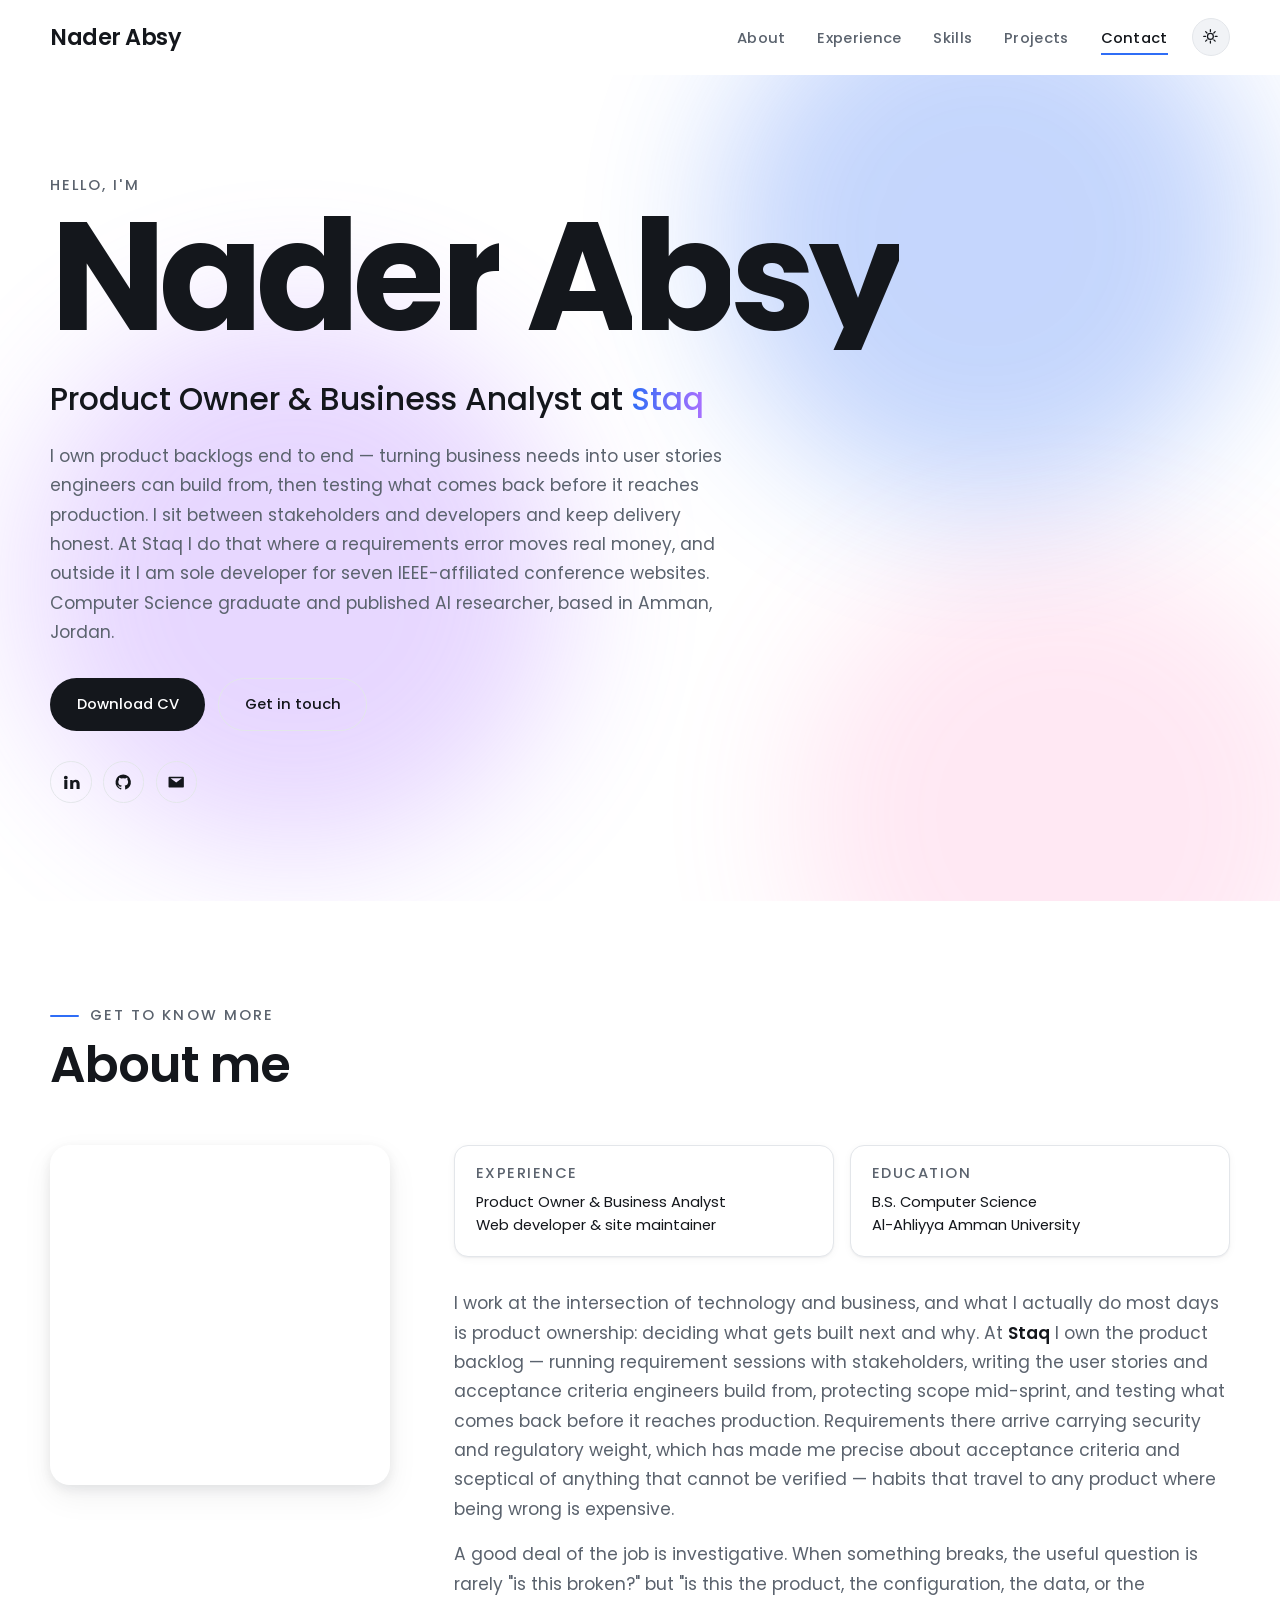
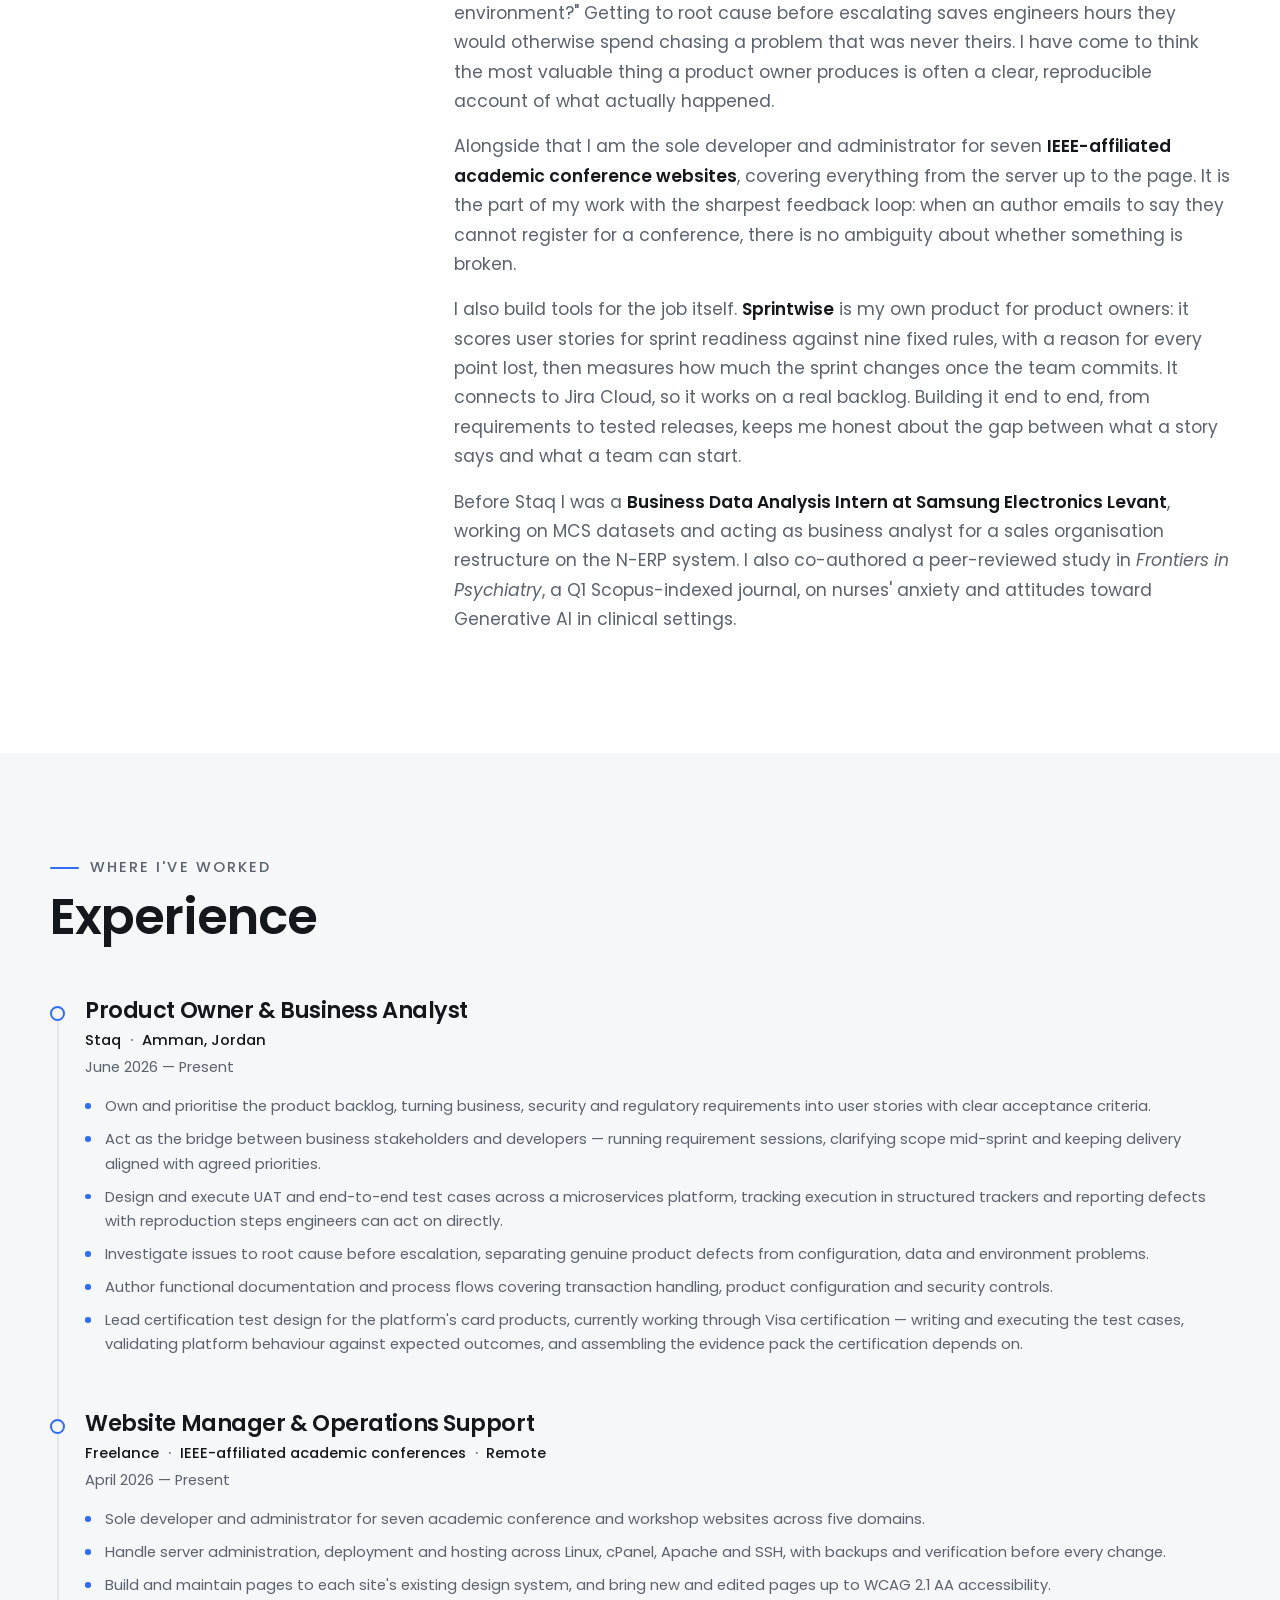
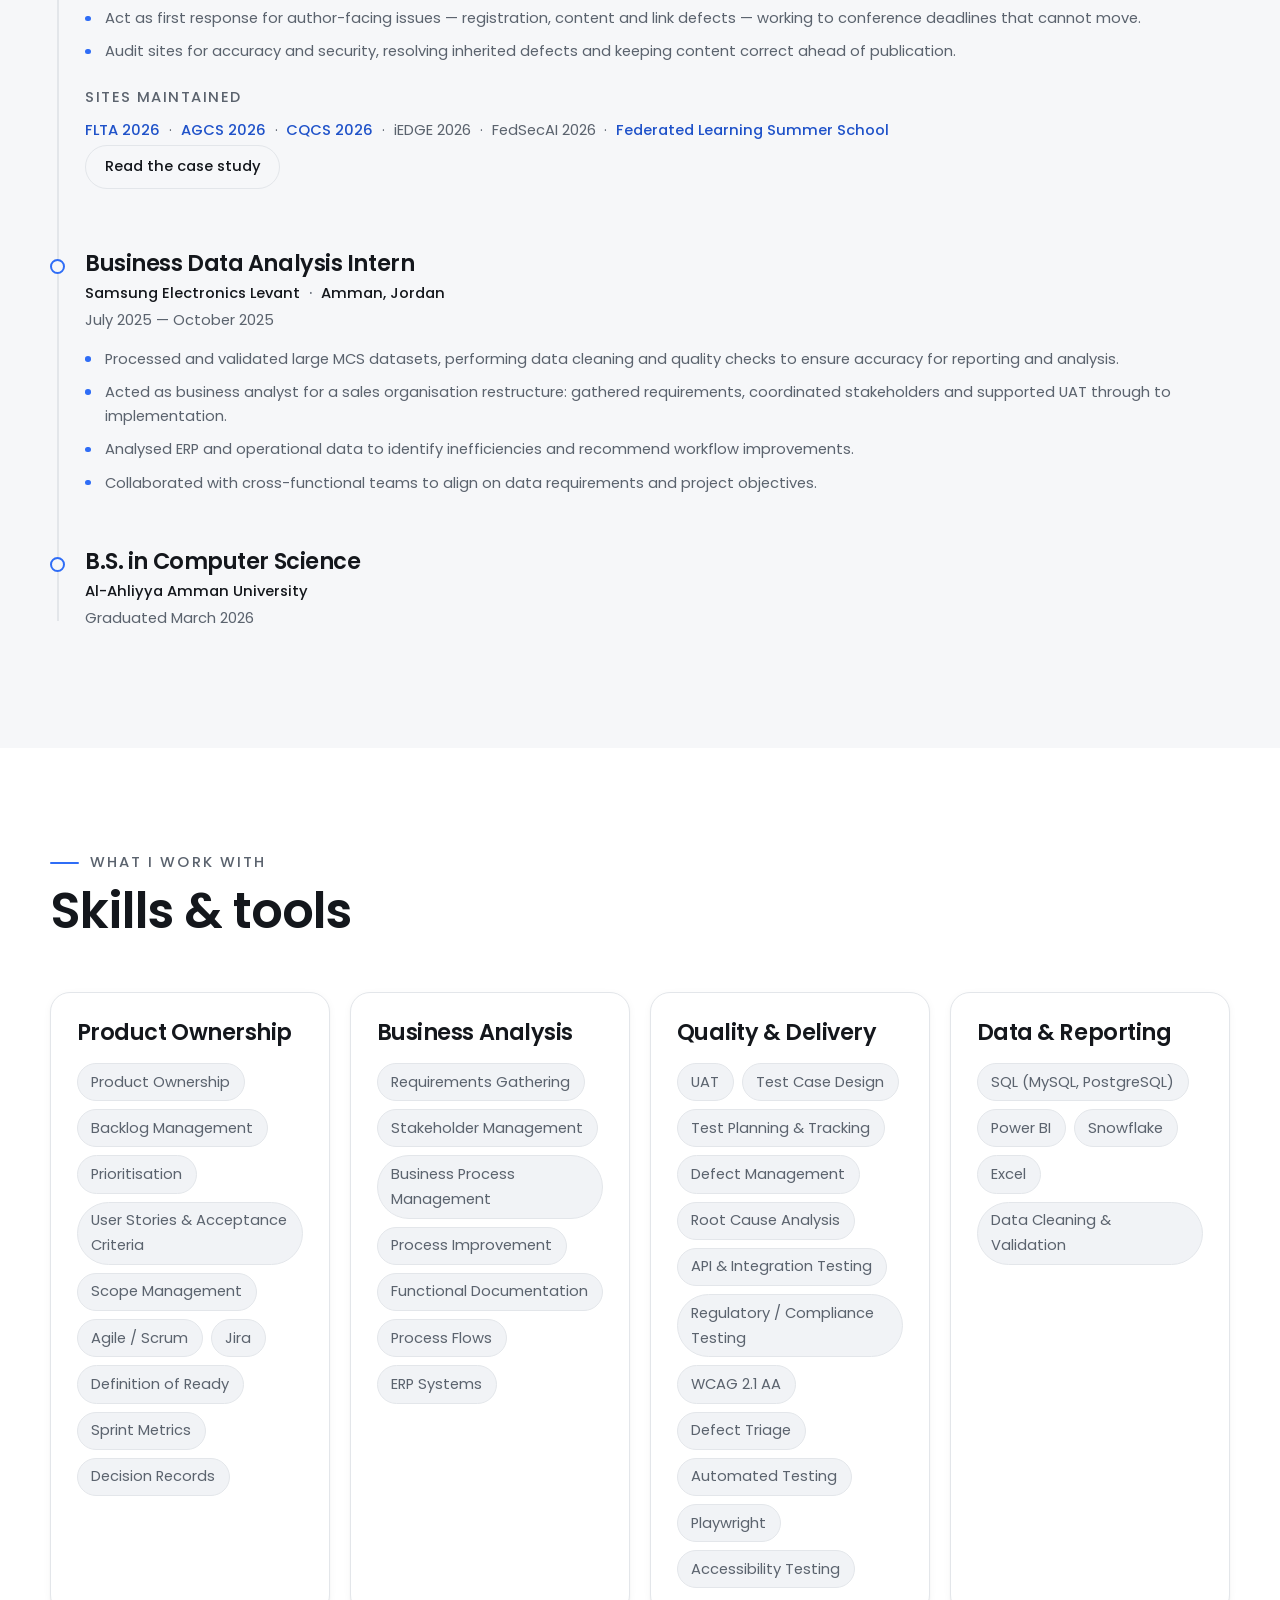
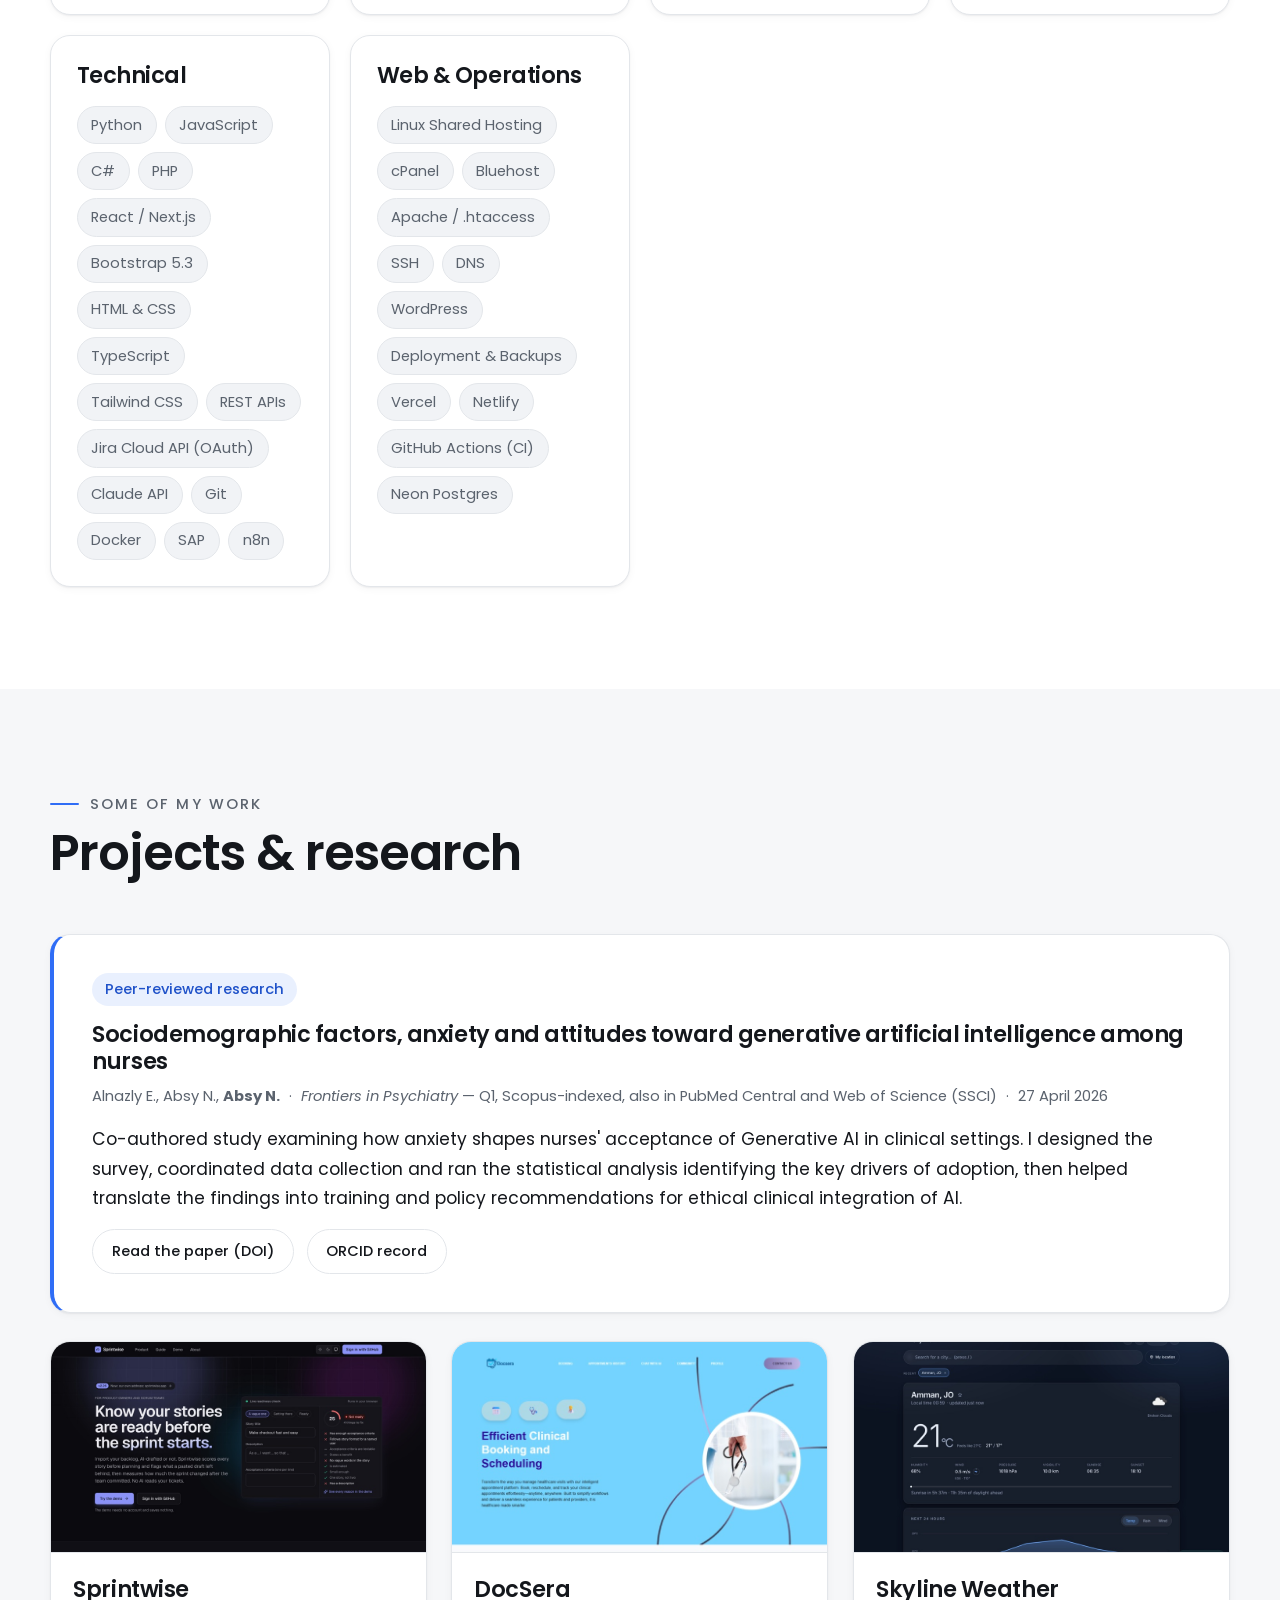
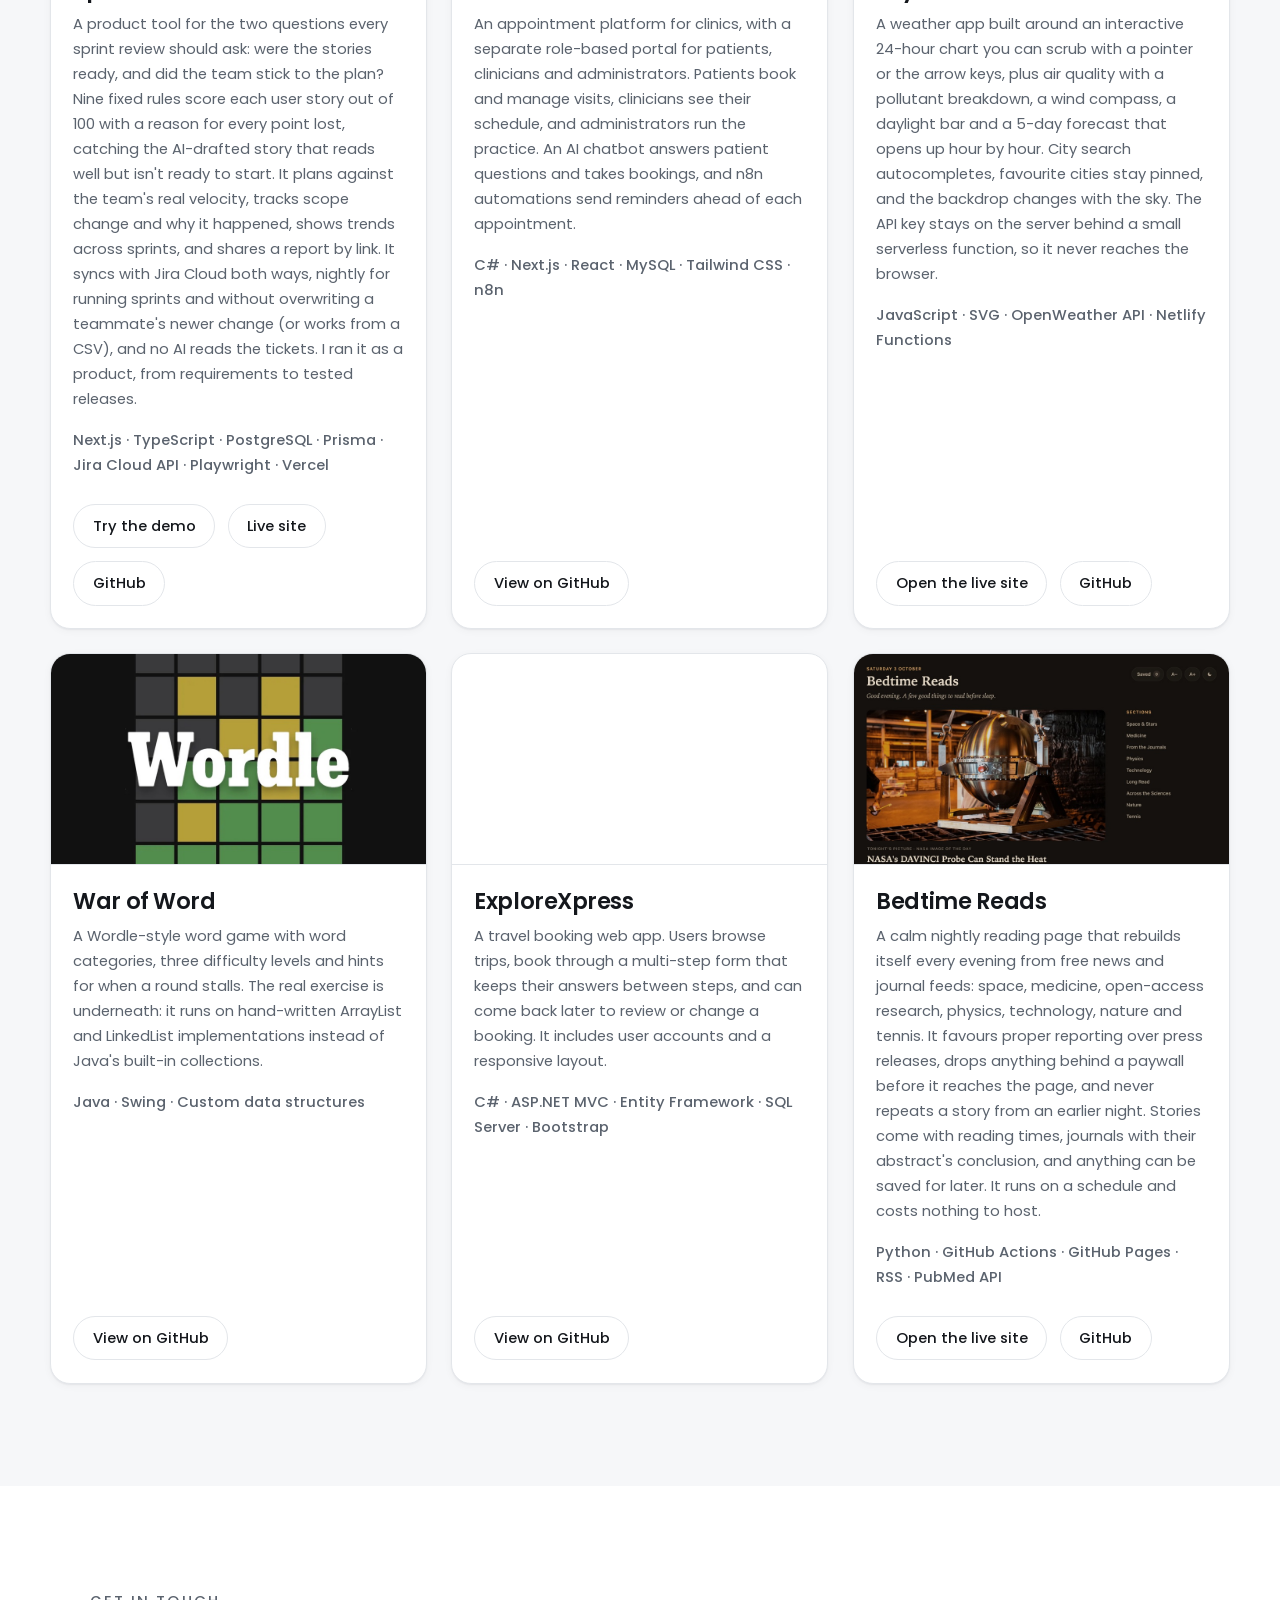
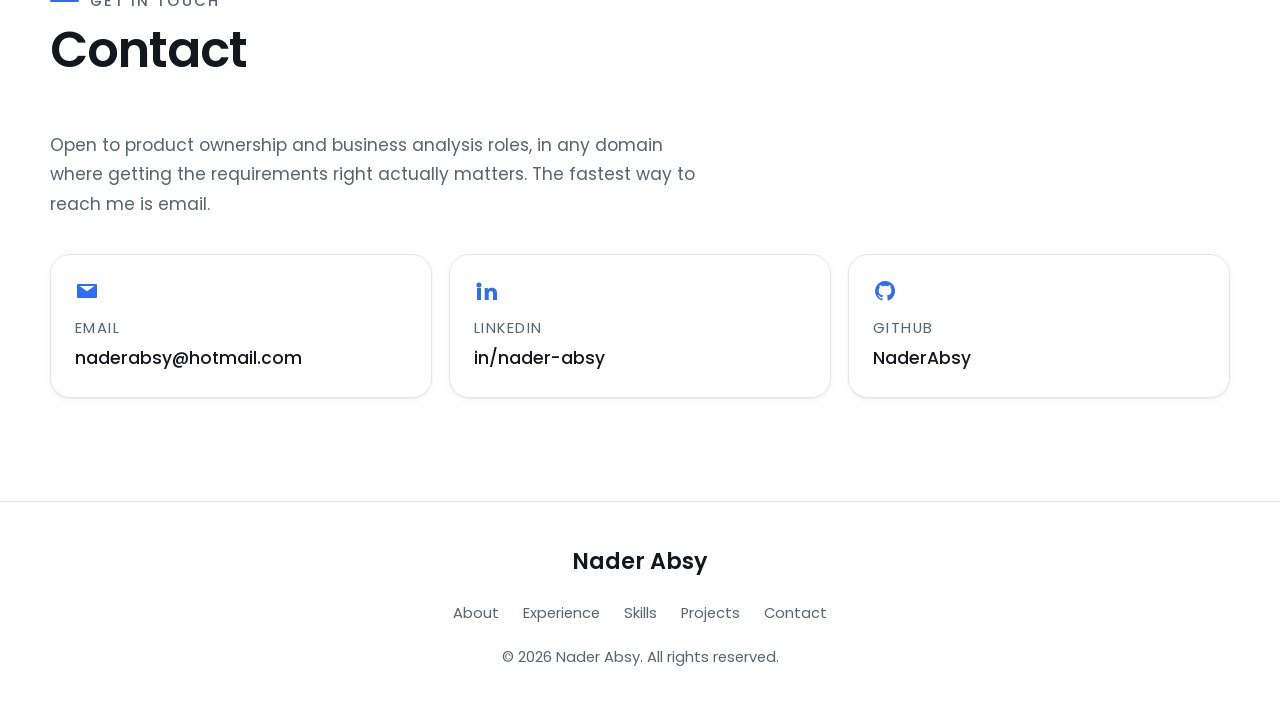
==== index.html @ 96eb49e1 "Freelance title: Website Manager & Operations Support Co-Authored-By: Claude Sonnet 5.5 <noreply@ant" ====
<!DOCTYPE html>
<html lang="en">
<head>
<meta charset="UTF-8">
<meta name="viewport" content="width=device-width, initial-scale=1">
<title>Nader Absy — Product Owner &amp; Business Analyst | Amman, Jordan</title>
<link rel="canonical" href="https://naderabsy.com/">

<meta name="description" content="Nader Absy is a Product Owner and Business Analyst in Amman, Jordan. He owns product backlogs end to end, and is sole developer and administrator for seven IEEE-affiliated academic conference websites. Computer Science graduate of Al-Ahliyya Amman University and published AI researcher.">
<meta name="author" content="Nader Absy">
<meta name="robots" content="index, follow, max-image-preview:large, max-snippet:-1">
<meta name="theme-color" content="#0f1115">

<meta property="og:type" content="profile">
<meta property="og:site_name" content="Nader Absy">
<meta property="og:locale" content="en_US">
<meta property="og:title" content="Nader Absy — Product Owner &amp; Business Analyst">
<meta property="og:description" content="Product Owner and Business Analyst in Amman, Jordan. Backlog ownership, requirements, UAT and delivery — turning business needs into shipped software. Published AI researcher.">
<meta property="og:image" content="https://naderabsy.com/assets/share-card.jpg">
<meta property="og:image:width" content="1200">
<meta property="og:image:height" content="630">
<meta property="og:image:alt" content="Nader Absy — Product Owner and Business Analyst">
<meta property="og:url" content="https://naderabsy.com/">
<meta property="profile:first_name" content="Nader">
<meta property="profile:last_name" content="Absy">

<meta name="twitter:card" content="summary_large_image">
<meta name="twitter:title" content="Nader Absy — Product Owner &amp; Business Analyst">
<meta name="twitter:description" content="Product Owner and Business Analyst in Amman, Jordan. Backlog ownership, requirements, UAT and delivery — turning business needs into shipped software. Published AI researcher.">
<meta name="twitter:image" content="https://naderabsy.com/assets/share-card.jpg">

<meta name="google-site-verification" content="v90b23Wm88yy4igXxg3gFSMAma3m1BCKbWNa9buZ_sE">

<link rel="icon" href="/favicon.ico" sizes="48x48">
<link rel="icon" href="/favicon.svg" type="image/svg+xml">
<link rel="apple-touch-icon" href="/assets/apple-touch-icon.png">

<link rel="preconnect" href="https://fonts.googleapis.com">
<link rel="preconnect" href="https://fonts.gstatic.com" crossorigin>
<link rel="stylesheet" href="https://fonts.googleapis.com/css2?family=Poppins:wght@300;400;500;600;700&display=swap">
<link rel="stylesheet" href="style.css">
<link rel="stylesheet" href="motion.css">

<script>
  (function () {
    try {
      var s = localStorage.getItem('theme');
      var d = window.matchMedia('(prefers-color-scheme: dark)').matches;
      document.documentElement.setAttribute('data-theme', s || (d ? 'dark' : 'light'));
      if (!window.matchMedia('(prefers-reduced-motion: reduce)').matches) {
        document.documentElement.setAttribute('data-motion', '');
      }
    } catch (e) {
      document.documentElement.setAttribute('data-theme', 'light');
    }
  })();
</script>

<script type="application/ld+json">
{
  "@context": "https://schema.org",
  "@graph": [
    {
      "@type": "Person",
      "@id": "https://naderabsy.com/#nader",
      "name": "Nader Absy",
      "givenName": "Nader",
      "familyName": "Absy",
      "identifier": {
        "@type": "PropertyValue",
        "propertyID": "ORCID",
        "value": "https://orcid.org/0009-0002-2648-8991"
      },
      "url": "https://naderabsy.com/",
      "image": "https://naderabsy.com/assets/icon-512.png",
      "email": "mailto:naderabsy@hotmail.com",
      "jobTitle": "Product Owner & Business Analyst",
      "nationality": "Palestinian",
      "address": {
        "@type": "PostalAddress",
        "addressLocality": "Amman",
        "addressCountry": "JO"
      },
      "worksFor": {
        "@type": "Organization",
        "name": "Staq",
        "url": "https://staq.io"
      },
      "alumniOf": {
        "@type": "CollegeOrUniversity",
        "name": "Al-Ahliyya Amman University",
        "url": "https://www.ammanu.edu.jo/"
      },
      "knowsAbout": [
        "Product Ownership",
        "Product Backlog Management",
        "Business Analysis",
        "Requirements Gathering",
        "User Stories and Acceptance Criteria",
        "Stakeholder Management",
        "Agile and Scrum",
        "User Acceptance Testing",
        "Business Process Management",
        "SQL and Data Analysis",
        "ERP Systems",
        "Payments and Card Products",
        "Web Development",
        "Web Accessibility (WCAG 2.1 AA)",
        "Server Administration",
        "IEEE Conference Publishing",
        "Artificial Intelligence Research"
      ],
      "sameAs": [
        "https://www.linkedin.com/in/nader-absy-592888279/",
        "https://github.com/NaderAbsy",
        "https://orcid.org/0009-0002-2648-8991",
        "https://doi.org/10.3389/fpsyt.2026.1779382"
      ]
    },
    {
      "@type": "ScholarlyArticle",
      "@id": "https://doi.org/10.3389/fpsyt.2026.1779382",
      "headline": "Sociodemographic factors, anxiety and attitudes toward generative artificial intelligence among nurses",
      "name": "Sociodemographic factors, anxiety and attitudes toward generative artificial intelligence among nurses",
      "author": [
        { "@type": "Person", "name": "Eman Alnazly" },
        { "@type": "Person", "name": "Nadine Absy" },
        { "@id": "https://naderabsy.com/#nader" }
      ],
      "datePublished": "2026-04-27",
      "isPartOf": { "@type": "Periodical", "name": "Frontiers in Psychiatry" },
      "identifier": "10.3389/fpsyt.2026.1779382",
      "url": "https://doi.org/10.3389/fpsyt.2026.1779382"
    },
    {
      "@type": "ProfilePage",
      "@id": "https://naderabsy.com/#page",
      "url": "https://naderabsy.com/",
      "name": "Nader Absy — Product Owner & Business Analyst",
      "mainEntity": { "@id": "https://naderabsy.com/#nader" },
      "inLanguage": "en"
    }
  ]
}
</script>

<script type="text/javascript">
(function(c,l,a,r,i,t,y){
    c[a]=c[a]||function(){(c[a].q=c[a].q||[]).push(arguments)};
    t=l.createElement(r);t.async=1;t.src="https://www.clarity.ms/tag/"+i;
    y=l.getElementsByTagName(r)[0];y.parentNode.insertBefore(t,y);
})(window, document, "clarity", "script", "scfa4l5lnq");
</script>
</head>

<body>
<a class="skip-link" href="#main">Skip to content</a>

<header class="site-header" id="site-header">
  <div class="wrap header-inner">
    <a class="logo" href="#top">Nader&nbsp;Absy</a>

    <nav class="primary-nav" aria-label="Primary">
      <ul>
        <li><a href="#about">About</a></li>
        <li><a href="#experience">Experience</a></li>
        <li><a href="#skills">Skills</a></li>
        <li><a href="#projects">Projects</a></li>
        <li><a href="#contact">Contact</a></li>
      </ul>
    </nav>

    <div class="header-actions">
      <button id="theme-toggle" class="icon-btn" type="button" aria-label="Switch to dark theme" aria-pressed="false">
        <svg class="ico-sun" viewBox="0 0 24 24" aria-hidden="true" focusable="false"><circle cx="12" cy="12" r="4.2"/><path d="M12 2.5v2.6M12 18.9v2.6M2.5 12h2.6M18.9 12h2.6M5.2 5.2l1.9 1.9M16.9 16.9l1.9 1.9M18.8 5.2l-1.9 1.9M7.1 16.9l-1.9 1.9"/></svg>
        <svg class="ico-moon" viewBox="0 0 24 24" aria-hidden="true" focusable="false"><path d="M20.5 14.2A8.5 8.5 0 1 1 9.8 3.5a7 7 0 0 0 10.7 10.7Z"/></svg>
      </button>

      <button id="nav-toggle" class="nav-toggle" type="button" aria-label="Open menu" aria-expanded="false" aria-controls="mobile-nav">
        <span></span><span></span><span></span>
      </button>
    </div>
  </div>

  <nav id="mobile-nav" class="mobile-nav" aria-label="Mobile" hidden>
    <ul>
      <li><a href="#about">About</a></li>
      <li><a href="#experience">Experience</a></li>
      <li><a href="#skills">Skills</a></li>
      <li><a href="#projects">Projects</a></li>
      <li><a href="#contact">Contact</a></li>
    </ul>
  </nav>
  <div class="scroll-progress" aria-hidden="true"></div>
</header>

<main id="main">

  <section id="top" class="hero">
    <div class="hero-aurora" aria-hidden="true"><span></span><span></span><span></span></div>
    <canvas class="hero-canvas" aria-hidden="true"></canvas>
    <div class="wrap hero-inner">
      <div class="hero-text reveal">
        <p class="eyebrow">Hello, I'm</p>
        <h1>Nader Absy</h1>
        <p class="hero-role">Product Owner &amp; Business Analyst at <span class="accent">Staq</span></p>
        <p class="hero-blurb">
          I own product backlogs end to end — turning business needs into user stories engineers can build
          from, then testing what comes back before it reaches production. I sit between stakeholders and
          developers and keep delivery honest. At Staq I do that where a requirements error moves real
          money, and outside it I am sole developer for seven IEEE-affiliated conference websites.
          Computer Science graduate and published AI researcher, based in Amman, Jordan.
        </p>
        <div class="btn-row">
          <a class="btn btn-primary" href="./assets/resume.pdf" download>Download CV</a>
          <a class="btn btn-ghost" href="#contact">Get in touch</a>
        </div>
        <ul class="socials" aria-label="Social profiles">
          <li>
            <a href="https://www.linkedin.com/in/nader-absy-592888279/" rel="me noopener" target="_blank" aria-label="Nader Absy on LinkedIn">
              <svg viewBox="0 0 24 24" aria-hidden="true" focusable="false"><path d="M4.98 3.5a2.5 2.5 0 1 1 0 5 2.5 2.5 0 0 1 0-5ZM3 9h4v12H3V9Zm7 0h3.8v1.7h.05c.53-.95 1.83-1.95 3.77-1.95C21.6 8.75 23 11 23 14.4V21h-4v-5.9c0-1.4-.03-3.2-2-3.2-2 0-2.3 1.5-2.3 3.1V21h-4V9Z"/></svg>
            </a>
          </li>
          <li>
            <a href="https://github.com/NaderAbsy" rel="me noopener" target="_blank" aria-label="Nader Absy on GitHub">
              <svg viewBox="0 0 24 24" aria-hidden="true" focusable="false"><path d="M12 2a10 10 0 0 0-3.16 19.49c.5.09.68-.22.68-.48v-1.7c-2.78.6-3.37-1.34-3.37-1.34-.45-1.16-1.11-1.47-1.11-1.47-.91-.62.07-.6.07-.6 1 .07 1.53 1.03 1.53 1.03.9 1.53 2.36 1.09 2.94.83.09-.65.35-1.09.63-1.34-2.22-.25-4.55-1.11-4.55-4.94 0-1.09.39-1.98 1.03-2.68-.1-.25-.45-1.27.1-2.65 0 0 .84-.27 2.75 1.02a9.5 9.5 0 0 1 5 0c1.91-1.29 2.75-1.02 2.75-1.02.55 1.38.2 2.4.1 2.65.64.7 1.03 1.59 1.03 2.68 0 3.84-2.34 4.69-4.57 4.94.36.31.68.92.68 1.85v2.74c0 .27.18.58.69.48A10 10 0 0 0 12 2Z"/></svg>
            </a>
          </li>
          <li>
            <a href="mailto:naderabsy@hotmail.com" aria-label="Email Nader Absy">
              <svg viewBox="0 0 24 24" aria-hidden="true" focusable="false"><path d="M3 5h18a1 1 0 0 1 1 1v12a1 1 0 0 1-1 1H3a1 1 0 0 1-1-1V6a1 1 0 0 1 1-1Zm1.6 2L12 12.3 19.4 7H4.6Z"/></svg>
            </a>
          </li>
        </ul>
      </div>
    </div>
  </section>

  <section id="about" class="section">
    <div class="wrap">
      <p class="eyebrow reveal">Get to know more</p>
      <h2 class="section-title reveal">About me</h2>

      <div class="about-grid">
        <div class="about-photo reveal">
          <img src="./assets/about.jpg" width="900" height="900" loading="lazy" decoding="async"
               alt="Nader Absy">
        </div>

        <div class="about-body reveal">
          <div class="fact-cards">
            <div class="fact-card">
              <h3>Experience</h3>
              <p>Product Owner &amp; Business Analyst<br>Web developer &amp; site maintainer</p>
            </div>
            <div class="fact-card">
              <h3>Education</h3>
              <p>B.S. Computer Science<br>Al-Ahliyya Amman University</p>
            </div>
          </div>

          <p>
            I work at the intersection of technology and business, and what I actually do most days is
            product ownership: deciding what gets built next and why. At <strong>Staq</strong> I own the
            product backlog — running requirement sessions with stakeholders, writing the user stories and
            acceptance criteria engineers build from, protecting scope mid-sprint, and testing what comes
            back before it reaches production. Requirements there arrive carrying security and regulatory
            weight, which has made me precise about acceptance criteria and sceptical of anything that
            cannot be verified — habits that travel to any product where being wrong is expensive.
          </p>
          <p>
            A good deal of the job is investigative. When something breaks, the useful question is rarely
            "is this broken?" but "is this the product, the configuration, the data, or the environment?"
            Getting to root cause before escalating saves engineers hours they would otherwise spend
            chasing a problem that was never theirs. I have come to think the most valuable thing a product
            owner produces is often a clear, reproducible account of what actually happened.
          </p>
          <p>
            Alongside that I am the sole developer and administrator for seven
            <strong>IEEE-affiliated academic conference websites</strong>, covering everything from the server
            up to the page. It is the part of my work with the sharpest feedback loop: when an author emails
            to say they cannot register for a conference, there is no ambiguity about whether something is
            broken.
          </p>
          <p>
            I also build tools for the job itself. <strong>Sprintwise</strong> is my own product for product
            owners: it scores user stories for sprint readiness against nine fixed rules, with a reason for
            every point lost, then measures how much the sprint changes once the team commits. It connects to
            Jira Cloud, so it works on a real backlog. Building it end to end, from requirements to tested
            releases, keeps me honest about the gap between what a story says and what a team can start.
          </p>

          <p>
            Before Staq I was a <strong>Business Data Analysis Intern at Samsung Electronics Levant</strong>,
            working on MCS datasets and acting as business analyst for a sales organisation restructure on
            the N-ERP system. I also co-authored a peer-reviewed study in
            <em>Frontiers in Psychiatry</em>, a Q1 Scopus-indexed journal, on nurses' anxiety and attitudes
            toward Generative AI in clinical settings.
          </p>
        </div>
      </div>
    </div>
  </section>

  <section id="experience" class="section section-alt">
    <div class="wrap">
      <p class="eyebrow reveal">Where I've worked</p>
      <h2 class="section-title reveal">Experience</h2>

      <ol class="timeline">
        <li class="timeline-item reveal">
          <div class="timeline-head">
            <h3>Product Owner &amp; Business Analyst</h3>
            <p class="org">Staq <span class="sep">·</span> Amman, Jordan</p>
            <p class="period"><time datetime="2026-06">June 2026</time> — Present</p>
          </div>
          <ul class="bullets">
            <li>Own and prioritise the product backlog, turning business, security and regulatory requirements into user stories with clear acceptance criteria.</li>
            <li>Act as the bridge between business stakeholders and developers — running requirement sessions, clarifying scope mid-sprint and keeping delivery aligned with agreed priorities.</li>
            <li>Design and execute UAT and end-to-end test cases across a microservices platform, tracking execution in structured trackers and reporting defects with reproduction steps engineers can act on directly.</li>
            <li>Investigate issues to root cause before escalation, separating genuine product defects from configuration, data and environment problems.</li>
            <li>Author functional documentation and process flows covering transaction handling, product configuration and security controls.</li>
            <li>Lead certification test design for the platform's card products, currently working through Visa certification — writing and executing the test cases, validating platform behaviour against expected outcomes, and assembling the evidence pack the certification depends on.</li>
          </ul>
        </li>

        <li class="timeline-item reveal">
          <div class="timeline-head">
            <h3>Website Manager &amp; Operations Support</h3>
            <p class="org">Freelance <span class="sep">·</span> IEEE-affiliated academic conferences <span class="sep">·</span> Remote</p>
            <p class="period"><time datetime="2026-04">April 2026</time> — Present</p>
          </div>
          <ul class="bullets">
            <li>Sole developer and administrator for seven academic conference and workshop websites across five domains.</li>
            <li>Handle server administration, deployment and hosting across Linux, cPanel, Apache and SSH, with backups and verification before every change.</li>
            <li>Build and maintain pages to each site's existing design system, and bring new and edited pages up to WCAG 2.1 AA accessibility.</li>
            <li>Act as first response for author-facing issues — registration, content and link defects — working to conference deadlines that cannot move.</li>
            <li>Audit sites for accuracy and security, resolving inherited defects and keeping content correct ahead of publication.</li>
          </ul>
          <p class="portfolio-label">Sites maintained</p>
          <p class="portfolio-inline">
            <a href="https://flta-conference.org" rel="noopener" target="_blank">FLTA 2026</a> <span class="sep">·</span>
            <a href="https://agcs-conference.tech" rel="noopener" target="_blank">AGCS 2026</a> <span class="sep">·</span>
            <a href="https://cqcs-conference.net" rel="noopener" target="_blank">CQCS 2026</a> <span class="sep">·</span>
            iEDGE 2026 <span class="sep">·</span> FedSecAI 2026 <span class="sep">·</span>
            <a href="https://school.flta-conference.org" rel="noopener" target="_blank">Federated Learning Summer School</a>
          </p>
          <p class="btn-row">
            <a class="btn btn-small btn-ghost" href="./work/conference-platforms.html">Read the case study</a>
          </p>
        </li>

        <li class="timeline-item reveal">
          <div class="timeline-head">
            <h3>Business Data Analysis Intern</h3>
            <p class="org">Samsung Electronics Levant <span class="sep">·</span> Amman, Jordan</p>
            <p class="period"><time datetime="2025-07">July 2025</time> — <time datetime="2025-10">October 2025</time></p>
          </div>
          <ul class="bullets">
            <li>Processed and validated large MCS datasets, performing data cleaning and quality checks to ensure accuracy for reporting and analysis.</li>
            <li>Acted as business analyst for a sales organisation restructure: gathered requirements, coordinated stakeholders and supported UAT through to implementation.</li>
            <li>Analysed ERP and operational data to identify inefficiencies and recommend workflow improvements.</li>
            <li>Collaborated with cross-functional teams to align on data requirements and project objectives.</li>
          </ul>
        </li>

        <li class="timeline-item reveal">
          <div class="timeline-head">
            <h3>B.S. in Computer Science</h3>
            <p class="org">Al-Ahliyya Amman University</p>
            <p class="period">Graduated <time datetime="2026-03">March 2026</time></p>
          </div>
        </li>
      </ol>
    </div>
  </section>

  <section id="skills" class="section">
    <div class="wrap">
      <p class="eyebrow reveal">What I work with</p>
      <h2 class="section-title reveal">Skills &amp; tools</h2>

      <div class="skills-grid">
        <div class="skill-card reveal">
          <h3>Product Ownership</h3>
          <ul class="tags">
            <li>Product Ownership</li><li>Backlog Management</li><li>Prioritisation</li>
            <li>User Stories &amp; Acceptance Criteria</li><li>Scope Management</li>
            <li>Agile / Scrum</li><li>Jira</li>
            <li>Definition of Ready</li><li>Sprint Metrics</li><li>Decision Records</li>
          </ul>
        </div>
        <div class="skill-card reveal">
          <h3>Business Analysis</h3>
          <ul class="tags">
            <li>Requirements Gathering</li><li>Stakeholder Management</li>
            <li>Business Process Management</li><li>Process Improvement</li>
            <li>Functional Documentation</li><li>Process Flows</li><li>ERP Systems</li>
          </ul>
        </div>
        <div class="skill-card reveal">
          <h3>Quality &amp; Delivery</h3>
          <ul class="tags">
            <li>UAT</li><li>Test Case Design</li><li>Test Planning &amp; Tracking</li>
            <li>Defect Management</li><li>Root Cause Analysis</li>
            <li>API &amp; Integration Testing</li><li>Regulatory / Compliance Testing</li>
            <li>WCAG 2.1 AA</li><li>Defect Triage</li>
            <li>Automated Testing</li><li>Playwright</li><li>Accessibility Testing</li>
          </ul>
        </div>
        <div class="skill-card reveal">
          <h3>Data &amp; Reporting</h3>
          <ul class="tags">
            <li>SQL (MySQL, PostgreSQL)</li><li>Power BI</li><li>Snowflake</li>
            <li>Excel</li><li>Data Cleaning &amp; Validation</li>
          </ul>
        </div>
        <div class="skill-card reveal">
          <h3>Technical</h3>
          <ul class="tags">
            <li>Python</li><li>JavaScript</li><li>C#</li><li>PHP</li>
            <li>React / Next.js</li><li>Bootstrap 5.3</li><li>HTML &amp; CSS</li>
            <li>TypeScript</li><li>Tailwind CSS</li>
            <li>REST APIs</li><li>Jira Cloud API (OAuth)</li><li>Claude API</li>
            <li>Git</li><li>Docker</li><li>SAP</li><li>n8n</li>
          </ul>
        </div>
        <div class="skill-card reveal">
          <h3>Web &amp; Operations</h3>
          <ul class="tags">
            <li>Linux Shared Hosting</li><li>cPanel</li><li>Bluehost</li>
            <li>Apache / .htaccess</li><li>SSH</li><li>DNS</li>
            <li>WordPress</li><li>Deployment &amp; Backups</li>
            <li>Vercel</li><li>Netlify</li><li>GitHub Actions (CI)</li><li>Neon Postgres</li>
          </ul>
        </div>
      </div>
    </div>
  </section>

  <section id="projects" class="section section-alt">
    <div class="wrap">
      <p class="eyebrow reveal">Some of my work</p>
      <h2 class="section-title reveal">Projects &amp; research</h2>

      <article class="feature-card reveal">
        <div class="feature-body">
          <p class="feature-tag">Peer-reviewed research</p>
          <h3>Sociodemographic factors, anxiety and attitudes toward generative artificial intelligence among nurses</h3>
          <p class="feature-meta">
            Alnazly&nbsp;E., Absy&nbsp;N., <strong>Absy&nbsp;N.</strong> <span class="sep">·</span>
            <em>Frontiers in Psychiatry</em> — Q1, Scopus-indexed, also in PubMed Central and Web of Science (SSCI)
            <span class="sep">·</span> <time datetime="2026-04-27">27 April 2026</time>
          </p>
          <p>
            Co-authored study examining how anxiety shapes nurses' acceptance of Generative AI in clinical
            settings. I designed the survey, coordinated data collection and ran the statistical analysis
            identifying the key drivers of adoption, then helped translate the findings into training and
            policy recommendations for ethical clinical integration of AI.
          </p>
          <div class="btn-row">
            <a class="btn btn-small" href="https://doi.org/10.3389/fpsyt.2026.1779382" rel="noopener" target="_blank">Read the paper (DOI)</a>
            <a class="btn btn-small btn-ghost" href="https://orcid.org/0009-0002-2648-8991" rel="me noopener" target="_blank">ORCID record</a>
          </div>
        </div>
      </article>

      <div class="project-grid">
        <article class="project-card reveal">
          <img src="./assets/sprintwise-2026-10.jpg" width="960" height="540" loading="lazy" decoding="async"
               alt="Sprintwise home page: know your stories are ready before the sprint starts, with a live readiness check scoring a story 25 out of 100">
          <div class="project-body">
            <h3>Sprintwise</h3>
            <p>A product tool for the two questions every sprint review should ask: were the stories ready, and did the team stick to the plan? Nine fixed rules score each user story out of 100 with a reason for every point lost, catching the AI-drafted story that reads well but isn't ready to start. It plans against the team's real velocity, tracks scope change and why it happened, shows trends across sprints, and shares a report by link. It syncs with Jira Cloud both ways, nightly for running sprints and without overwriting a teammate's newer change (or works from a CSV), and no AI reads the tickets. I ran it as a product, from requirements to tested releases.</p>
            <p class="stack">Next.js · TypeScript · PostgreSQL · Prisma · Jira Cloud API · Playwright · Vercel</p>
            <div class="btn-row">
              <a class="btn btn-small" href="https://sprintwise.app/demo" rel="noopener" target="_blank">Try the demo</a>
              <a class="btn btn-small btn-ghost" href="https://sprintwise.app" rel="noopener" target="_blank">Live site</a>
              <a class="btn btn-small btn-ghost" href="https://github.com/NaderAbsy/sprintwise" rel="noopener" target="_blank">GitHub</a>
            </div>
          </div>
        </article>

        <article class="project-card reveal">
          <img src="./assets/docsera.jpg" width="960" height="434" loading="lazy" decoding="async"
               alt="DocSera appointment management platform interface">
          <div class="project-body">
            <h3>DocSera</h3>
            <p>An appointment platform for clinics, with a separate role-based portal for patients, clinicians and administrators. Patients book and manage visits, clinicians see their schedule, and administrators run the practice. An AI chatbot answers patient questions and takes bookings, and n8n automations send reminders ahead of each appointment.</p>
            <p class="stack">C# · Next.js · React · MySQL · Tailwind CSS · n8n</p>
            <div class="btn-row">
              <a class="btn btn-small" href="https://github.com/NaderAbsy/DocSera" rel="noopener" target="_blank">View on GitHub</a>
            </div>
          </div>
        </article>

        <article class="project-card reveal">
          <img src="./assets/skyline-weather.jpg" width="960" height="540" loading="lazy" decoding="async"
               alt="Skyline Weather showing the current weather in Amman, with a wind compass and the daylight bar">
          <div class="project-body">
            <h3>Skyline Weather</h3>
            <p>A weather app built around an interactive 24-hour chart you can scrub with a pointer or the arrow keys, plus air quality with a pollutant breakdown, a wind compass, a daylight bar and a 5-day forecast that opens up hour by hour. City search autocompletes, favourite cities stay pinned, and the backdrop changes with the sky. The API key stays on the server behind a small serverless function, so it never reaches the browser.</p>
            <p class="stack">JavaScript · SVG · OpenWeather API · Netlify Functions</p>
            <div class="btn-row">
              <a class="btn btn-small" href="https://naderabsy-weather.netlify.app" rel="noopener" target="_blank">Open the live site</a>
              <a class="btn btn-small btn-ghost" href="https://github.com/NaderAbsy/Web-Weather-App" rel="noopener" target="_blank">GitHub</a>
            </div>
          </div>
        </article>

        <article class="project-card reveal">
          <img src="./assets/warofword.jpg" width="900" height="506" loading="lazy" decoding="async"
               alt="War of Word game screenshot">
          <div class="project-body">
            <h3>War of Word</h3>
            <p>A Wordle-style word game with word categories, three difficulty levels and hints for when a round stalls. The real exercise is underneath: it runs on hand-written ArrayList and LinkedList implementations instead of Java's built-in collections.</p>
            <p class="stack">Java · Swing · Custom data structures</p>
            <div class="btn-row">
              <a class="btn btn-small" href="https://github.com/NaderAbsy/War-of-Word" rel="noopener" target="_blank">View on GitHub</a>
            </div>
          </div>
        </article>

        <article class="project-card reveal">
          <img src="./assets/explorexpress.jpg" width="900" height="506" loading="lazy" decoding="async"
               alt="ExploreXpress travel application screenshot">
          <div class="project-body">
            <h3>ExploreXpress</h3>
            <p>A travel booking web app. Users browse trips, book through a multi-step form that keeps their answers between steps, and can come back later to review or change a booking. It includes user accounts and a responsive layout.</p>
            <p class="stack">C# · ASP.NET MVC · Entity Framework · SQL Server · Bootstrap</p>
            <div class="btn-row">
              <a class="btn btn-small" href="https://github.com/NaderAbsy/ExploreXpress" rel="noopener" target="_blank">View on GitHub</a>
            </div>
          </div>
        </article>

        <article class="project-card reveal">
          <img src="./assets/bedtime-reads.jpg" width="960" height="540" loading="lazy" decoding="async"
               alt="Bedtime Reads, a dark reading page with tonight's NASA picture and a list of sections">
          <div class="project-body">
            <h3>Bedtime Reads</h3>
            <p>A calm nightly reading page that rebuilds itself every evening from free news and journal feeds: space, medicine, open-access research, physics, technology, nature and tennis. It favours proper reporting over press releases, drops anything behind a paywall before it reaches the page, and never repeats a story from an earlier night. Stories come with reading times, journals with their abstract's conclusion, and anything can be saved for later. It runs on a schedule and costs nothing to host.</p>
            <p class="stack">Python · GitHub Actions · GitHub Pages · RSS · PubMed API</p>
            <div class="btn-row">
              <a class="btn btn-small" href="https://naderabsy.github.io/bedtime-reads/" rel="noopener" target="_blank">Open the live site</a>
              <a class="btn btn-small btn-ghost" href="https://github.com/NaderAbsy/bedtime-reads" rel="noopener" target="_blank">GitHub</a>
            </div>
          </div>
        </article>
      </div>
    </div>
  </section>

  <section id="contact" class="section">
    <div class="wrap">
      <p class="eyebrow reveal">Get in touch</p>
      <h2 class="section-title reveal">Contact</h2>
      <p class="contact-lead reveal">
        Open to product ownership and business analysis roles, in any domain where getting the
        requirements right actually matters. The fastest way to reach me is email.
      </p>

      <div class="contact-cards reveal">
        <a class="contact-card" href="mailto:naderabsy@hotmail.com">
          <svg viewBox="0 0 24 24" aria-hidden="true" focusable="false"><path d="M3 5h18a1 1 0 0 1 1 1v12a1 1 0 0 1-1 1H3a1 1 0 0 1-1-1V6a1 1 0 0 1 1-1Zm1.6 2L12 12.3 19.4 7H4.6Z"/></svg>
          <span class="contact-label">Email</span>
          <span class="contact-value">naderabsy@hotmail.com</span>
        </a>
        <a class="contact-card" href="https://www.linkedin.com/in/nader-absy-592888279/" rel="me noopener" target="_blank">
          <svg viewBox="0 0 24 24" aria-hidden="true" focusable="false"><path d="M4.98 3.5a2.5 2.5 0 1 1 0 5 2.5 2.5 0 0 1 0-5ZM3 9h4v12H3V9Zm7 0h3.8v1.7h.05c.53-.95 1.83-1.95 3.77-1.95C21.6 8.75 23 11 23 14.4V21h-4v-5.9c0-1.4-.03-3.2-2-3.2-2 0-2.3 1.5-2.3 3.1V21h-4V9Z"/></svg>
          <span class="contact-label">LinkedIn</span>
          <span class="contact-value">in/nader-absy</span>
        </a>
        <a class="contact-card" href="https://github.com/NaderAbsy" rel="me noopener" target="_blank">
          <svg viewBox="0 0 24 24" aria-hidden="true" focusable="false"><path d="M12 2a10 10 0 0 0-3.16 19.49c.5.09.68-.22.68-.48v-1.7c-2.78.6-3.37-1.34-3.37-1.34-.45-1.16-1.11-1.47-1.11-1.47-.91-.62.07-.6.07-.6 1 .07 1.53 1.03 1.53 1.03.9 1.53 2.36 1.09 2.94.83.09-.65.35-1.09.63-1.34-2.22-.25-4.55-1.11-4.55-4.94 0-1.09.39-1.98 1.03-2.68-.1-.25-.45-1.27.1-2.65 0 0 .84-.27 2.75 1.02a9.5 9.5 0 0 1 5 0c1.91-1.29 2.75-1.02 2.75-1.02.55 1.38.2 2.4.1 2.65.64.7 1.03 1.59 1.03 2.68 0 3.84-2.34 4.69-4.57 4.94.36.31.68.92.68 1.85v2.74c0 .27.18.58.69.48A10 10 0 0 0 12 2Z"/></svg>
          <span class="contact-label">GitHub</span>
          <span class="contact-value">NaderAbsy</span>
        </a>
      </div>
    </div>
  </section>

</main>

<footer class="site-footer">
  <div class="wrap footer-inner">
    <p class="footer-name">Nader Absy</p>
    <nav aria-label="Footer">
      <ul>
        <li><a href="#about">About</a></li>
        <li><a href="#experience">Experience</a></li>
        <li><a href="#skills">Skills</a></li>
        <li><a href="#projects">Projects</a></li>
        <li><a href="#contact">Contact</a></li>
      </ul>
    </nav>
    <p class="copyright">&copy; <span id="year">2026</span> Nader Absy. All rights reserved.</p>
  </div>
</footer>

<script src="motion.js" defer></script>
<script src="script.js" defer></script>
</body>
</html>
---- style.css ----
/* ============================================================
   Nader Absy — portfolio
   ============================================================ */

:root {
  --bg:            #ffffff;
  --bg-alt:        #f6f7f9;
  --surface:       #ffffff;
  --surface-2:     #f1f3f6;
  --text:          #14171c;
  --text-muted:    #5b636e;
  --border:        #e3e6ea;
  --accent:        #2f6df6;
  --accent-soft:   rgba(47, 109, 246, 0.10);
  --accent-text:   #1f52c9;
  --shadow-sm:     0 1px 2px rgba(16, 20, 28, .06), 0 2px 8px rgba(16, 20, 28, .04);
  --shadow-md:     0 4px 12px rgba(16, 20, 28, .08), 0 12px 32px rgba(16, 20, 28, .06);

  --wrap:          1180px;
  --radius:        14px;
  --radius-lg:     20px;

  --step--1: clamp(.82rem, .78rem + .18vw, .92rem);
  --step-0:  clamp(1rem, .96rem + .2vw, 1.08rem);
  --step-1:  clamp(1.18rem, 1.1rem + .4vw, 1.4rem);
  --step-2:  clamp(1.5rem, 1.32rem + .8vw, 2rem);
  --step-3:  clamp(2rem, 1.6rem + 1.9vw, 3.1rem);
  --step-4:  clamp(2.6rem, 1.9rem + 3.2vw, 4.4rem);
}

[data-theme="dark"] {
  --bg:            #0f1115;
  --bg-alt:        #14171d;
  --surface:       #171a21;
  --surface-2:     #1d212a;
  --text:          #e8eaee;
  --text-muted:    #9aa3b0;
  --border:        #262b35;
  --accent:        #6c9bff;
  --accent-soft:   rgba(108, 155, 255, 0.12);
  --accent-text:   #9dbaff;
  --shadow-sm:     0 1px 2px rgba(0, 0, 0, .4);
  --shadow-md:     0 4px 14px rgba(0, 0, 0, .45), 0 14px 40px rgba(0, 0, 0, .35);
}

*, *::before, *::after { box-sizing: border-box; }

html {
  scroll-behavior: smooth;
  scroll-padding-top: 5.5rem;
  -webkit-text-size-adjust: 100%;
}

body {
  margin: 0;
  font-family: "Poppins", system-ui, -apple-system, "Segoe UI", sans-serif;
  font-size: var(--step-0);
  line-height: 1.7;
  color: var(--text);
  background: var(--bg);
  -webkit-font-smoothing: antialiased;
  transition: background-color .25s ease, color .25s ease;
}

h1, h2, h3 { line-height: 1.2; margin: 0; font-weight: 600; letter-spacing: -0.02em; }
p { margin: 0 0 1rem; }
img { max-width: 100%; height: auto; display: block; }
ul, ol { margin: 0; padding: 0; list-style: none; }

a { color: var(--accent-text); text-decoration: none; }
a:hover { text-decoration: underline; text-underline-offset: .25em; }

:focus-visible {
  outline: 2px solid var(--accent);
  outline-offset: 3px;
  border-radius: 4px;
}

.wrap { width: min(100% - 2.5rem, var(--wrap)); margin-inline: auto; }

.skip-link {
  position: absolute; left: -9999px; top: 0; z-index: 999;
  background: var(--accent); color: #fff; padding: .7rem 1.1rem;
  border-radius: 0 0 var(--radius) 0; font-weight: 500;
}
.skip-link:focus { left: 0; }

.eyebrow {
  font-size: var(--step--1); color: var(--text-muted);
  text-transform: uppercase; letter-spacing: .14em; font-weight: 500; margin-bottom: .4rem;
}
.accent { color: var(--accent-text); }

/* ---------- header ---------- */

.site-header {
  position: sticky; top: 0; z-index: 100;
  background: color-mix(in srgb, var(--bg) 88%, transparent);
  backdrop-filter: blur(12px);
  border-bottom: 1px solid transparent;
  transition: border-color .25s ease, box-shadow .25s ease;
}
.site-header.scrolled { border-bottom-color: var(--border); box-shadow: var(--shadow-sm); }

.header-inner { display: flex; align-items: center; gap: 1.5rem; min-height: 4.6rem; }

.logo {
  font-size: var(--step-1); font-weight: 600; color: var(--text);
  letter-spacing: -.02em; margin-right: auto;
}
.logo:hover { text-decoration: none; color: var(--accent-text); }

.primary-nav ul { display: flex; gap: 2rem; }
.primary-nav a {
  color: var(--text-muted); font-size: var(--step--1); font-weight: 500;
  letter-spacing: .02em; padding: .35rem 0; position: relative;
}
.primary-nav a::after {
  content: ""; position: absolute; left: 0; right: 0; bottom: -2px; height: 2px;
  background: var(--accent); transform: scaleX(0); transform-origin: left;
  transition: transform .22s ease;
}
.primary-nav a:hover { color: var(--text); text-decoration: none; }
.primary-nav a:hover::after,
.primary-nav a[aria-current="true"]::after { transform: scaleX(1); }
.primary-nav a[aria-current="true"] { color: var(--text); }

.header-actions { display: flex; align-items: center; gap: .6rem; }

.icon-btn {
  display: grid; place-items: center; width: 2.4rem; height: 2.4rem;
  background: var(--surface-2); border: 1px solid var(--border);
  border-radius: 50%; cursor: pointer; color: var(--text);
  transition: background-color .2s ease, transform .2s ease;
}
.icon-btn:hover { background: var(--accent-soft); transform: translateY(-1px); }
.icon-btn svg { width: 1.05rem; height: 1.05rem; fill: none; stroke: currentColor; stroke-width: 1.8; stroke-linecap: round; }
.ico-moon { display: none; }
[data-theme="dark"] .ico-sun  { display: none; }
[data-theme="dark"] .ico-moon { display: block; fill: currentColor; stroke: none; }

.nav-toggle {
  display: none; flex-direction: column; justify-content: space-between;
  width: 1.6rem; height: 1.05rem; background: none; border: 0; cursor: pointer; padding: 0;
}
.nav-toggle span {
  display: block; height: 2px; width: 100%; background: var(--text); border-radius: 2px;
  transition: transform .28s ease, opacity .2s ease;
}
.nav-toggle[aria-expanded="true"] span:nth-child(1) { transform: translateY(.52rem) rotate(45deg); }
.nav-toggle[aria-expanded="true"] span:nth-child(2) { opacity: 0; }
.nav-toggle[aria-expanded="true"] span:nth-child(3) { transform: translateY(-.52rem) rotate(-45deg); }

.mobile-nav { border-top: 1px solid var(--border); background: var(--bg); }
.mobile-nav ul { display: flex; flex-direction: column; padding: .5rem 0 1rem; }
.mobile-nav a {
  display: block; padding: .85rem 1.25rem; color: var(--text);
  font-weight: 500; width: min(100% - 2.5rem, var(--wrap)); margin-inline: auto;
}
.mobile-nav a:hover { background: var(--surface-2); text-decoration: none; border-radius: 8px; }

/* ---------- hero ---------- */

/* The name is the hero: it fills most of the first screen on its own. */
.hero {
  min-height: calc(100svh - 4.6rem); display: flex; align-items: center;
  padding: clamp(3rem, 7vw, 6rem) 0;
}
.hero h1 {
  font-size: clamp(3.6rem, 1.2rem + 10.5vw, 10rem); font-weight: 700;
  line-height: .95; letter-spacing: -.045em; margin: .2rem 0 1.4rem;
}
.hero-role { font-size: var(--step-2); font-weight: 500; color: var(--text); margin-bottom: 1rem; }
.hero-blurb { color: var(--text-muted); max-width: 62ch; margin-bottom: 1.9rem; }

.btn-row { display: flex; flex-wrap: wrap; gap: .8rem; }

.btn {
  display: inline-flex; align-items: center; justify-content: center; gap: .5rem;
  padding: .8rem 1.6rem; border-radius: 999px; font-size: var(--step--1);
  font-weight: 500; cursor: pointer; border: 1.5px solid transparent;
  transition: transform .18s ease, background-color .2s ease, border-color .2s ease, box-shadow .2s ease;
}
.btn:hover { text-decoration: none; transform: translateY(-2px); }
.btn-primary { background: var(--text); color: var(--bg); }
.btn-primary:hover { box-shadow: var(--shadow-md); }
.btn-ghost { border-color: var(--border); color: var(--text); background: transparent; }
.btn-ghost:hover { border-color: var(--accent); color: var(--accent-text); background: var(--accent-soft); }
.btn-small { padding: .55rem 1.15rem; border: 1.5px solid var(--border); color: var(--text); }
.btn-small:hover { border-color: var(--accent); color: var(--accent-text); background: var(--accent-soft); }

.socials { display: flex; gap: .7rem; margin-top: 1.9rem; }
.socials a {
  display: grid; place-items: center; width: 2.6rem; height: 2.6rem;
  border: 1px solid var(--border); border-radius: 50%; color: var(--text);
  transition: transform .2s ease, border-color .2s ease, background-color .2s ease;
}
.socials a:hover { transform: translateY(-3px); border-color: var(--accent); background: var(--accent-soft); color: var(--accent-text); }
.socials svg { width: 1.15rem; height: 1.15rem; fill: currentColor; }

/* ---------- sections ---------- */

.section { padding: clamp(3.5rem, 8vw, 6.5rem) 0; }
.section-alt { background: var(--bg-alt); }
.section-title { font-size: var(--step-3); margin-bottom: clamp(2rem, 4vw, 3.2rem); }

/* ---------- about ---------- */

.about-grid {
  display: grid; grid-template-columns: minmax(0, 340px) minmax(0, 1fr);
  gap: clamp(2rem, 5vw, 4rem); align-items: start;
}
.about-photo img {
  width: 100%; aspect-ratio: 1; object-fit: cover;
  border-radius: var(--radius-lg); box-shadow: var(--shadow-md);
}
.about-body p { color: var(--text-muted); }
.about-body strong { color: var(--text); font-weight: 600; }

.fact-cards { display: grid; grid-template-columns: repeat(auto-fit, minmax(190px, 1fr)); gap: 1rem; margin-bottom: 2rem; }
.fact-card {
  background: var(--surface); border: 1px solid var(--border);
  border-radius: var(--radius); padding: 1.2rem 1.3rem; box-shadow: var(--shadow-sm);
}
.fact-card h3 { font-size: var(--step--1); text-transform: uppercase; letter-spacing: .1em; color: var(--text-muted); margin-bottom: .5rem; font-weight: 500; }
.fact-card p { margin: 0; font-size: var(--step--1); color: var(--text); line-height: 1.55; }

/* ---------- timeline ---------- */

.timeline { position: relative; padding-left: 2.2rem; }
.timeline::before {
  content: ""; position: absolute; left: .42rem; top: .6rem; bottom: .6rem;
  width: 2px; background: var(--border);
}
.timeline-item { position: relative; padding-bottom: 2.8rem; }
.timeline-item:last-child { padding-bottom: 0; }
.timeline-item::before {
  content: ""; position: absolute; left: -2.2rem; top: .55rem;
  width: .95rem; height: .95rem; border-radius: 50%;
  background: var(--bg-alt); border: 2.5px solid var(--accent);
}
.timeline-head { margin-bottom: .9rem; }
.timeline-head h3 { font-size: var(--step-1); margin-bottom: .25rem; }
.org { color: var(--text); font-weight: 500; margin: 0 0 .1rem; font-size: var(--step--1); }
.sep { color: var(--text-muted); margin: 0 .3rem; }
.period { color: var(--text-muted); font-size: var(--step--1); margin: 0; }
.bullets li {
  position: relative; padding-left: 1.25rem; margin-bottom: .55rem;
  color: var(--text-muted); font-size: var(--step--1); line-height: 1.65;
}
.bullets li::before {
  content: ""; position: absolute; left: 0; top: .62em;
  width: .35rem; height: .35rem; border-radius: 50%; background: var(--accent);
}

/* ---------- skills ---------- */

.skills-grid { display: grid; grid-template-columns: repeat(auto-fit, minmax(280px, 1fr)); gap: 1.25rem; }
.skill-card {
  background: var(--surface); border: 1px solid var(--border);
  border-radius: var(--radius-lg); padding: 1.6rem; box-shadow: var(--shadow-sm);
  transition: transform .22s ease, box-shadow .22s ease;
}
.skill-card:hover { transform: translateY(-3px); box-shadow: var(--shadow-md); }
.skill-card h3 { font-size: var(--step-1); margin-bottom: 1.1rem; }
.tags { display: flex; flex-wrap: wrap; gap: .5rem; }
.tags li {
  font-size: var(--step--1); padding: .35rem .85rem; border-radius: 999px;
  background: var(--surface-2); border: 1px solid var(--border); color: var(--text-muted);
}

/* ---------- projects ---------- */

.feature-card {
  background: var(--surface); border: 1px solid var(--border);
  border-left: 4px solid var(--accent);
  border-radius: var(--radius-lg); padding: clamp(1.5rem, 3vw, 2.4rem);
  box-shadow: var(--shadow-sm); margin-bottom: 1.75rem;
}
.feature-tag {
  display: inline-block; font-size: var(--step--1); font-weight: 500;
  color: var(--accent-text); background: var(--accent-soft);
  padding: .25rem .8rem; border-radius: 999px; margin-bottom: .9rem;
}
.feature-card h3 { font-size: var(--step-1); margin-bottom: .6rem; }
.feature-meta { font-size: var(--step--1); color: var(--text-muted); margin-bottom: 1rem; }
.feature-body > p:last-child { color: var(--text-muted); margin-bottom: 0; }

.project-grid { display: grid; grid-template-columns: repeat(auto-fit, minmax(300px, 1fr)); gap: 1.5rem; }
.project-card {
  background: var(--surface); border: 1px solid var(--border);
  border-radius: var(--radius-lg); overflow: hidden; box-shadow: var(--shadow-sm);
  display: flex; flex-direction: column;
  transition: transform .22s ease, box-shadow .22s ease;
}
.project-card:hover { transform: translateY(-4px); box-shadow: var(--shadow-md); }
.project-card img { width: 100%; aspect-ratio: 16 / 9; object-fit: cover; border-bottom: 1px solid var(--border); }
.project-body { padding: 1.4rem; display: flex; flex-direction: column; flex: 1; }
.project-body h3 { font-size: var(--step-1); margin-bottom: .6rem; }
.project-body p { color: var(--text-muted); font-size: var(--step--1); }
.stack { font-size: var(--step--1); color: var(--accent-text); font-weight: 500; }
.project-body .btn-row { margin-top: auto; padding-top: .6rem; }

/* ---------- contact ---------- */

.contact-lead { color: var(--text-muted); max-width: 60ch; margin-bottom: 2.2rem; }
.contact-cards { display: grid; grid-template-columns: repeat(auto-fit, minmax(240px, 1fr)); gap: 1.1rem; }
.contact-card {
  display: grid; gap: .2rem; justify-items: start;
  background: var(--surface); border: 1px solid var(--border);
  border-radius: var(--radius-lg); padding: 1.5rem; color: var(--text);
  box-shadow: var(--shadow-sm);
  transition: transform .22s ease, border-color .22s ease, box-shadow .22s ease;
}
.contact-card:hover { transform: translateY(-3px); border-color: var(--accent); box-shadow: var(--shadow-md); text-decoration: none; }
.contact-card svg { width: 1.5rem; height: 1.5rem; fill: var(--accent); margin-bottom: .6rem; }
.contact-label { font-size: var(--step--1); color: var(--text-muted); text-transform: uppercase; letter-spacing: .1em; }
.contact-value { font-weight: 500; word-break: break-word; }

/* ---------- footer ---------- */

.site-footer { border-top: 1px solid var(--border); padding: 2.5rem 0; background: var(--bg); }
.footer-inner { display: grid; gap: 1.1rem; justify-items: center; text-align: center; }
.footer-name { font-weight: 600; font-size: var(--step-1); margin: 0; }
.site-footer nav ul { display: flex; flex-wrap: wrap; gap: 1.5rem; justify-content: center; }
.site-footer nav a { color: var(--text-muted); font-size: var(--step--1); }
.site-footer nav a:hover { color: var(--text); }
.copyright { color: var(--text-muted); font-size: var(--step--1); margin: 0; }

/* ---------- scroll reveal ---------- */

.reveal { opacity: 0; transform: translateY(18px); transition: opacity .6s ease, transform .6s ease; }
.reveal.visible { opacity: 1; transform: none; }

/* ---------- responsive ---------- */

@media (max-width: 900px) {
  .primary-nav { display: none; }
  .nav-toggle { display: flex; }
  .hero { min-height: 0; }
  .about-grid { grid-template-columns: 1fr; }
  .about-photo { width: min(68vw, 300px); margin-inline: auto; }
}

@media (max-width: 560px) {
  .timeline { padding-left: 1.6rem; }
  .timeline-item::before { left: -1.6rem; width: .8rem; height: .8rem; }
  .btn { width: 100%; }
  .project-body .btn-row .btn { width: auto; }
}

@media (prefers-reduced-motion: reduce) {
  html { scroll-behavior: auto; }
  *, *::before, *::after {
    animation-duration: .01ms !important;
    transition-duration: .01ms !important;
  }
  .reveal { opacity: 1; transform: none; }
}

@media print {
  .site-header, .socials, .btn-row, .site-footer nav { display: none; }
  body { color: #000; background: #fff; }
  .reveal { opacity: 1; transform: none; }
  .hero { min-height: 0; padding-bottom: 1rem; }
}

/* ---------- role portfolio line ---------- */

.portfolio-label {
  font-size: var(--step--1);
  text-transform: uppercase;
  letter-spacing: .1em;
  color: var(--text-muted);
  font-weight: 500;
  margin: 1.3rem 0 .45rem;
}
.portfolio-inline {
  font-size: var(--step--1);
  color: var(--text-muted);
  line-height: 1.9;
  margin: 0;
}
.portfolio-inline a { font-weight: 500; }
---- motion.css ----
/* ============================================================
   Motion layer. Every rule is gated on [data-motion], which the
   head script sets only when the visitor hasn't asked for reduced
   motion — so without JS, or with reduced motion, the page is the
   plain static site.
   ============================================================ */

/* ---------- scroll progress ---------- */

.scroll-progress {
  position: absolute; left: 0; right: 0; bottom: -1px; height: 2px;
  background: linear-gradient(90deg, var(--accent), #a970ff, #ff6fb5);
  transform: scaleX(0); transform-origin: left; pointer-events: none;
}
html:not([data-motion]) .scroll-progress { display: none; }

/* ---------- hero backdrop ---------- */

[data-motion] .hero { position: relative; overflow: hidden; isolation: isolate; }
.hero-canvas, .hero-aurora { display: none; }
[data-motion] .hero-canvas {
  display: block; position: absolute; inset: 0; width: 100%; height: 100%;
  z-index: -1; pointer-events: none;
}
[data-motion] .hero-aurora {
  display: block; position: absolute; inset: -20% -10%; z-index: -2; pointer-events: none;
  transform: translate3d(0, var(--hero-shift, 0px), 0);
}
.hero-aurora span {
  position: absolute; width: 42vmax; height: 42vmax; border-radius: 50%;
  filter: blur(70px); opacity: .28; will-change: transform;
}
.hero-aurora span:nth-child(1) { background: var(--accent); top: 5%; left: 55%; animation: drift-a 22s ease-in-out infinite alternate; }
.hero-aurora span:nth-child(2) { background: #a970ff; top: 35%; left: 10%; animation: drift-b 28s ease-in-out infinite alternate; }
.hero-aurora span:nth-child(3) { background: #ff6fb5; top: 55%; left: 60%; opacity: .16; animation: drift-c 25s ease-in-out infinite alternate; }
[data-theme="dark"] .hero-aurora span { opacity: .22; }
[data-theme="dark"] .hero-aurora span:nth-child(3) { opacity: .12; }

@keyframes drift-a { to { transform: translate(-18vmax, 12vmax) scale(1.2); } }
@keyframes drift-b { to { transform: translate(20vmax, -10vmax) scale(.85); } }
@keyframes drift-c { to { transform: translate(-12vmax, -16vmax) scale(1.15); } }

/* ---------- split headings ---------- */

.split .w  { display: inline-block; overflow: hidden; padding-bottom: .12em; margin-bottom: -.12em; vertical-align: top; }
.split .ch { display: inline-block; white-space: pre; }
[data-motion] .split.reveal { opacity: 1; transform: none; filter: none; }
[data-motion] .split .ch {
  transform: translateY(115%) rotate(10deg); opacity: 0;
  transition: transform .8s cubic-bezier(.2, .9, .25, 1.15), opacity .5s ease;
  transition-delay: calc(var(--c) * 28ms);
}
[data-motion] .visible .split .ch,
[data-motion] .split.visible .ch { transform: none; opacity: 1; }

/* hero name gets a slower, bigger entrance and a live gradient */
[data-motion] .hero h1 .ch {
  transition-duration: 1s, .6s;
  transition-delay: calc(150ms + var(--c) * 45ms);
  background: linear-gradient(100deg, var(--text) 30%, var(--accent) 50%, var(--text) 70%);
  background-size: 400% 100%; background-position: 100% 0;
  -webkit-background-clip: text; background-clip: text; color: transparent;
  animation: sheen 6s ease-in-out infinite;
  animation-delay: calc(1.6s + var(--c) * 60ms);
}
@keyframes sheen { 0%, 60% { background-position: 100% 0; } 100% { background-position: 0 0; } }

/* Once the entrance has played, letters respond to the pointer: they lift
   and swell as it passes, like a wave running through the name. */
[data-motion] .hero h1.settled .w { overflow: visible; }
[data-motion] .hero h1.settled .ch {
  transform: translateY(var(--lift, 0px)) scale(var(--grow, 1)) rotate(var(--tilt, 0deg));
  transition: transform .35s cubic-bezier(.2, .9, .3, 1.4); transition-delay: 0s;
  transform-origin: 50% 90%;
}

[data-motion] .hero .accent {
  background: linear-gradient(90deg, var(--accent), #a970ff, #ff6fb5, var(--accent));
  background-size: 300% 100%;
  -webkit-background-clip: text; background-clip: text; color: transparent;
  animation: flow 5s linear infinite;
}
@keyframes flow { to { background-position: 300% 0; } }

/* hero buttons and socials cascade in after the name */
[data-motion] .hero-text .btn-row > *,
[data-motion] .hero-text .socials > li {
  opacity: 0; transform: translateY(14px);
  transition: opacity .6s ease, transform .6s cubic-bezier(.2, .8, .2, 1);
}
[data-motion] .hero-text.visible .btn-row > *,
[data-motion] .hero-text.visible .socials > li { opacity: 1; transform: none; }
[data-motion] .hero-text.visible .btn-row > :nth-child(1) { transition-delay: .9s; }
[data-motion] .hero-text.visible .btn-row > :nth-child(2) { transition-delay: 1s; }
[data-motion] .hero-text.visible .socials > :nth-child(1) { transition-delay: 1.1s; }
[data-motion] .hero-text.visible .socials > :nth-child(2) { transition-delay: 1.17s; }
[data-motion] .hero-text.visible .socials > :nth-child(3) { transition-delay: 1.24s; }

/* ---------- reveal: add a focus-pull ---------- */

[data-motion] .reveal { filter: blur(8px); transition: opacity .8s ease, transform .8s cubic-bezier(.2, .8, .2, 1), filter .8s ease; }
[data-motion] .reveal.visible { filter: none; }

/* eyebrow draws a short rule in front of itself */
[data-motion] .eyebrow.reveal { display: flex; align-items: center; gap: 0; }
[data-motion] .eyebrow.reveal::before {
  content: ""; height: 2px; width: 0; background: var(--accent); border-radius: 2px;
  transition: width .7s cubic-bezier(.2, .8, .2, 1) .15s, margin .7s cubic-bezier(.2, .8, .2, 1) .15s;
}
[data-motion] .eyebrow.reveal.visible::before { width: 1.8rem; margin-right: .7rem; }

/* ---------- staggered children ---------- */

[data-motion] .tags li,
[data-motion] .bullets li {
  opacity: 0; transition: opacity .5s ease, transform .55s cubic-bezier(.2, .9, .3, 1.3), background-color .2s, border-color .2s, color .2s;
  transition-delay: calc(250ms + var(--i, 0) * 45ms);
}
[data-motion] .tags li { transform: translateY(10px) scale(.85); }
[data-motion] .bullets li { transform: translateX(-14px); }
[data-motion] .visible .tags li,
[data-motion] .visible .bullets li { opacity: 1; transform: none; }

[data-motion] .tags li:hover {
  border-color: var(--accent); color: var(--accent-text); background: var(--accent-soft);
  transform: translateY(-2px); transition-delay: 0s;
}

/* ---------- timeline draws as you scroll ---------- */

.timeline-progress { display: none; }
[data-motion] .timeline-progress {
  display: block; position: absolute; left: .42rem; top: .6rem; width: 2px;
  height: calc(100% - 1.2rem); transform-origin: top; transform: scaleY(var(--tl, 0));
  background: linear-gradient(var(--accent), #a970ff);
  box-shadow: 0 0 12px var(--accent);
}
[data-motion] .timeline-item::before { transition: background-color .4s ease, box-shadow .4s ease, transform .4s cubic-bezier(.2, .9, .3, 1.6); }
[data-motion] .timeline-item.lit::before {
  background: var(--accent); transform: scale(1.25);
  box-shadow: 0 0 0 6px var(--accent-soft), 0 0 18px var(--accent);
}
@media (max-width: 560px) { [data-motion] .timeline-progress { left: .3rem; } }

/* ---------- cards: 3D tilt + cursor spotlight ---------- */

[data-motion] .tilt { position: relative; transform-style: preserve-3d; will-change: transform; }
[data-motion] .tilt::after {
  content: ""; position: absolute; inset: 0; border-radius: inherit; pointer-events: none;
  background: radial-gradient(420px circle at var(--mx, 50%) var(--my, 50%), var(--accent-soft), transparent 45%);
  opacity: 0; transition: opacity .3s ease;
}
[data-motion] .tilt.tilting::after { opacity: 1; }
[data-motion] .tilt.tilting { transition: transform .12s ease-out, box-shadow .22s ease, opacity .8s ease, filter .8s ease, border-color .22s ease; }
[data-motion] .tilt:not(.tilting) { transition: transform .6s cubic-bezier(.2, .8, .2, 1), box-shadow .22s ease, opacity .8s ease, filter .8s ease, border-color .22s ease; }
[data-theme="dark"] .tilt::after {
  background: radial-gradient(420px circle at var(--mx, 50%) var(--my, 50%), rgba(108, 155, 255, .16), transparent 45%);
}

/* gradient border that lights up under the cursor */
[data-motion] .tilt::before {
  content: ""; position: absolute; inset: -1px; border-radius: inherit; padding: 1px; pointer-events: none;
  background: radial-gradient(260px circle at var(--mx, 50%) var(--my, 50%), var(--accent), transparent 60%);
  -webkit-mask: linear-gradient(#000 0 0) content-box, linear-gradient(#000 0 0);
  -webkit-mask-composite: xor; mask-composite: exclude;
  opacity: 0; transition: opacity .3s ease; z-index: 1;
}
[data-motion] .tilt.tilting::before { opacity: 1; }

/* project images zoom inside their frame */
[data-motion] .project-card img { transition: transform .8s cubic-bezier(.2, .8, .2, 1); }
[data-motion] .project-card:hover img { transform: scale(1.06); }

/* ---------- buttons ---------- */

[data-motion] .btn { position: relative; overflow: hidden; }
[data-motion] .btn-primary::before {
  content: ""; position: absolute; top: 0; bottom: 0; left: -60%; width: 40%;
  background: linear-gradient(100deg, transparent, rgba(255, 255, 255, .45), transparent);
  transform: skewX(-20deg); transition: left .7s ease;
}
[data-motion] .btn-primary:hover::before { left: 130%; }
[data-motion] .magnetic { transition: transform .35s cubic-bezier(.2, .8, .2, 1), background-color .2s, border-color .2s, box-shadow .2s, color .2s; }

/* ---------- about photo parallax ---------- */

[data-motion] .about-photo { overflow: hidden; border-radius: var(--radius-lg); box-shadow: var(--shadow-md); }
[data-motion] .about-photo img {
  box-shadow: none; border-radius: 0;
  transform: scale(1.14) translate3d(0, var(--par, 0px), 0);
}

/* ---------- cursor follower (fine pointers only) ---------- */

.cursor-ring, .cursor-dot {
  position: fixed; top: 0; left: 0; z-index: 9999; pointer-events: none; border-radius: 50%;
  opacity: 0; transition: opacity .3s ease, width .3s ease, height .3s ease, margin .3s ease, background-color .3s ease, border-color .3s ease;
}
.cursor-ring {
  width: 36px; height: 36px; margin: -18px 0 0 -18px;
  border: 1.5px solid var(--accent);
}
.cursor-dot { width: 6px; height: 6px; margin: -3px 0 0 -3px; background: var(--accent); }
.cursor-on .cursor-ring, .cursor-on .cursor-dot { opacity: 1; }
.cursor-hover .cursor-ring {
  width: 64px; height: 64px; margin: -32px 0 0 -32px;
  background: var(--accent-soft); border-color: transparent;
}
.cursor-down .cursor-ring { width: 26px; height: 26px; margin: -13px 0 0 -13px; }

/* ---------- theme switch: circular wipe ---------- */

::view-transition-old(root),
::view-transition-new(root) { animation: none; mix-blend-mode: normal; }

@media print {
  .scroll-progress, .hero-canvas, .hero-aurora, .cursor-ring, .cursor-dot { display: none !important; }
}
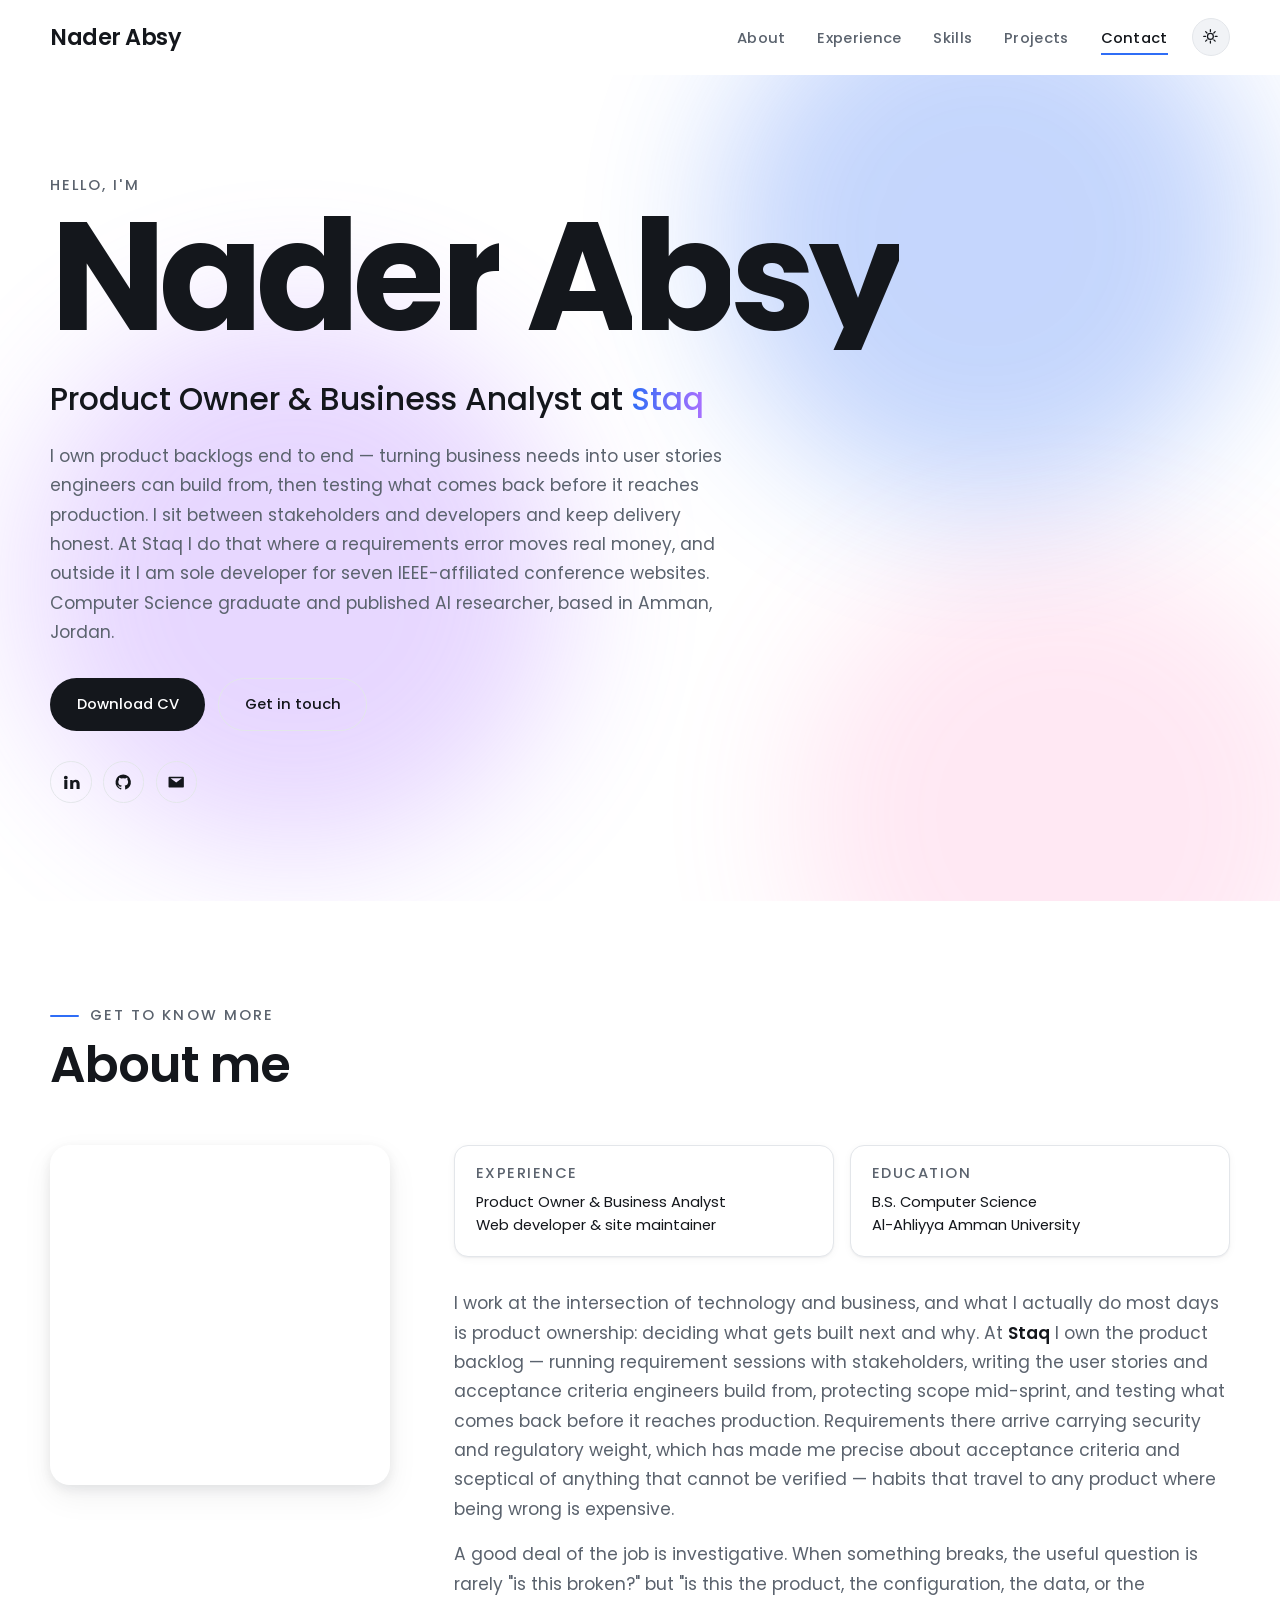
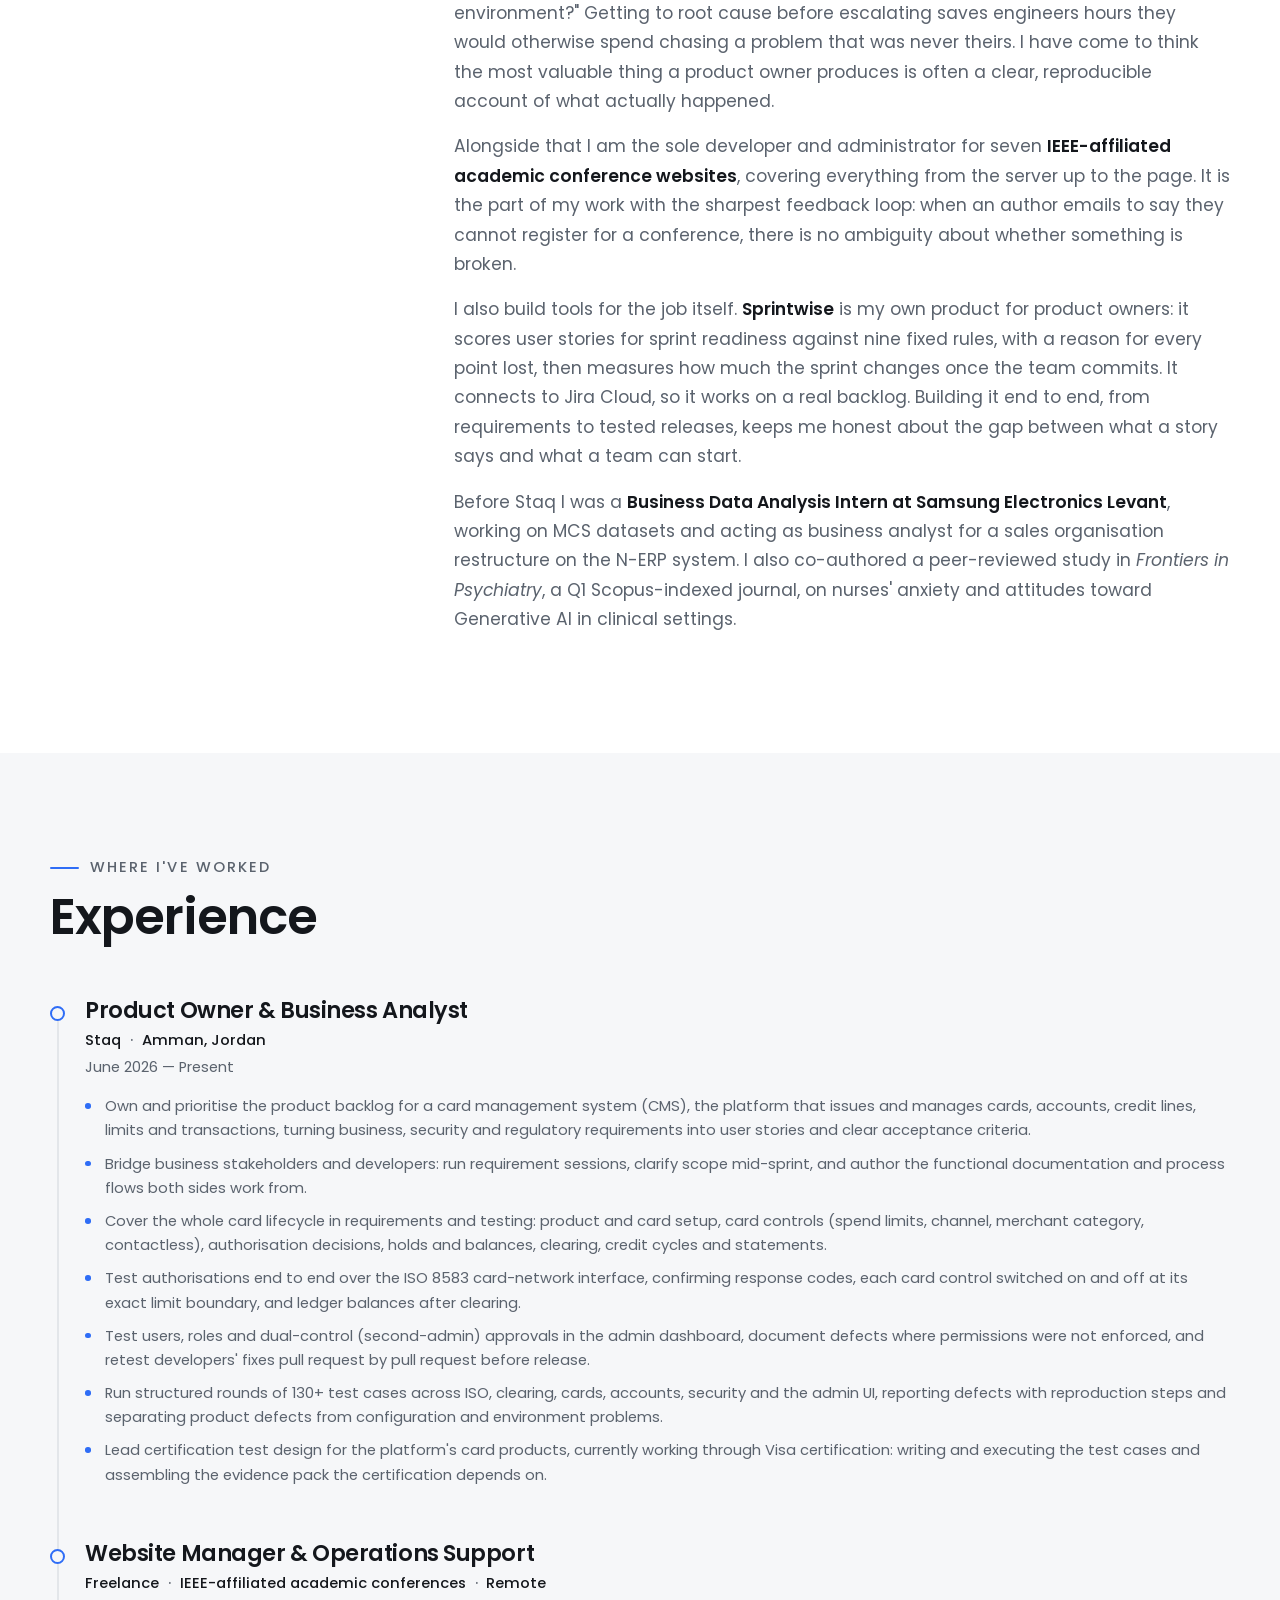
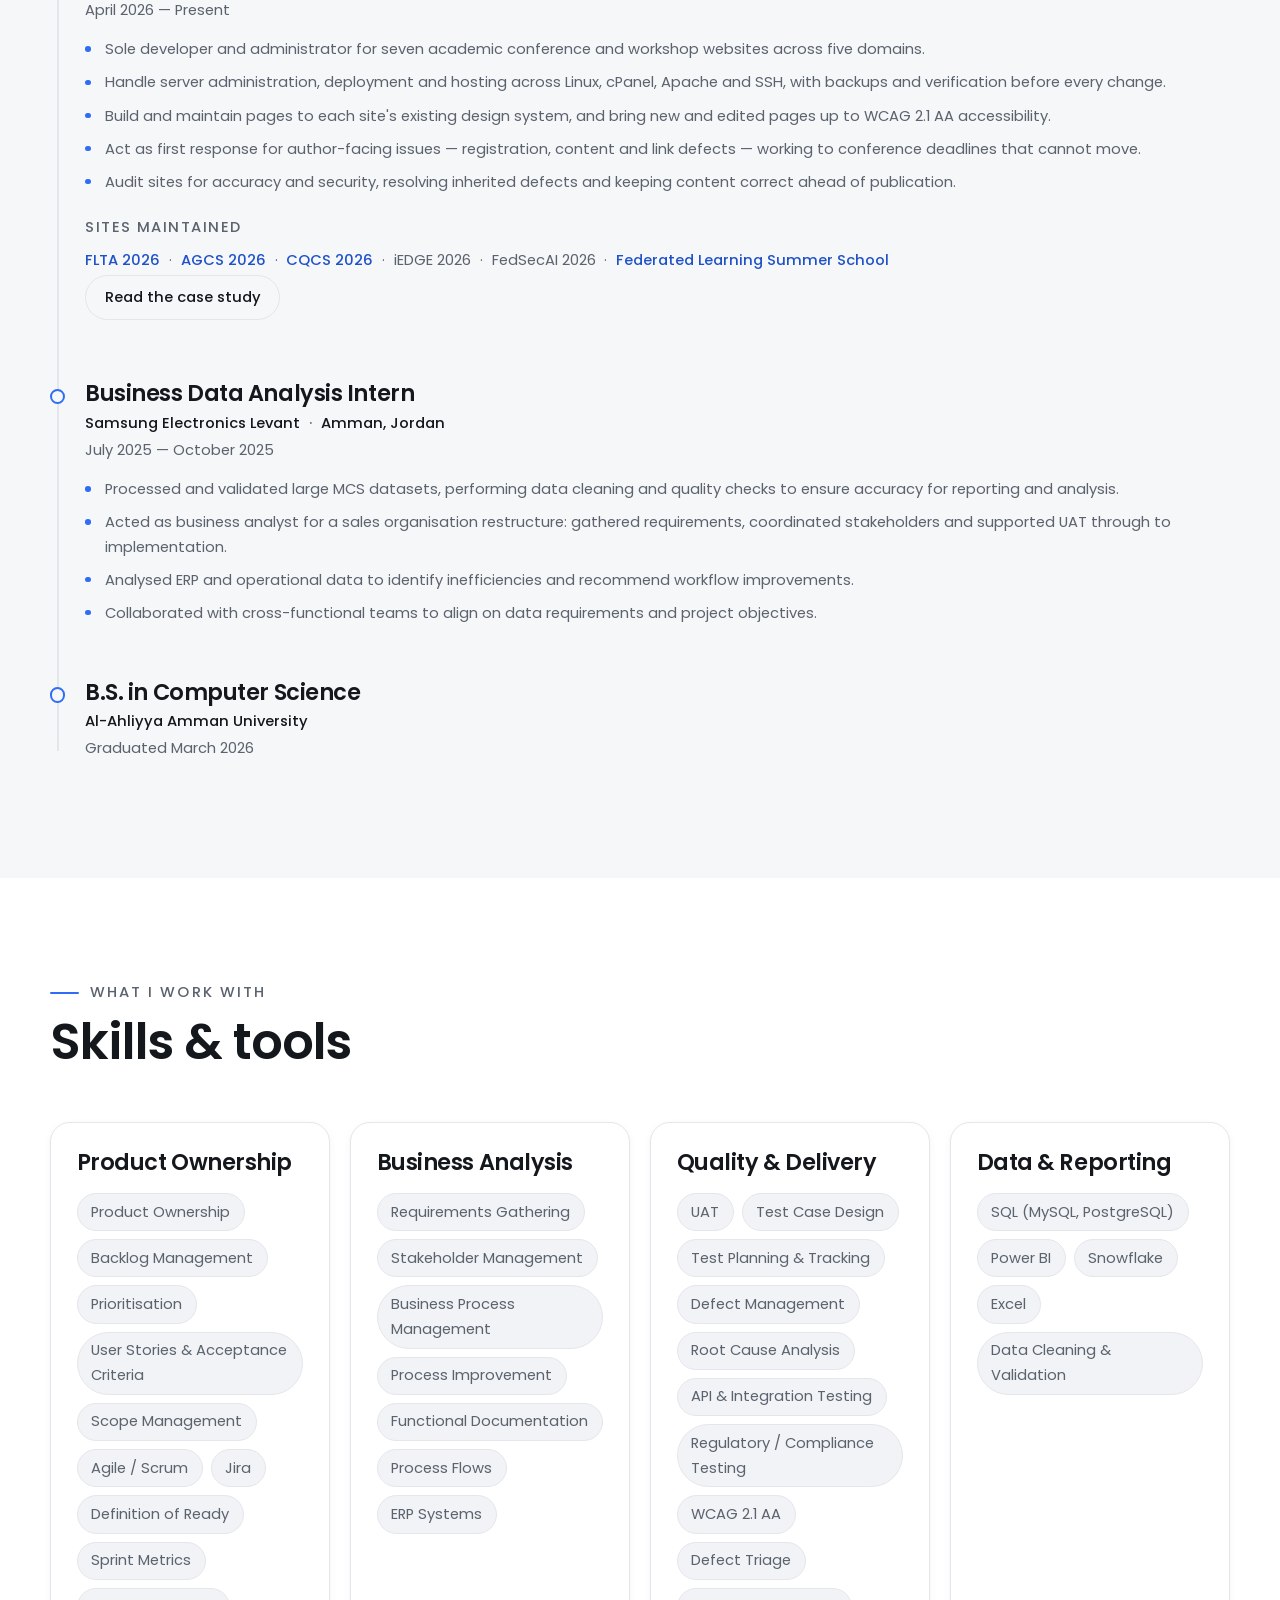
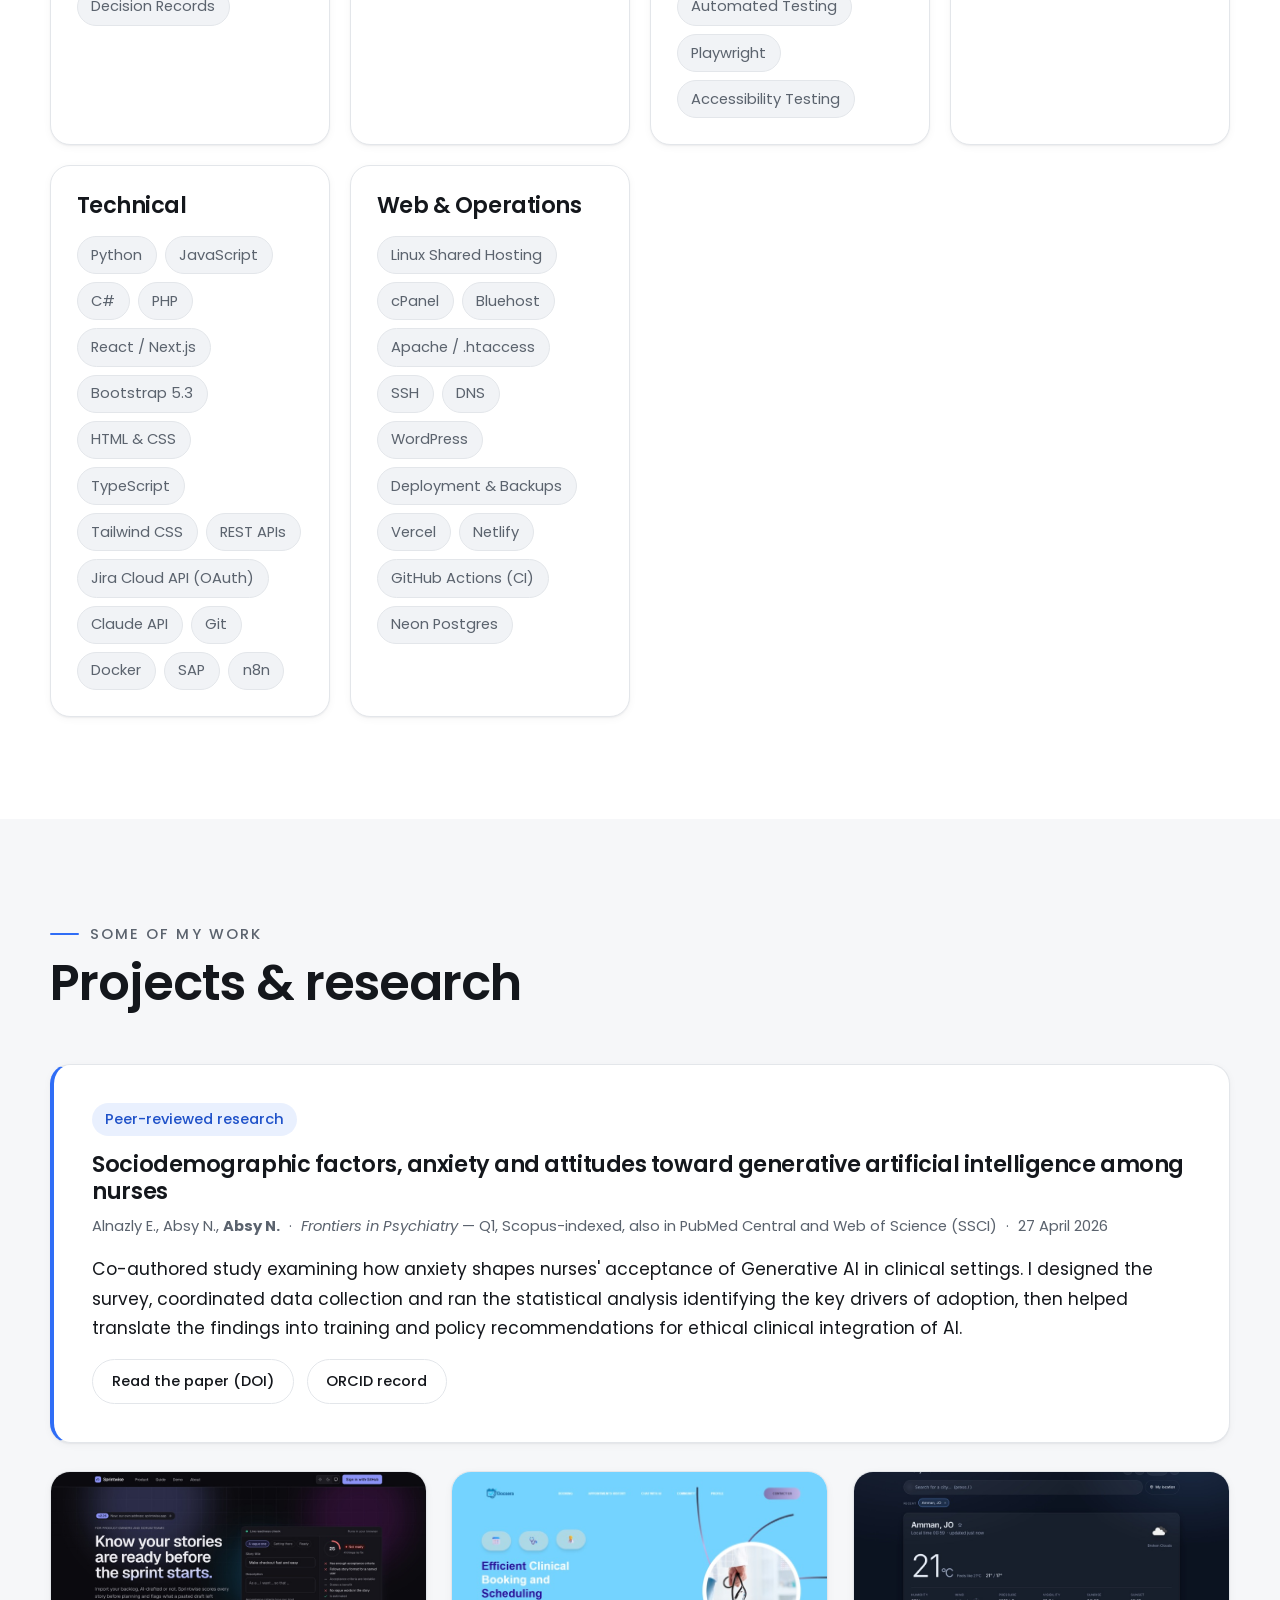
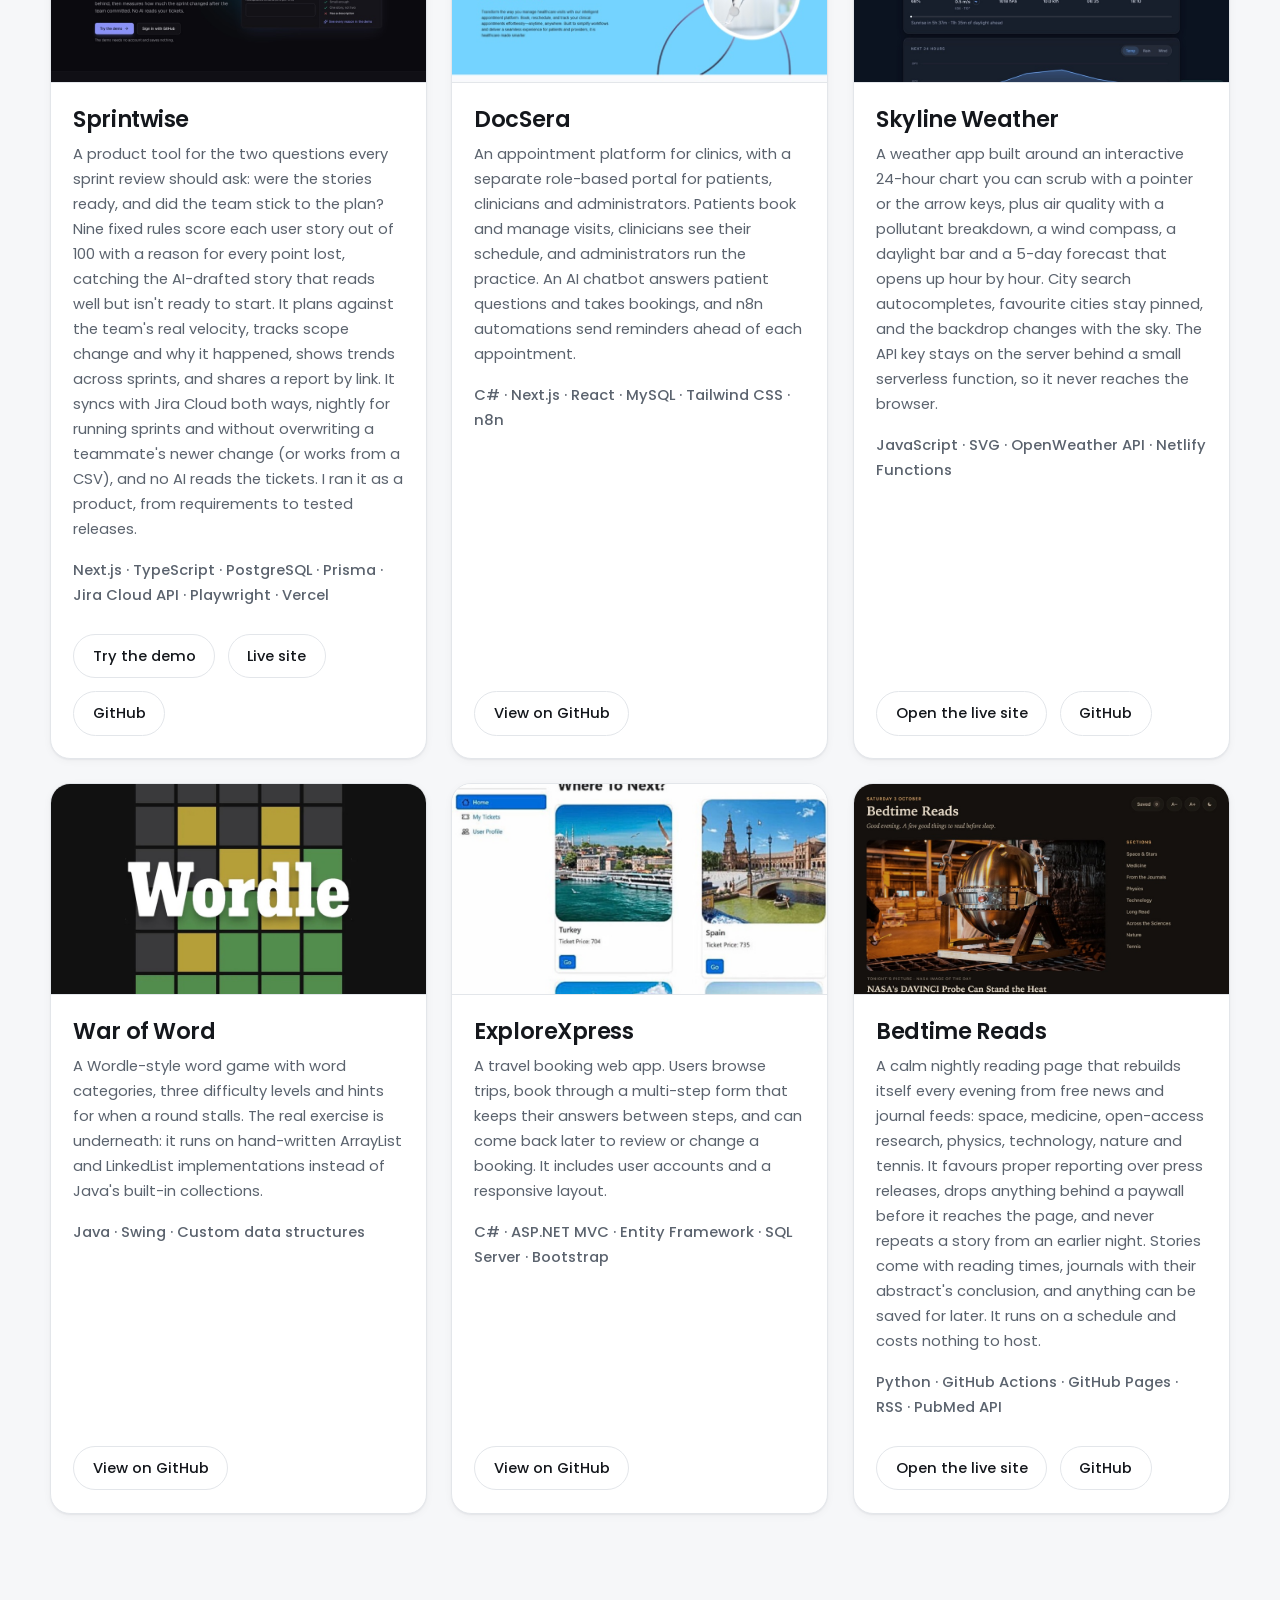
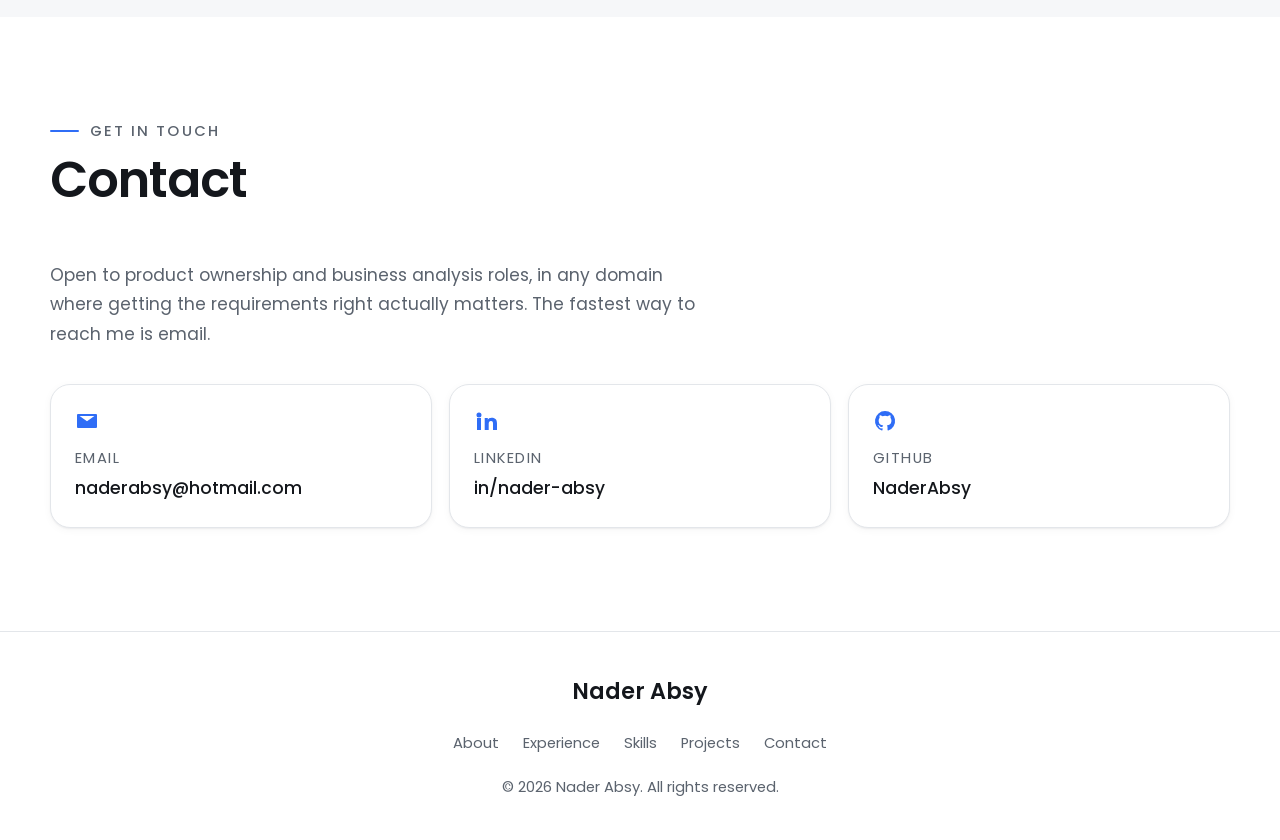
==== commit 4bd6a694: "Rewrite Staq experience around the card management system Co-Authored-By: Claude Sonnet 5.5 <noreply" ====
--- a/index.html
+++ b/index.html
@@ -315,12 +315,13 @@
             <p class="period"><time datetime="2026-06">June 2026</time> — Present</p>
           </div>
           <ul class="bullets">
-            <li>Own and prioritise the product backlog, turning business, security and regulatory requirements into user stories with clear acceptance criteria.</li>
-            <li>Act as the bridge between business stakeholders and developers — running requirement sessions, clarifying scope mid-sprint and keeping delivery aligned with agreed priorities.</li>
-            <li>Design and execute UAT and end-to-end test cases across a microservices platform, tracking execution in structured trackers and reporting defects with reproduction steps engineers can act on directly.</li>
-            <li>Investigate issues to root cause before escalation, separating genuine product defects from configuration, data and environment problems.</li>
-            <li>Author functional documentation and process flows covering transaction handling, product configuration and security controls.</li>
-            <li>Lead certification test design for the platform's card products, currently working through Visa certification — writing and executing the test cases, validating platform behaviour against expected outcomes, and assembling the evidence pack the certification depends on.</li>
+            <li>Own and prioritise the product backlog for a card management system (CMS), the platform that issues and manages cards, accounts, credit lines, limits and transactions, turning business, security and regulatory requirements into user stories and clear acceptance criteria.</li>
+            <li>Bridge business stakeholders and developers: run requirement sessions, clarify scope mid-sprint, and author the functional documentation and process flows both sides work from.</li>
+            <li>Cover the whole card lifecycle in requirements and testing: product and card setup, card controls (spend limits, channel, merchant category, contactless), authorisation decisions, holds and balances, clearing, credit cycles and statements.</li>
+            <li>Test authorisations end to end over the ISO 8583 card-network interface, confirming response codes, each card control switched on and off at its exact limit boundary, and ledger balances after clearing.</li>
+            <li>Test users, roles and dual-control (second-admin) approvals in the admin dashboard, document defects where permissions were not enforced, and retest developers' fixes pull request by pull request before release.</li>
+            <li>Run structured rounds of 130+ test cases across ISO, clearing, cards, accounts, security and the admin UI, reporting defects with reproduction steps and separating product defects from configuration and environment problems.</li>
+            <li>Lead certification test design for the platform's card products, currently working through Visa certification: writing and executing the test cases and assembling the evidence pack the certification depends on.</li>
           </ul>
         </li>
 
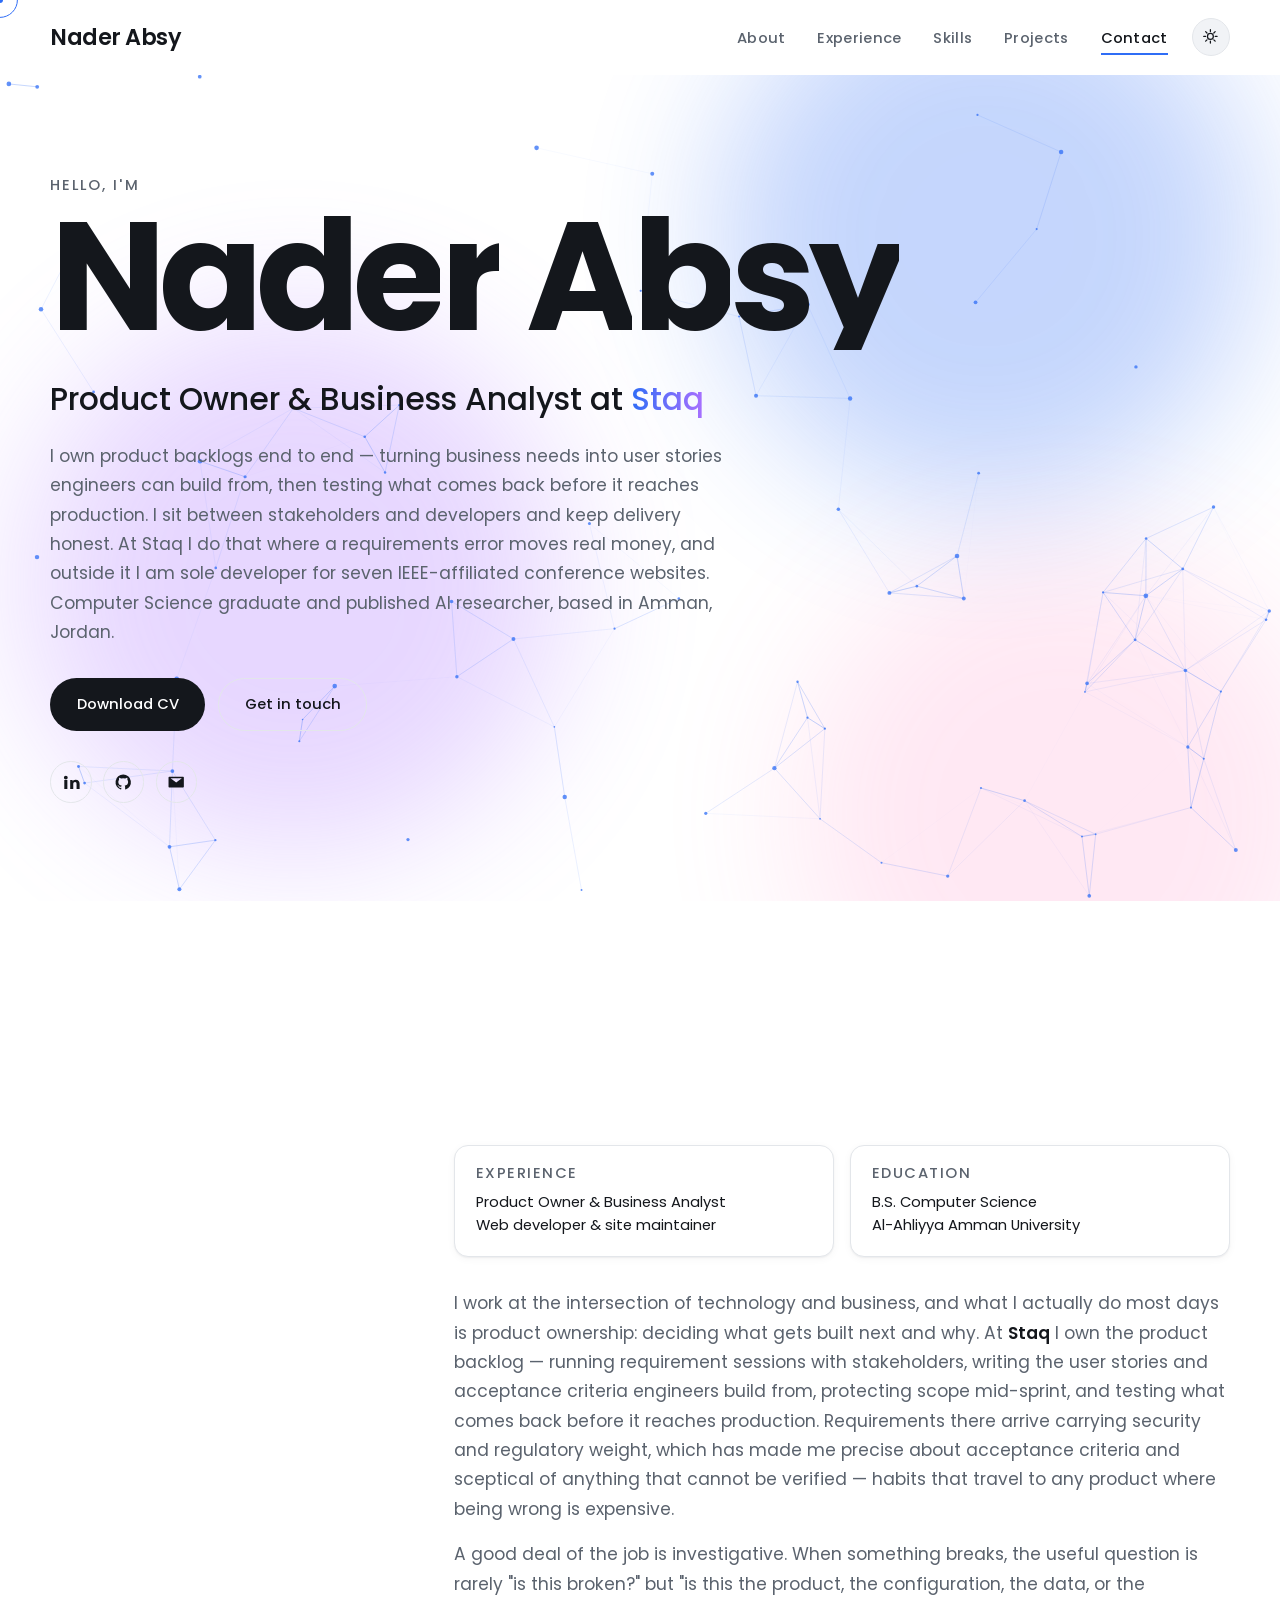
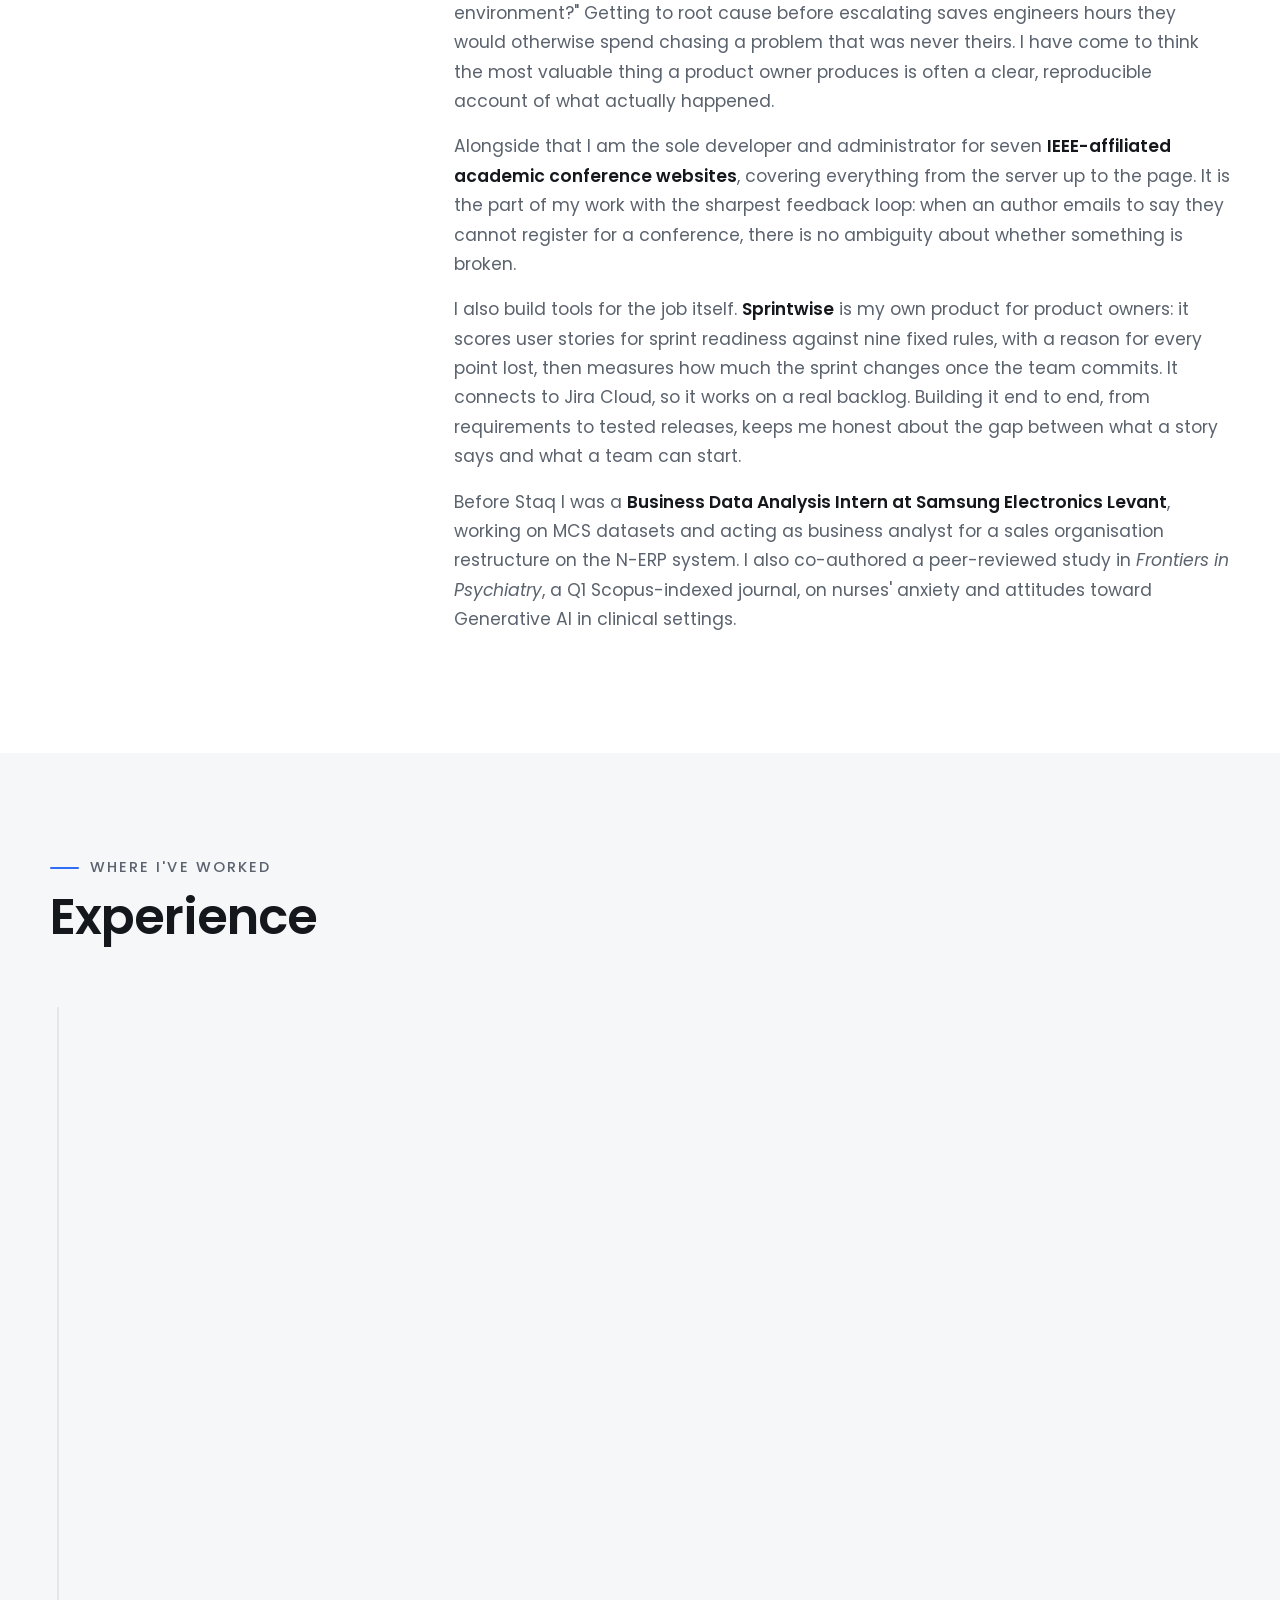
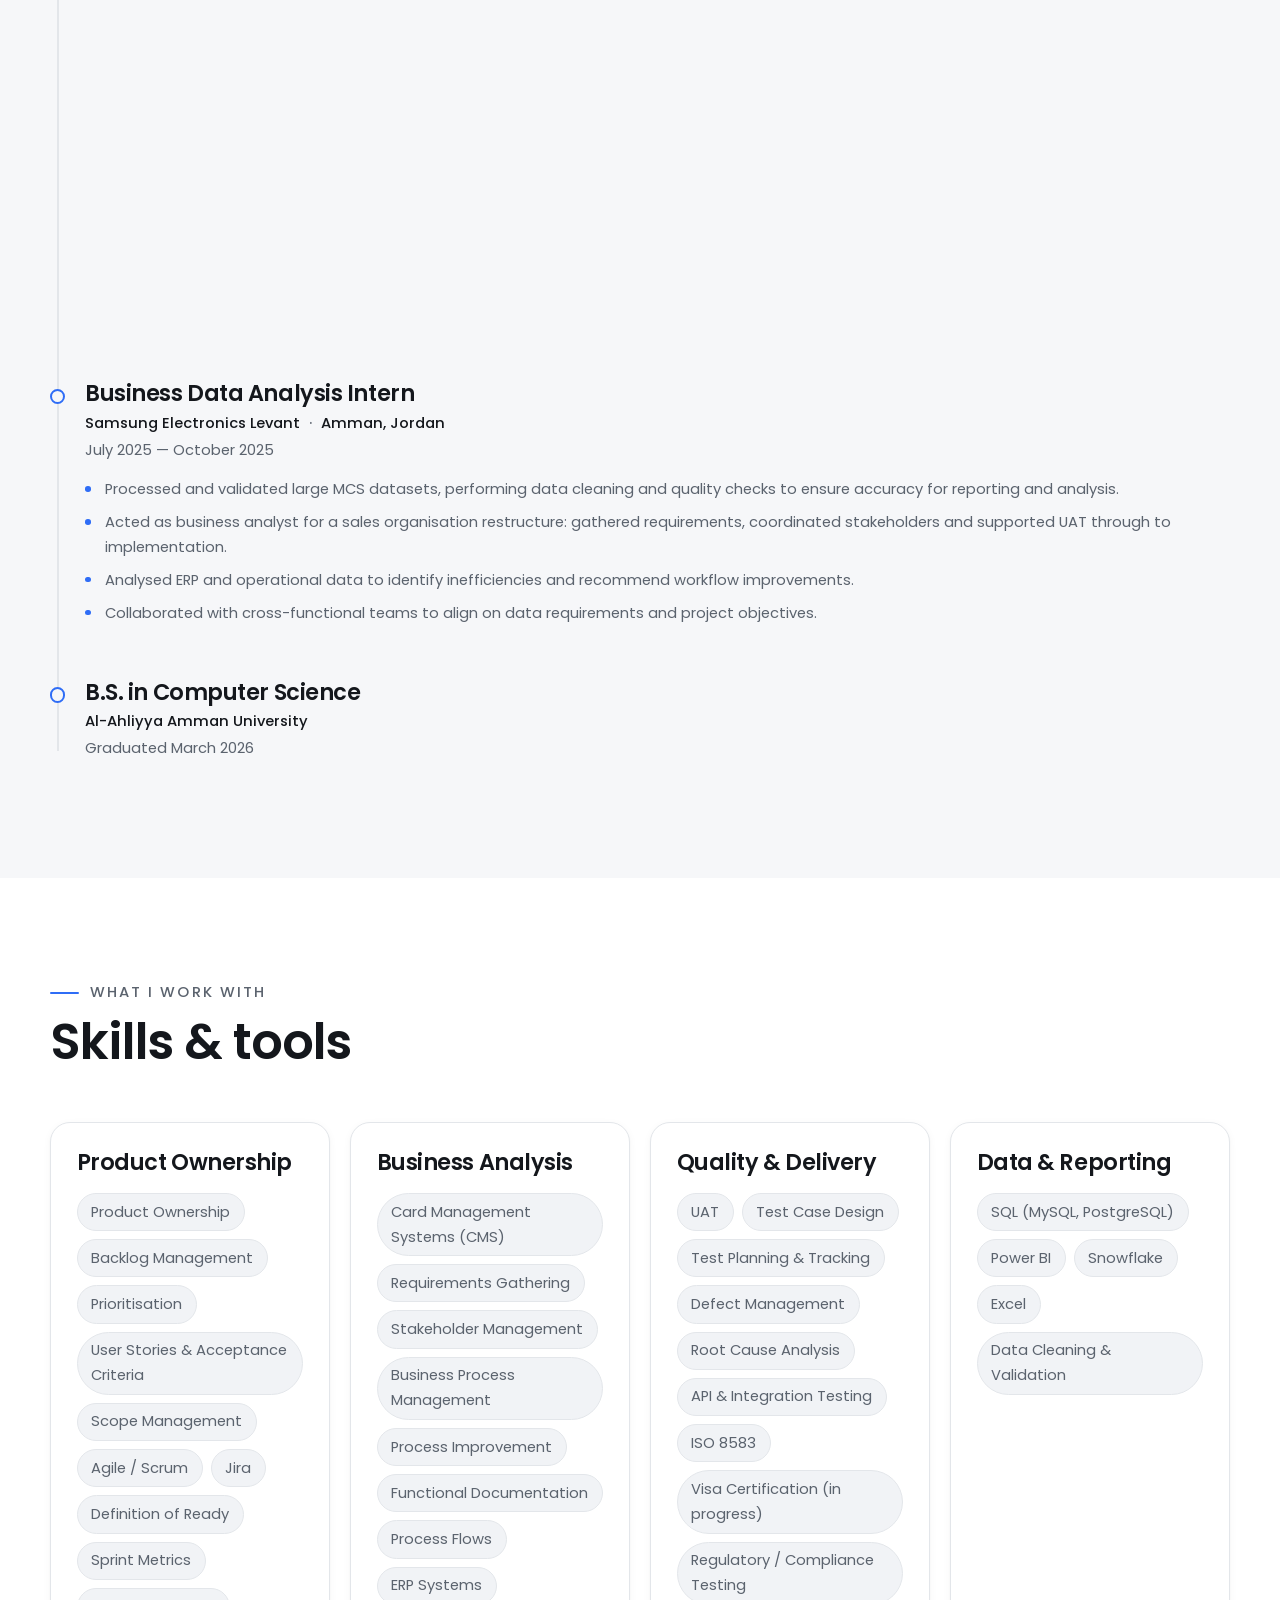
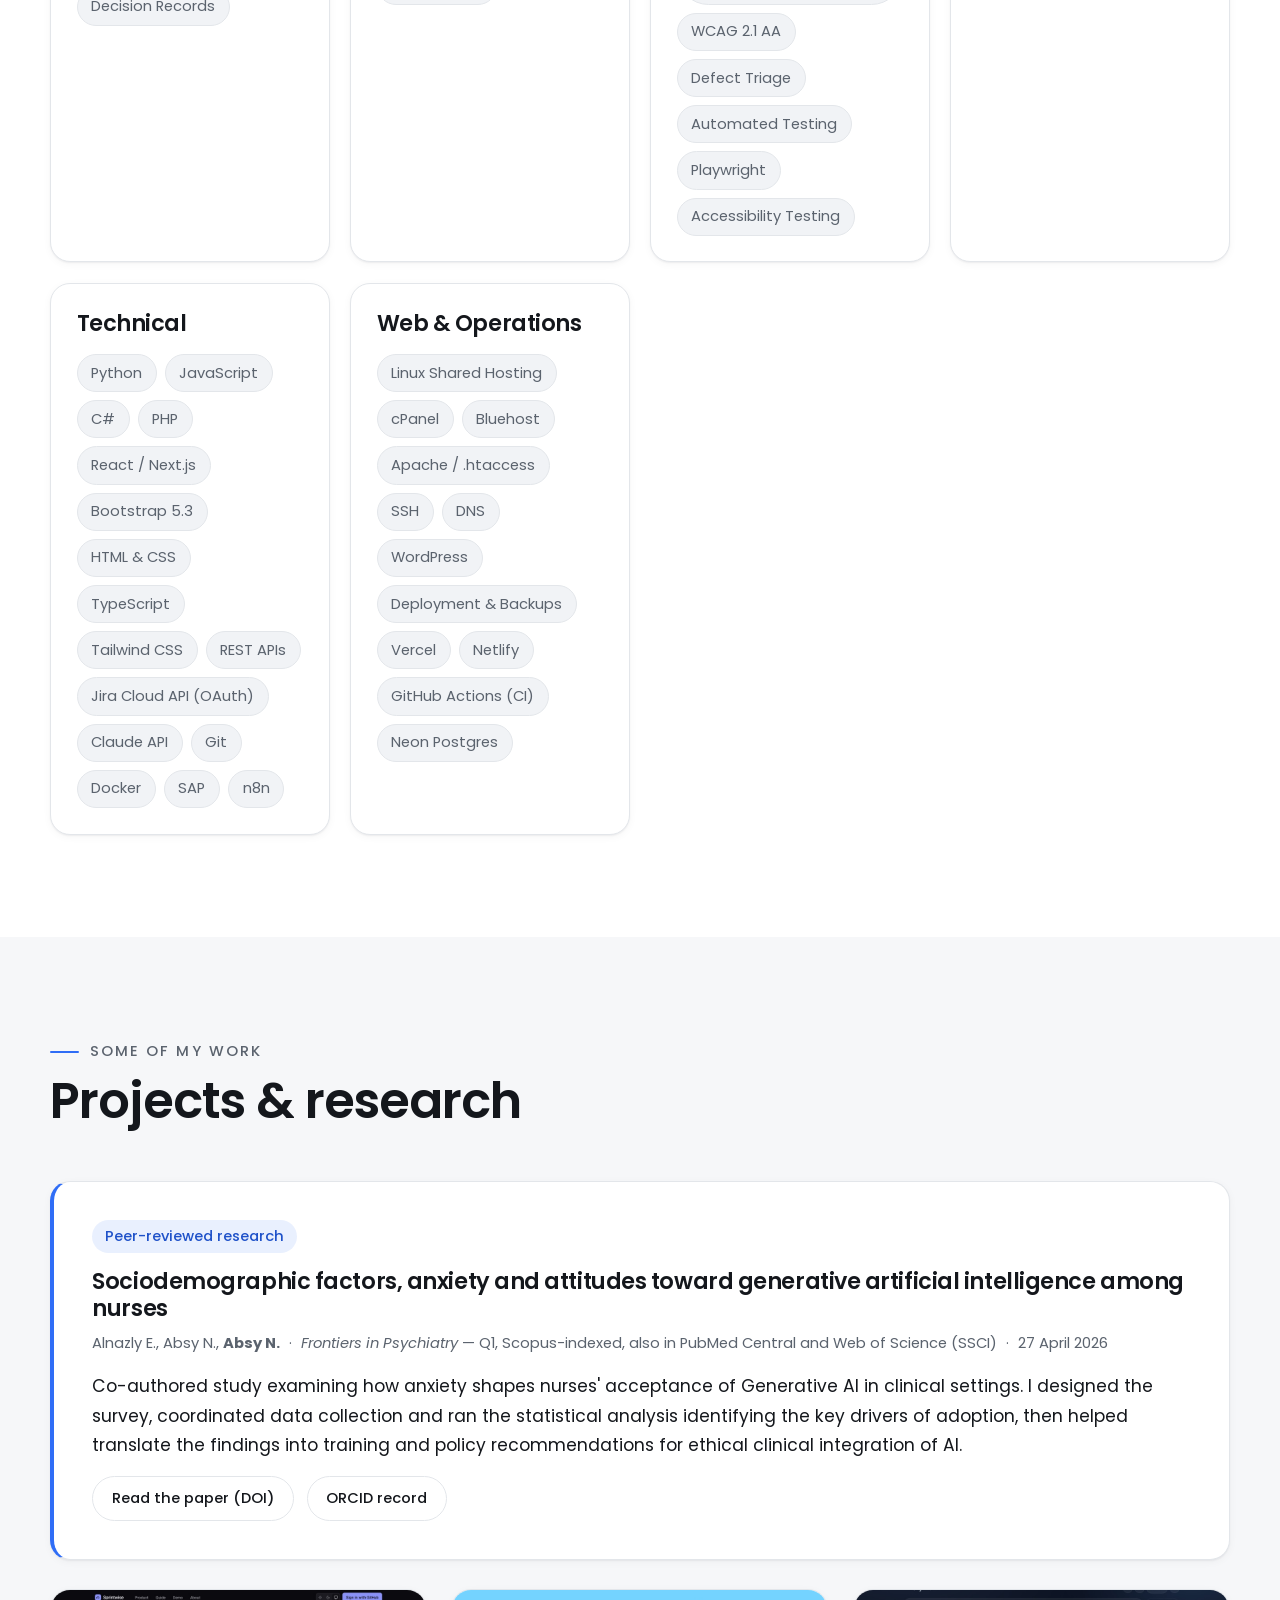
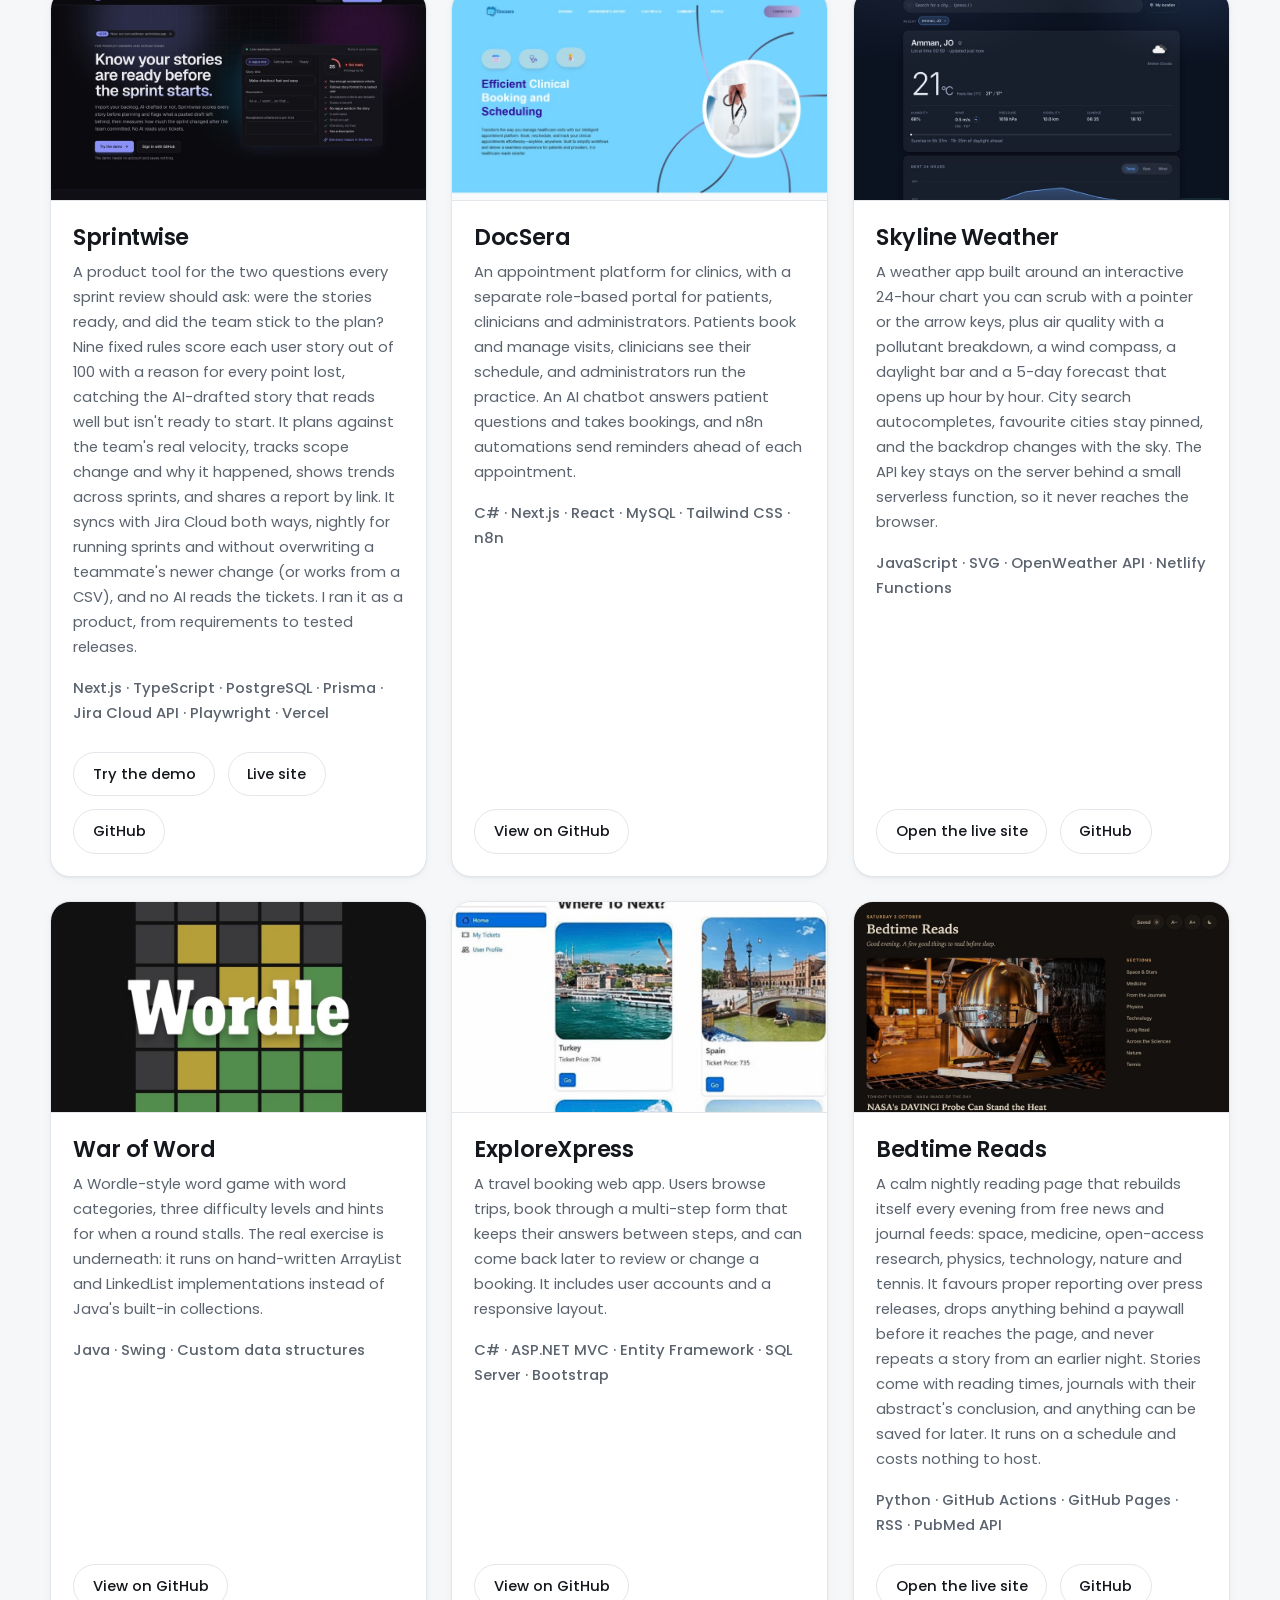
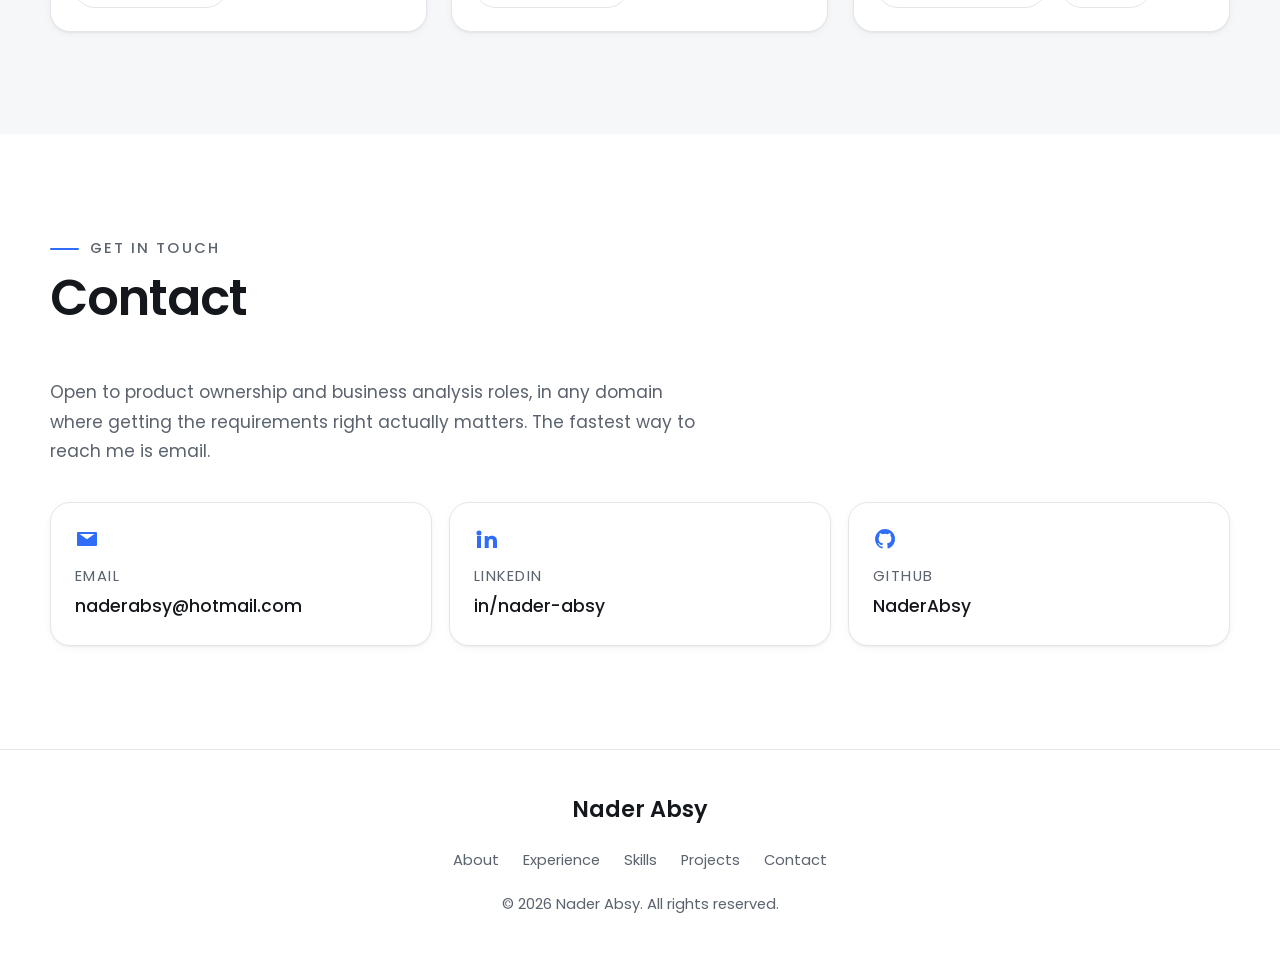
==== commit f0235e29: "Visa certification detail and CMS/ISO 8583 skills on the site and CV Co-Authored-By: Claude Sonnet 5" ====
--- a/index.html
+++ b/index.html
@@ -321,7 +321,7 @@
             <li>Test authorisations end to end over the ISO 8583 card-network interface, confirming response codes, each card control switched on and off at its exact limit boundary, and ledger balances after clearing.</li>
             <li>Test users, roles and dual-control (second-admin) approvals in the admin dashboard, document defects where permissions were not enforced, and retest developers' fixes pull request by pull request before release.</li>
             <li>Run structured rounds of 130+ test cases across ISO, clearing, cards, accounts, security and the admin UI, reporting defects with reproduction steps and separating product defects from configuration and environment problems.</li>
-            <li>Lead certification test design for the platform's card products, currently working through Visa certification: writing and executing the test cases and assembling the evidence pack the certification depends on.</li>
+            <li>Lead certification test design for the platform's card products, currently working through Visa certification: writing and executing the test cases against Visa's test scripts, validating authorisation, clearing and card-control behaviour, and assembling the evidence pack the certification depends on.</li>
           </ul>
         </li>
 
@@ -394,7 +394,7 @@
         <div class="skill-card reveal">
           <h3>Business Analysis</h3>
           <ul class="tags">
-            <li>Requirements Gathering</li><li>Stakeholder Management</li>
+            <li>Card Management Systems (CMS)</li><li>Requirements Gathering</li><li>Stakeholder Management</li>
             <li>Business Process Management</li><li>Process Improvement</li>
             <li>Functional Documentation</li><li>Process Flows</li><li>ERP Systems</li>
           </ul>
@@ -404,7 +404,7 @@
           <ul class="tags">
             <li>UAT</li><li>Test Case Design</li><li>Test Planning &amp; Tracking</li>
             <li>Defect Management</li><li>Root Cause Analysis</li>
-            <li>API &amp; Integration Testing</li><li>Regulatory / Compliance Testing</li>
+            <li>API &amp; Integration Testing</li><li>ISO 8583</li><li>Visa Certification (in progress)</li><li>Regulatory / Compliance Testing</li>
             <li>WCAG 2.1 AA</li><li>Defect Triage</li>
             <li>Automated Testing</li><li>Playwright</li><li>Accessibility Testing</li>
           </ul>
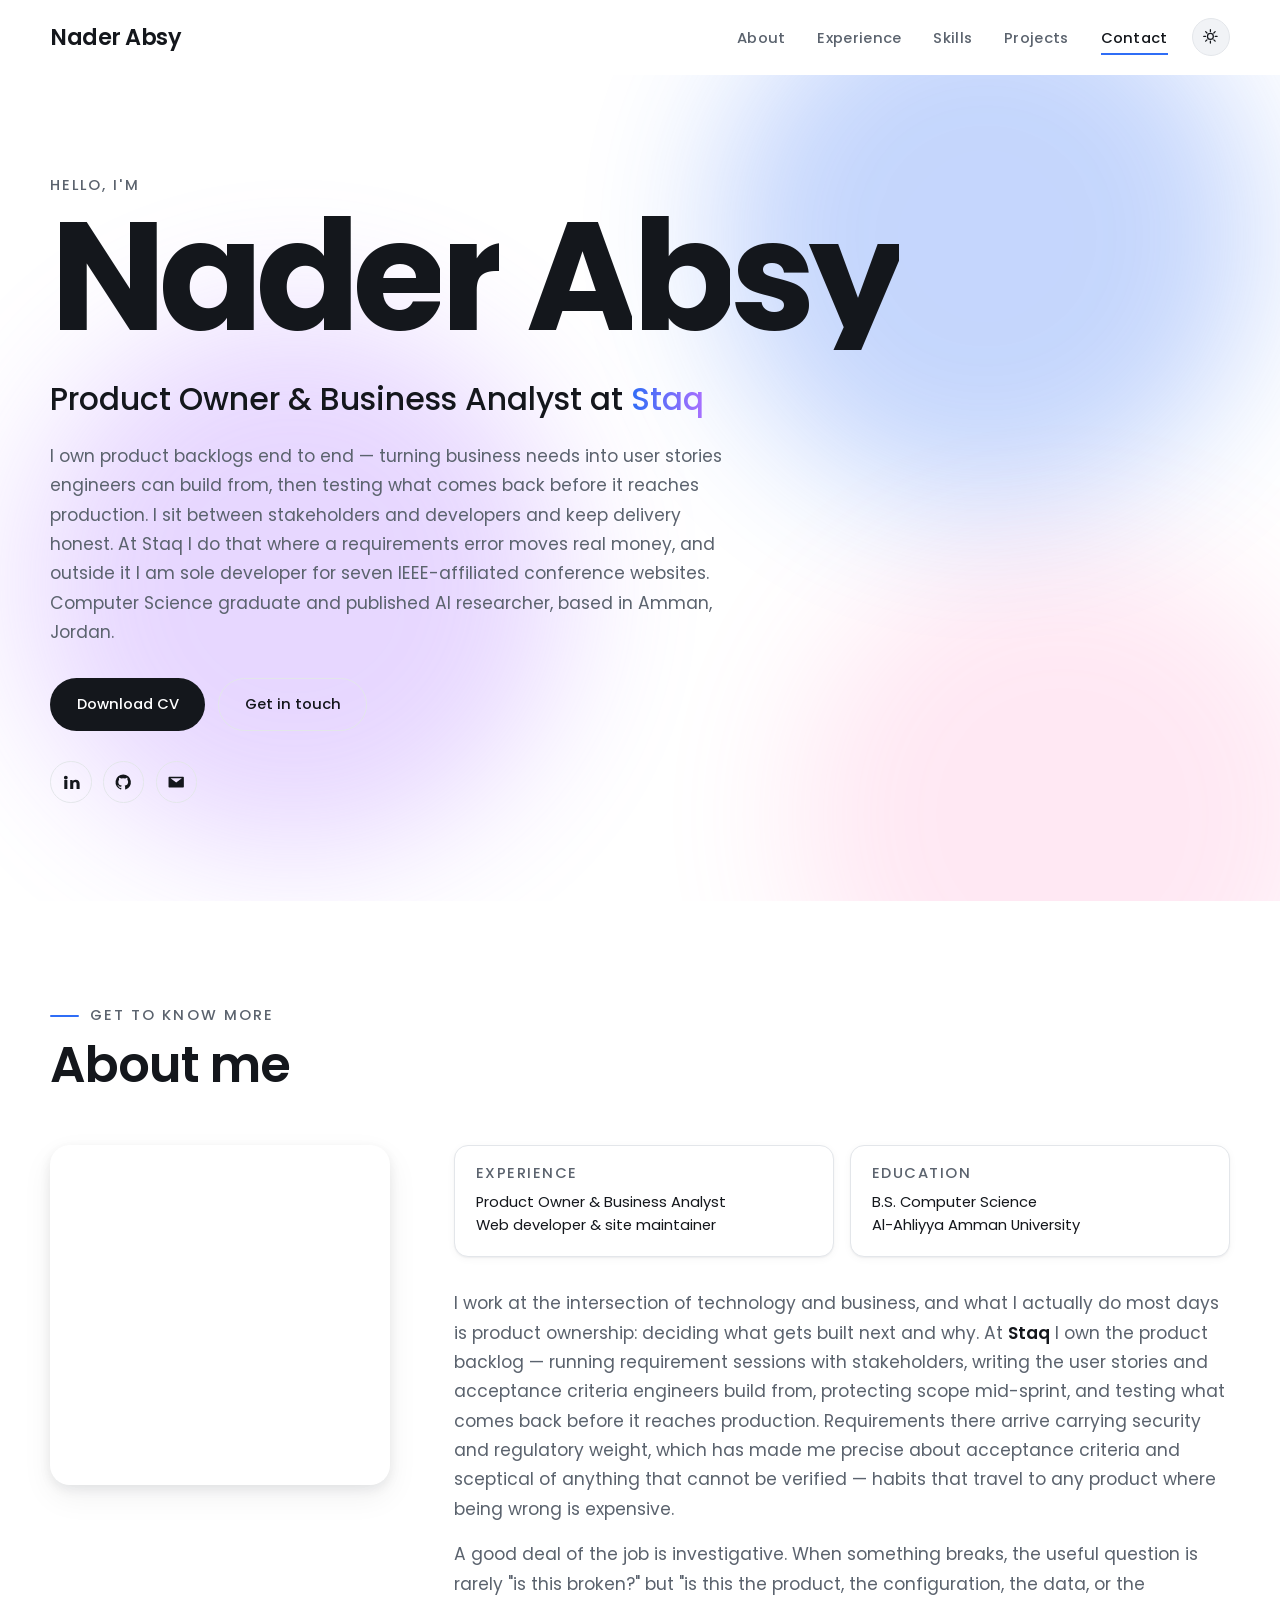
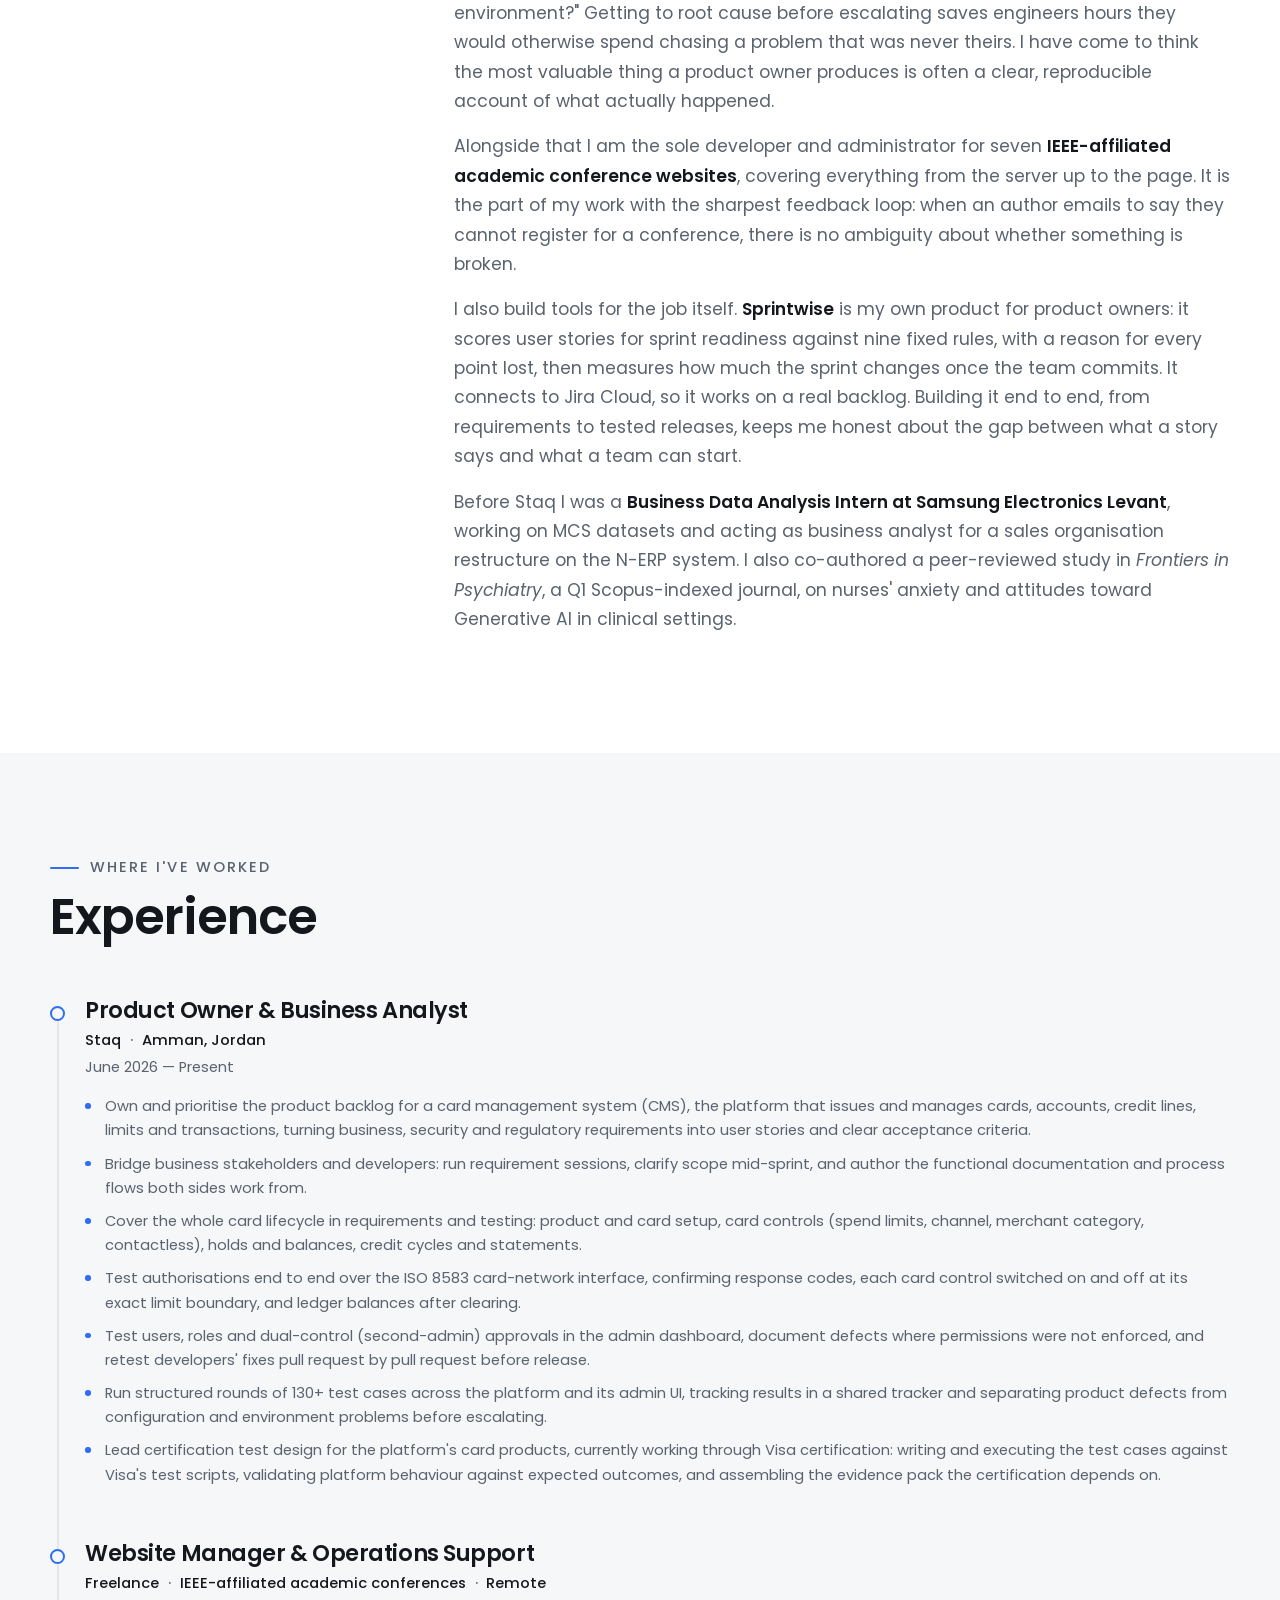
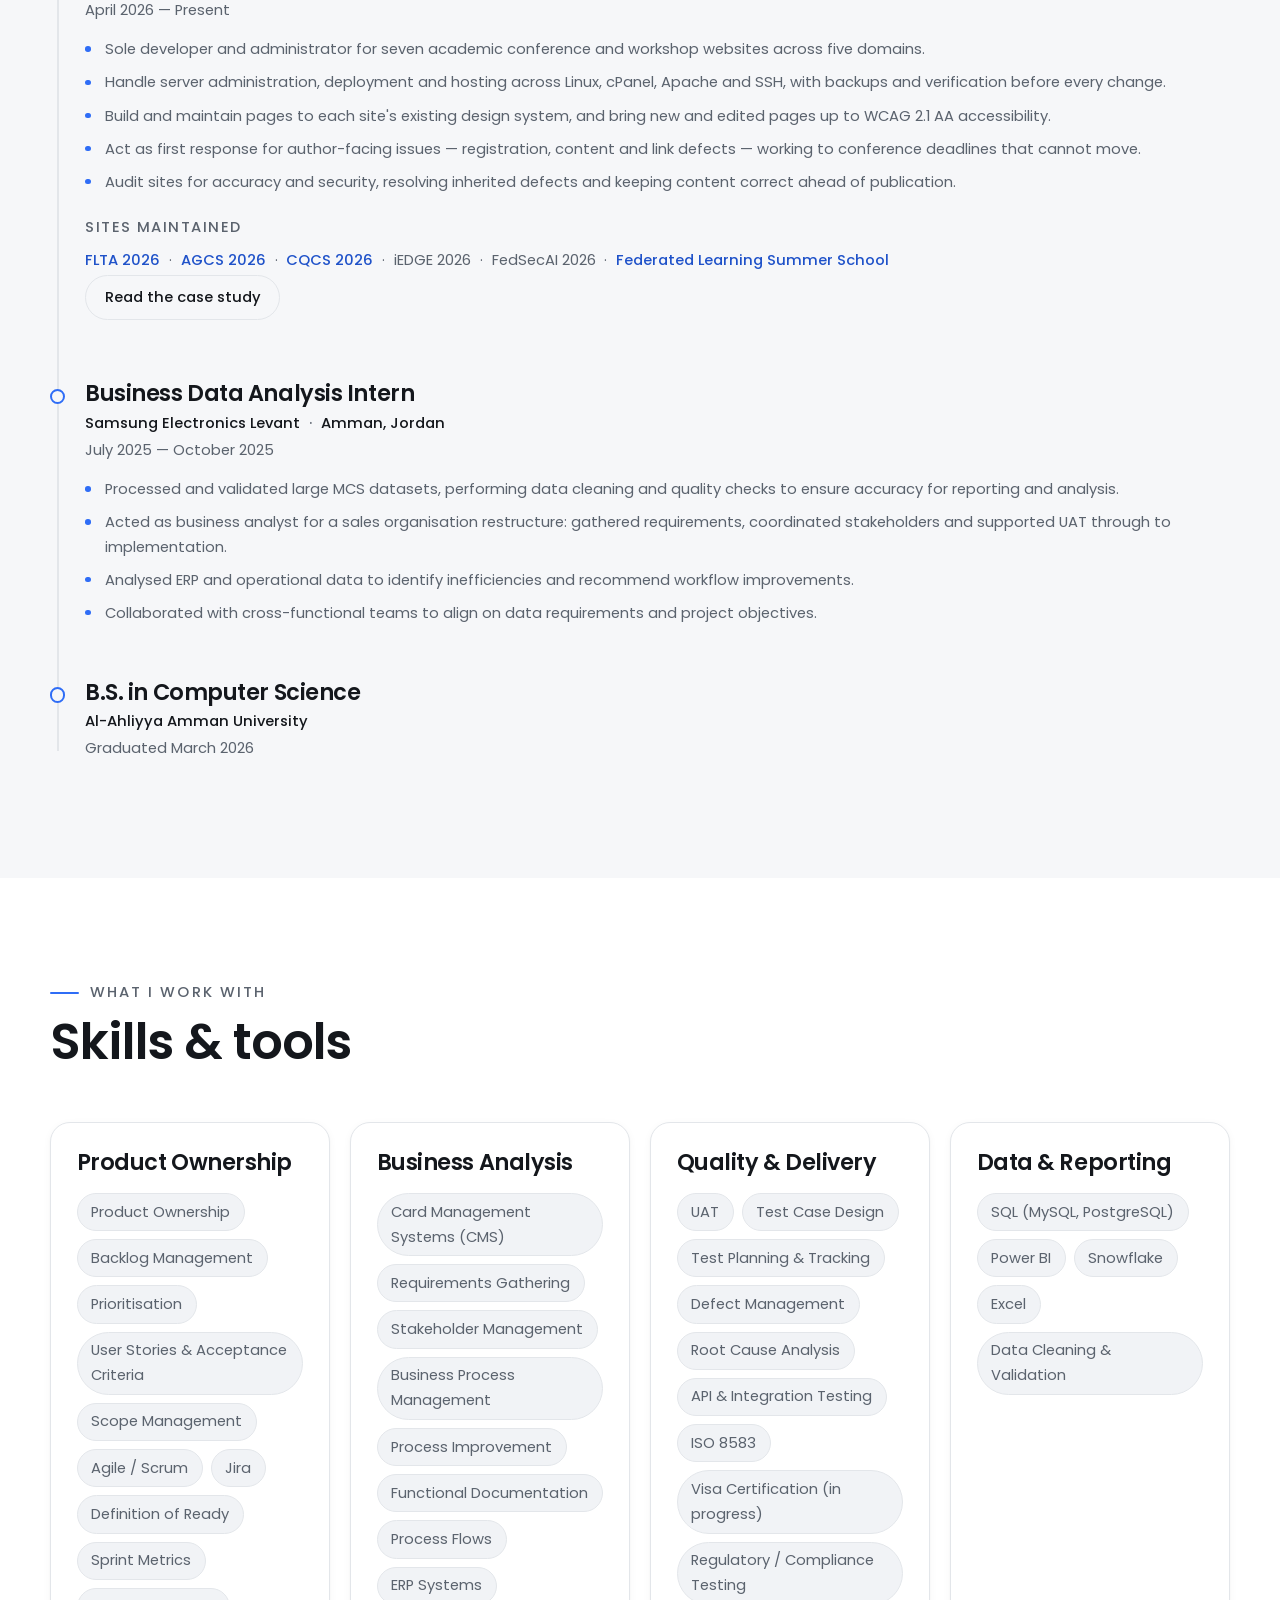
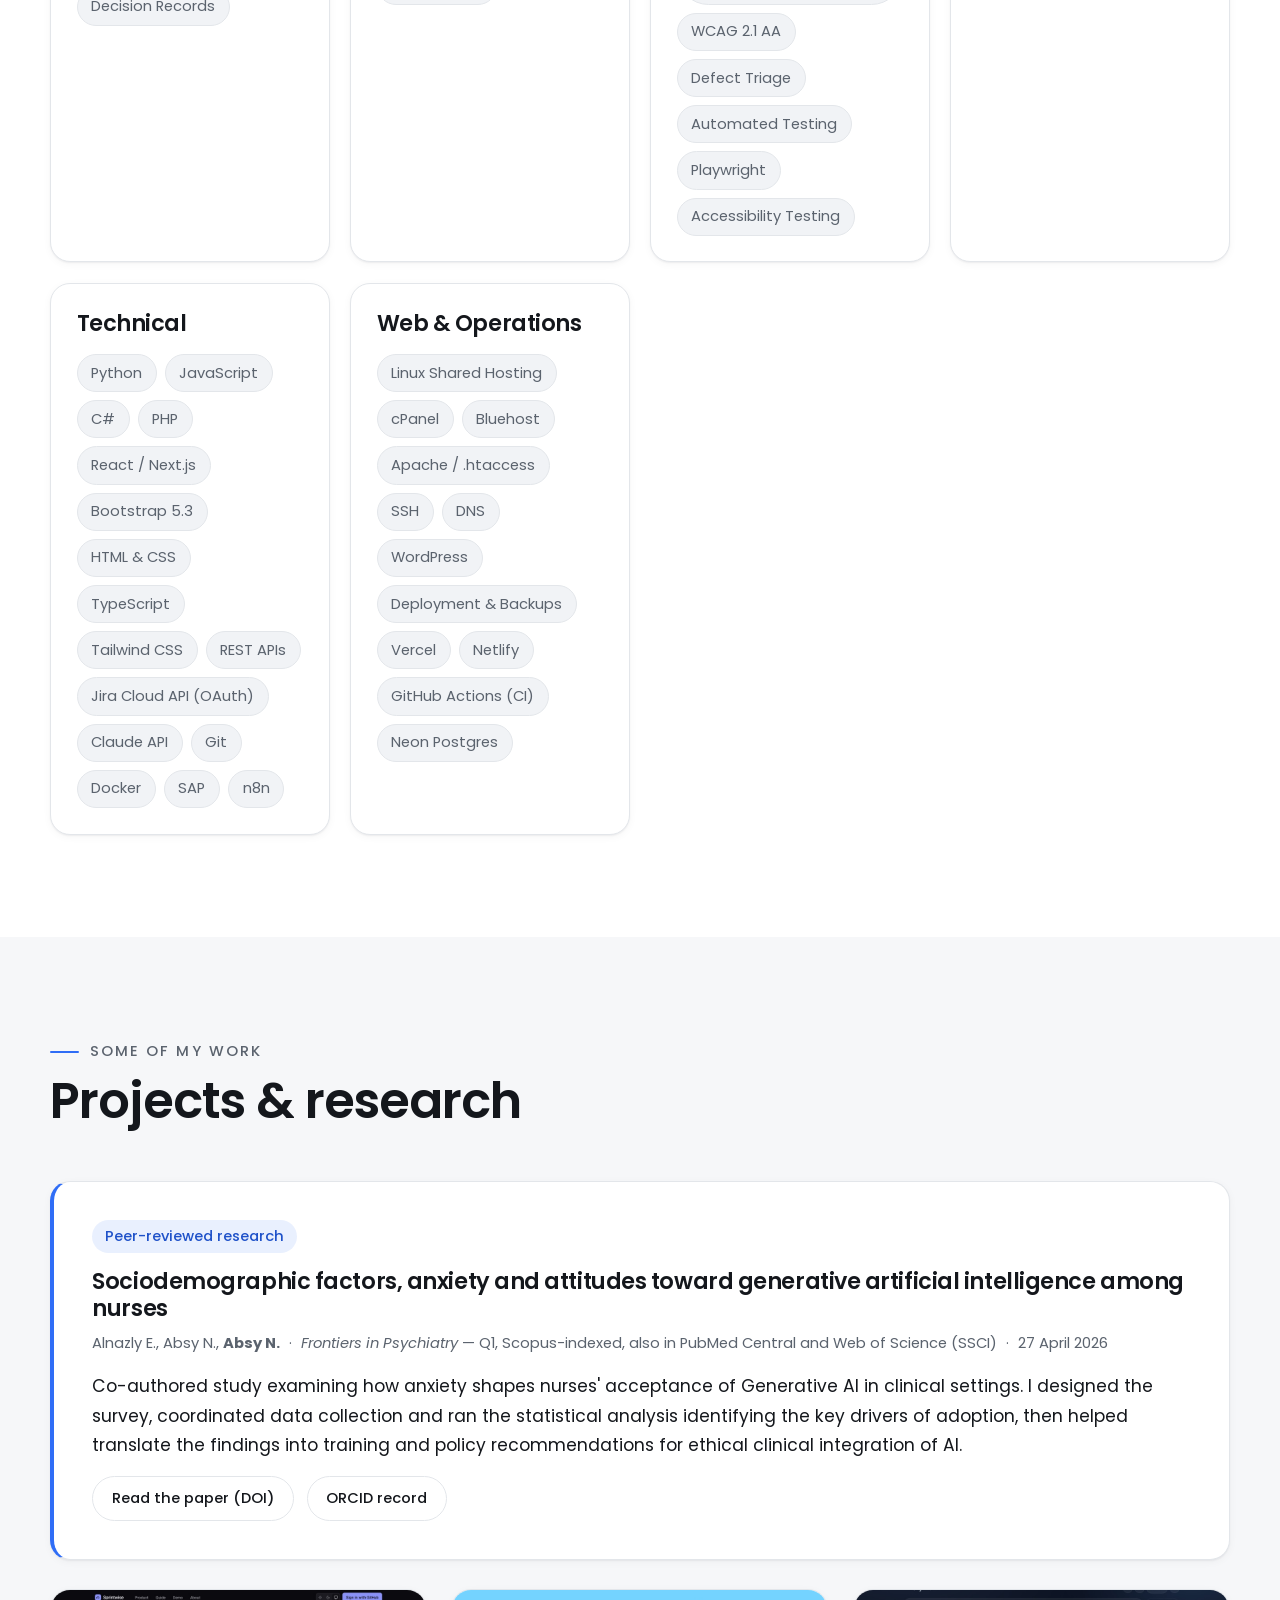
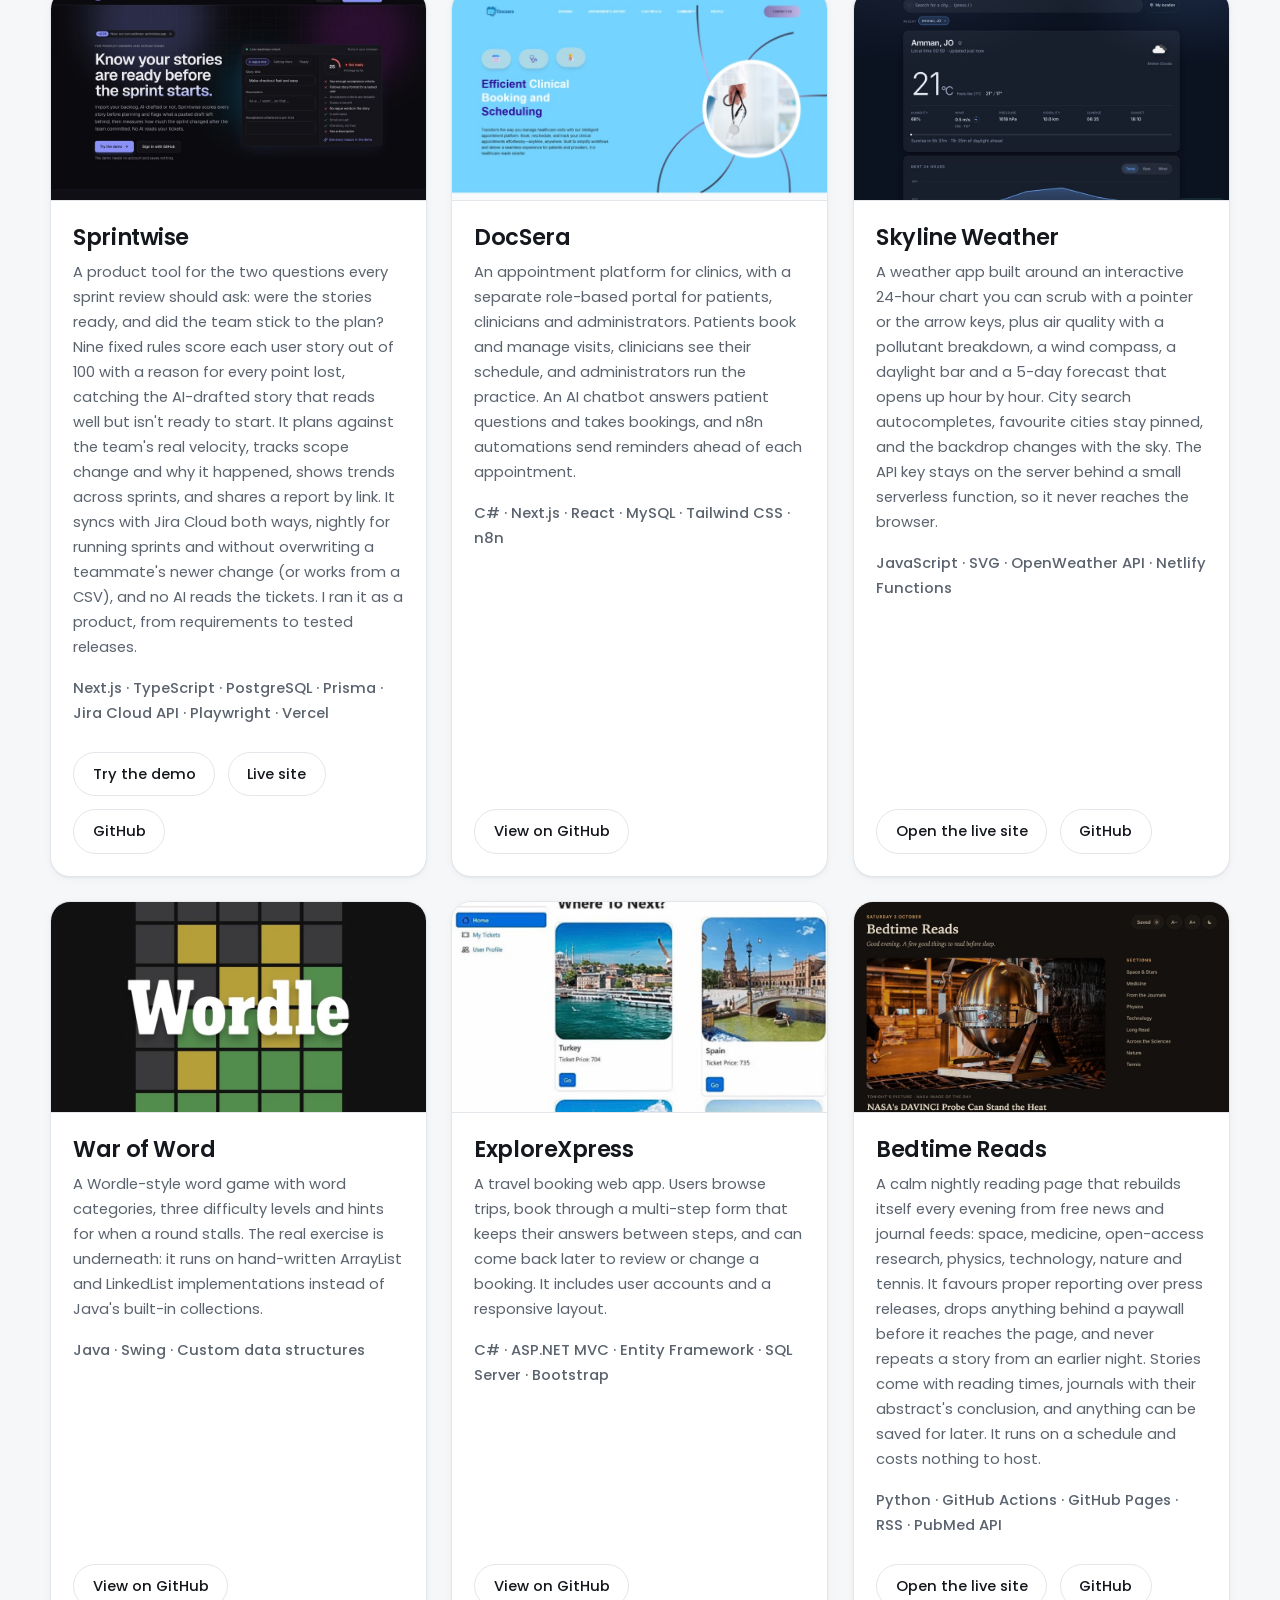
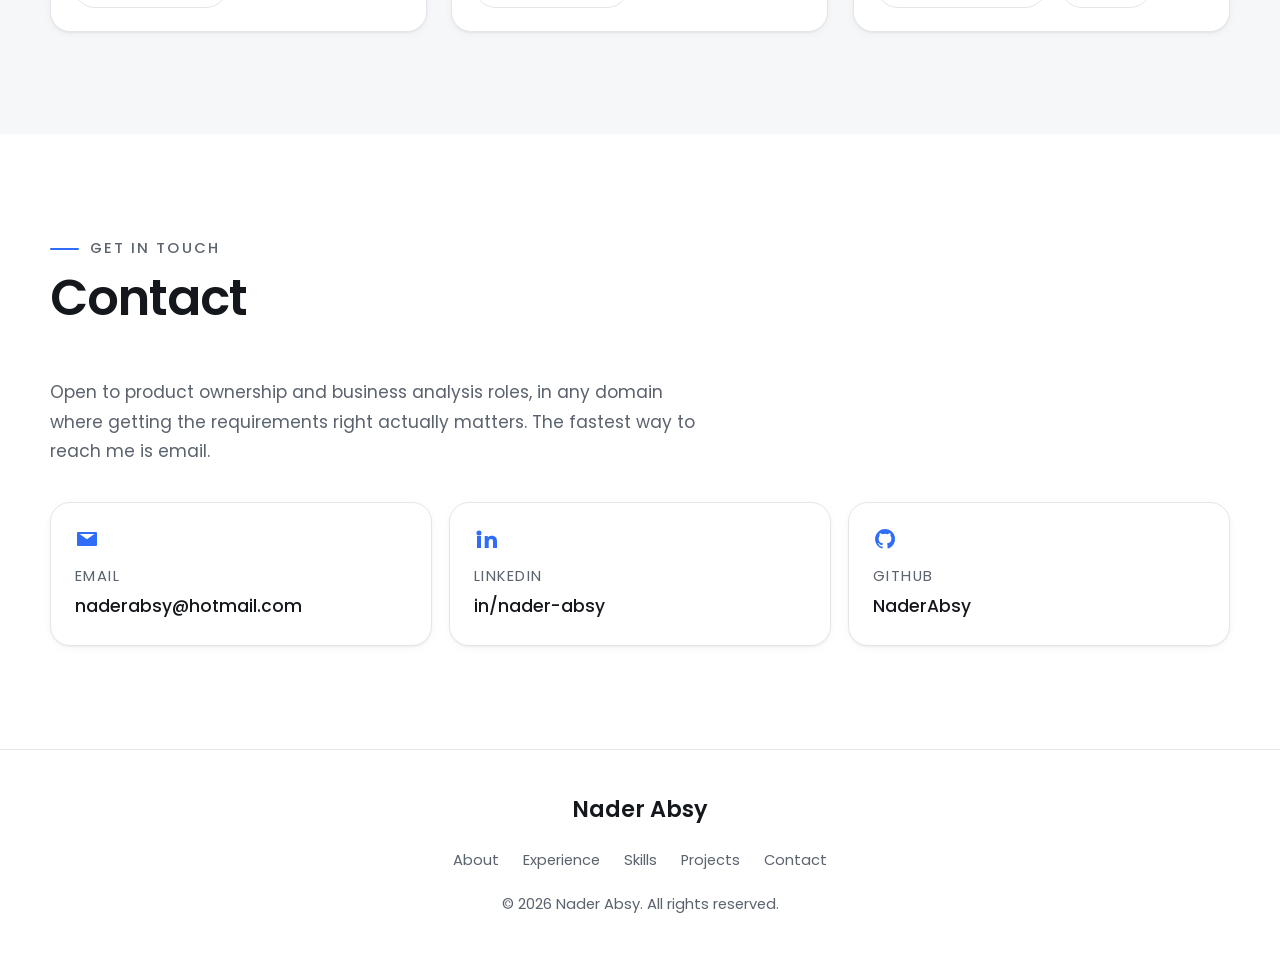
==== commit eb67deb0: "Trim repetition in the Staq bullets Co-Authored-By: Claude Sonnet 5.5 <noreply@anthropic.com>" ====
--- a/index.html
+++ b/index.html
@@ -317,11 +317,11 @@
           <ul class="bullets">
             <li>Own and prioritise the product backlog for a card management system (CMS), the platform that issues and manages cards, accounts, credit lines, limits and transactions, turning business, security and regulatory requirements into user stories and clear acceptance criteria.</li>
             <li>Bridge business stakeholders and developers: run requirement sessions, clarify scope mid-sprint, and author the functional documentation and process flows both sides work from.</li>
-            <li>Cover the whole card lifecycle in requirements and testing: product and card setup, card controls (spend limits, channel, merchant category, contactless), authorisation decisions, holds and balances, clearing, credit cycles and statements.</li>
+            <li>Cover the whole card lifecycle in requirements and testing: product and card setup, card controls (spend limits, channel, merchant category, contactless), holds and balances, credit cycles and statements.</li>
             <li>Test authorisations end to end over the ISO 8583 card-network interface, confirming response codes, each card control switched on and off at its exact limit boundary, and ledger balances after clearing.</li>
             <li>Test users, roles and dual-control (second-admin) approvals in the admin dashboard, document defects where permissions were not enforced, and retest developers' fixes pull request by pull request before release.</li>
-            <li>Run structured rounds of 130+ test cases across ISO, clearing, cards, accounts, security and the admin UI, reporting defects with reproduction steps and separating product defects from configuration and environment problems.</li>
-            <li>Lead certification test design for the platform's card products, currently working through Visa certification: writing and executing the test cases against Visa's test scripts, validating authorisation, clearing and card-control behaviour, and assembling the evidence pack the certification depends on.</li>
+            <li>Run structured rounds of 130+ test cases across the platform and its admin UI, tracking results in a shared tracker and separating product defects from configuration and environment problems before escalating.</li>
+            <li>Lead certification test design for the platform's card products, currently working through Visa certification: writing and executing the test cases against Visa's test scripts, validating platform behaviour against expected outcomes, and assembling the evidence pack the certification depends on.</li>
           </ul>
         </li>
 
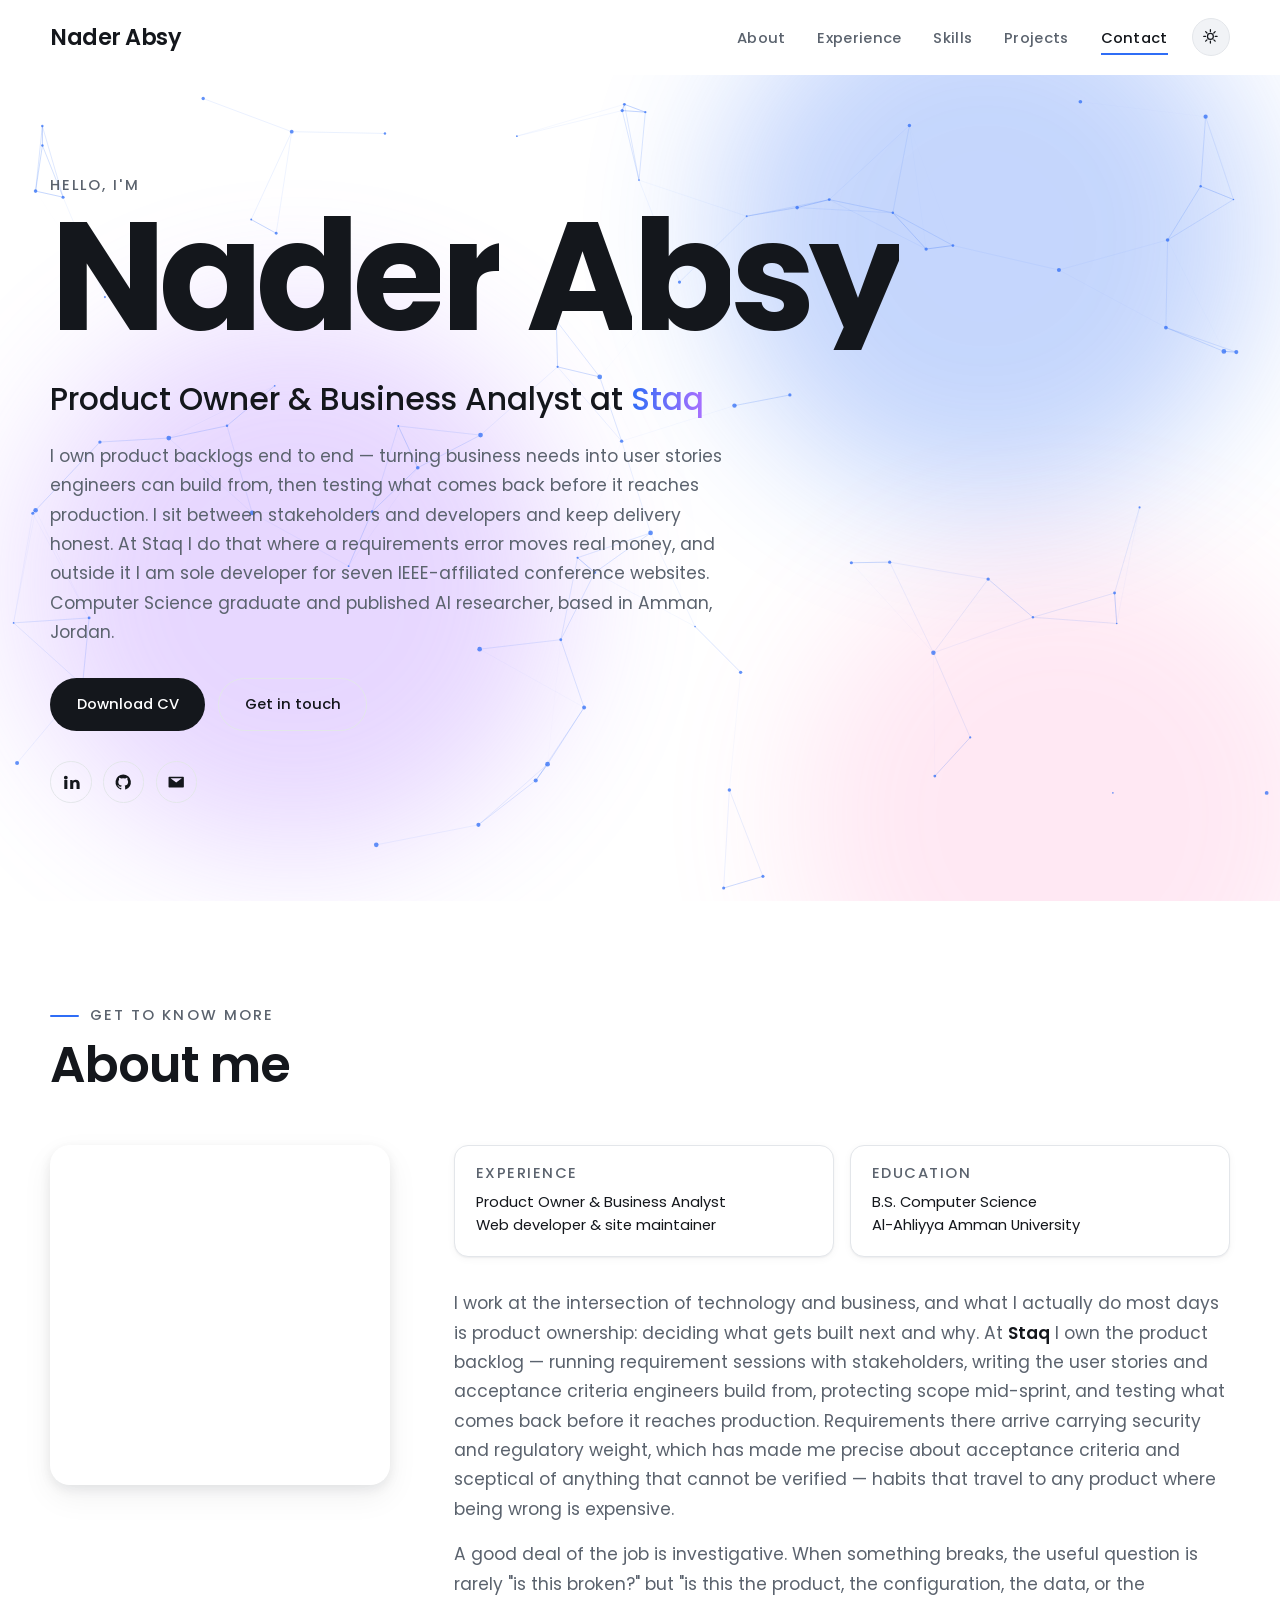
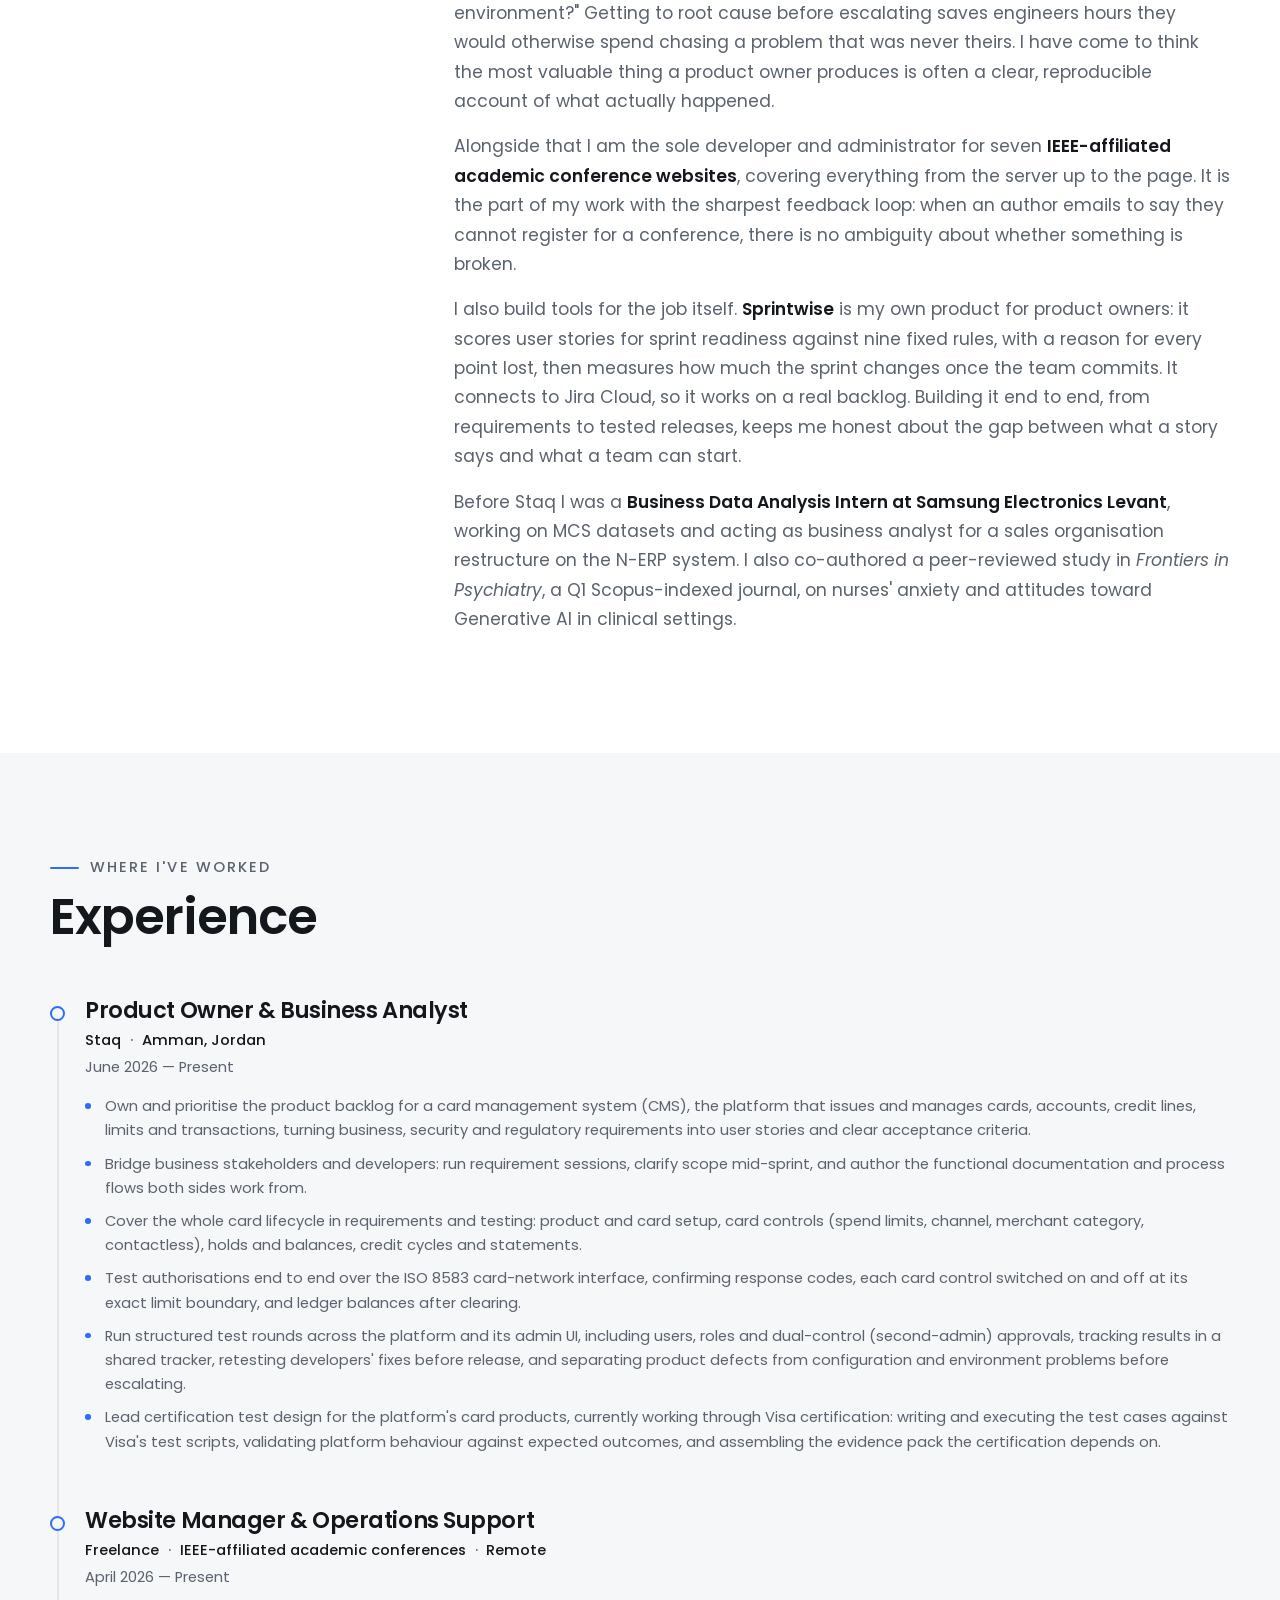
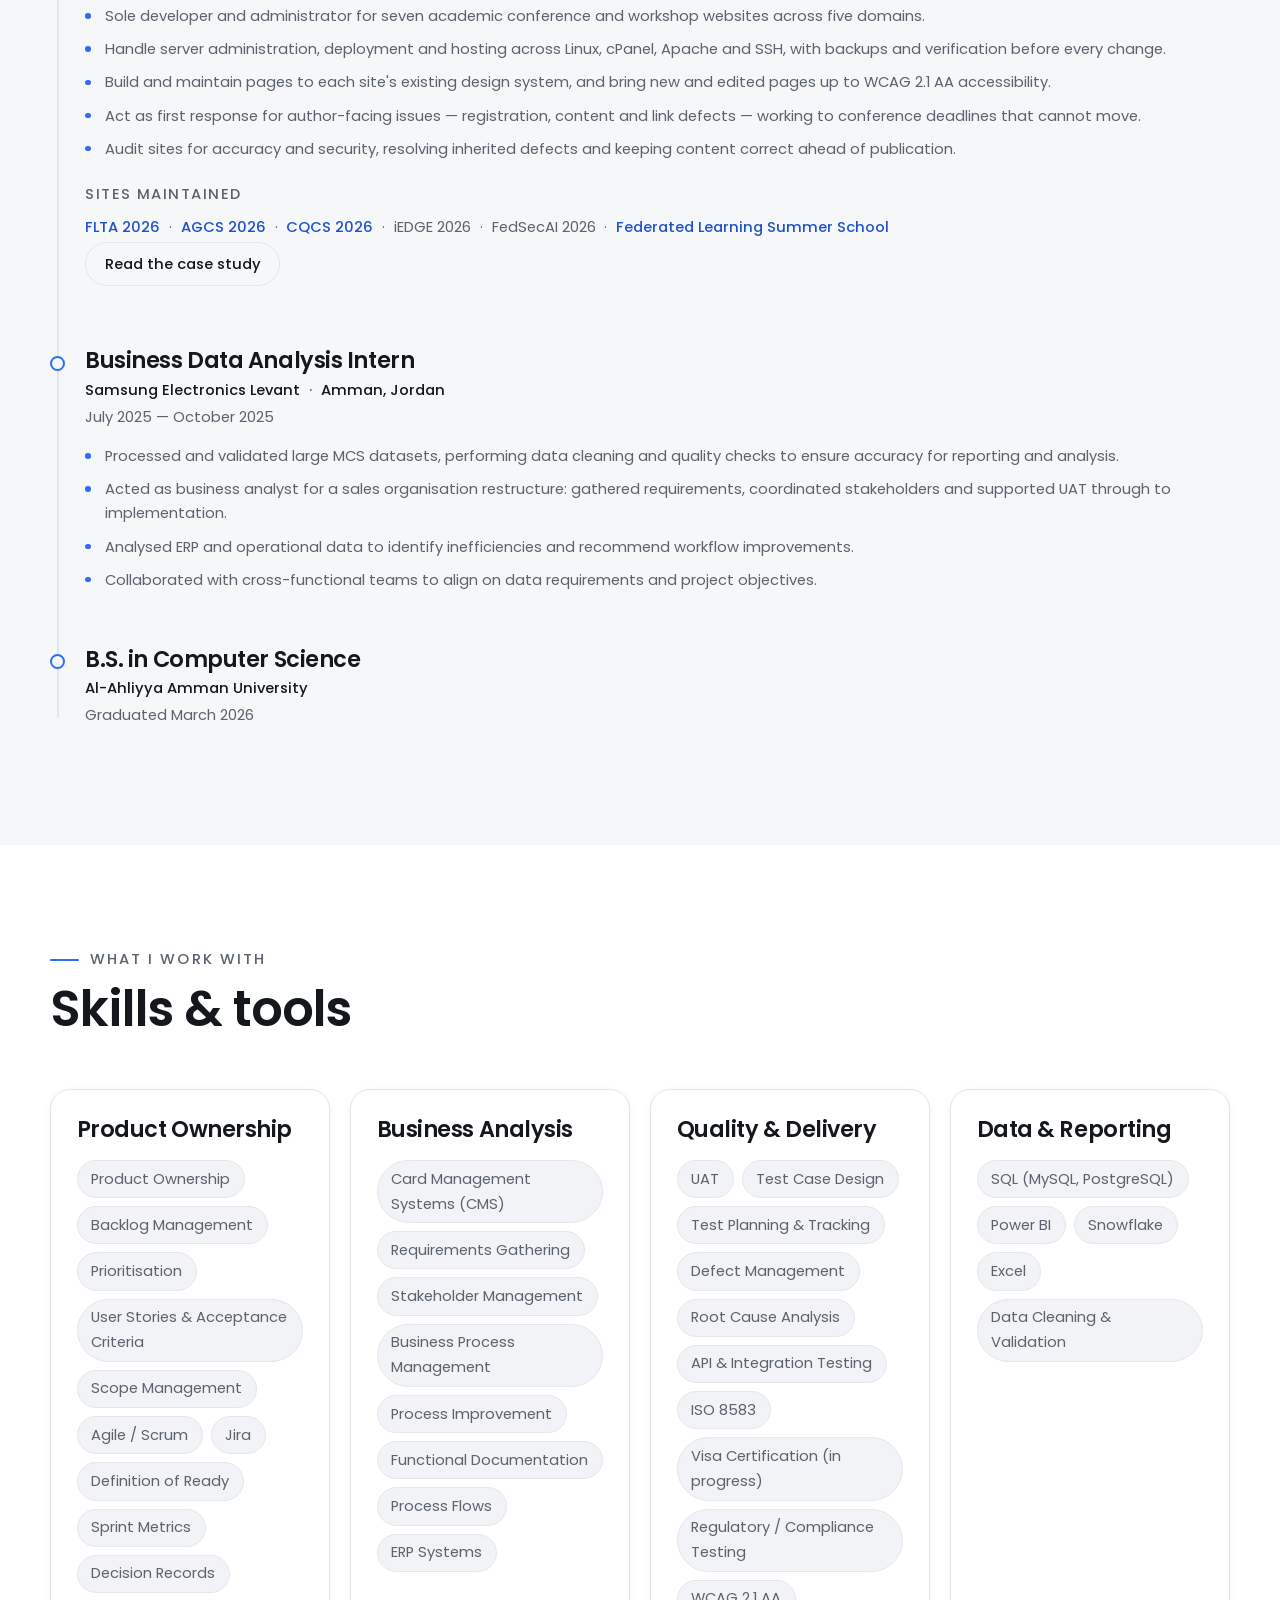
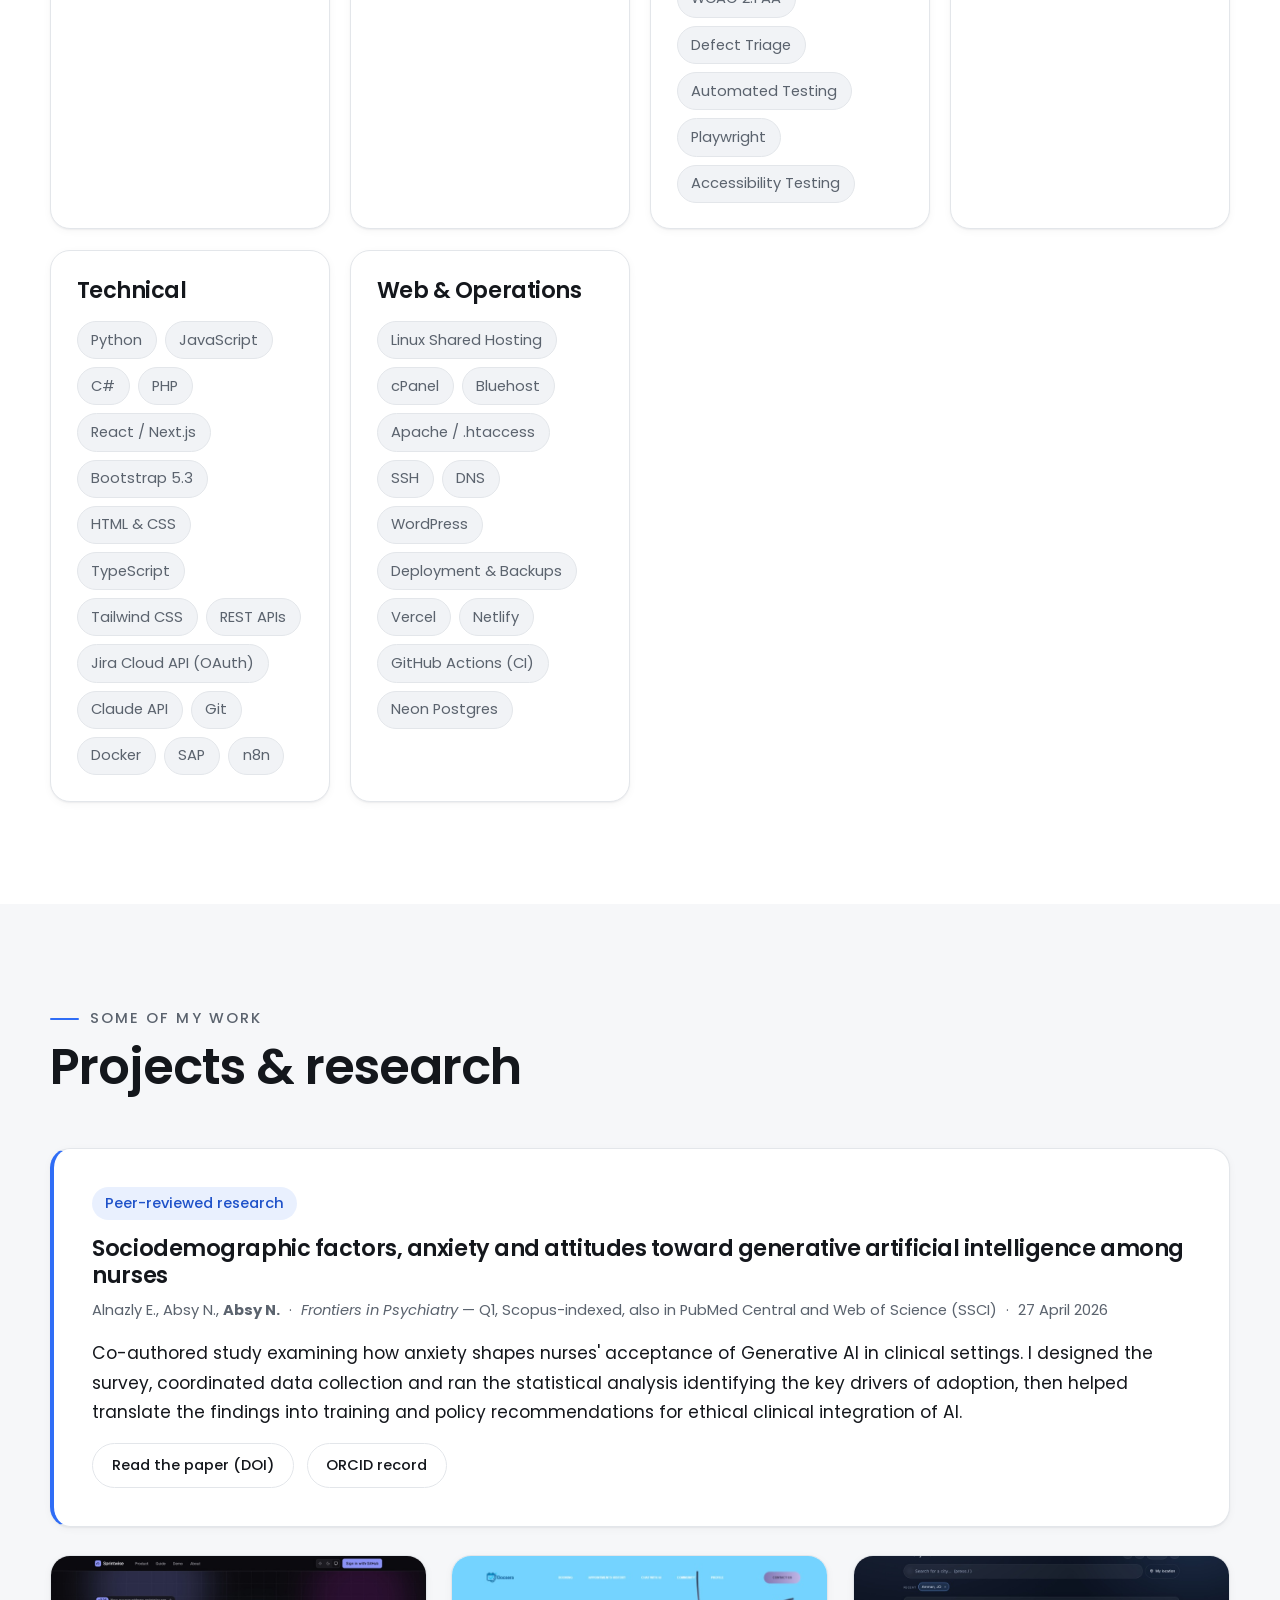
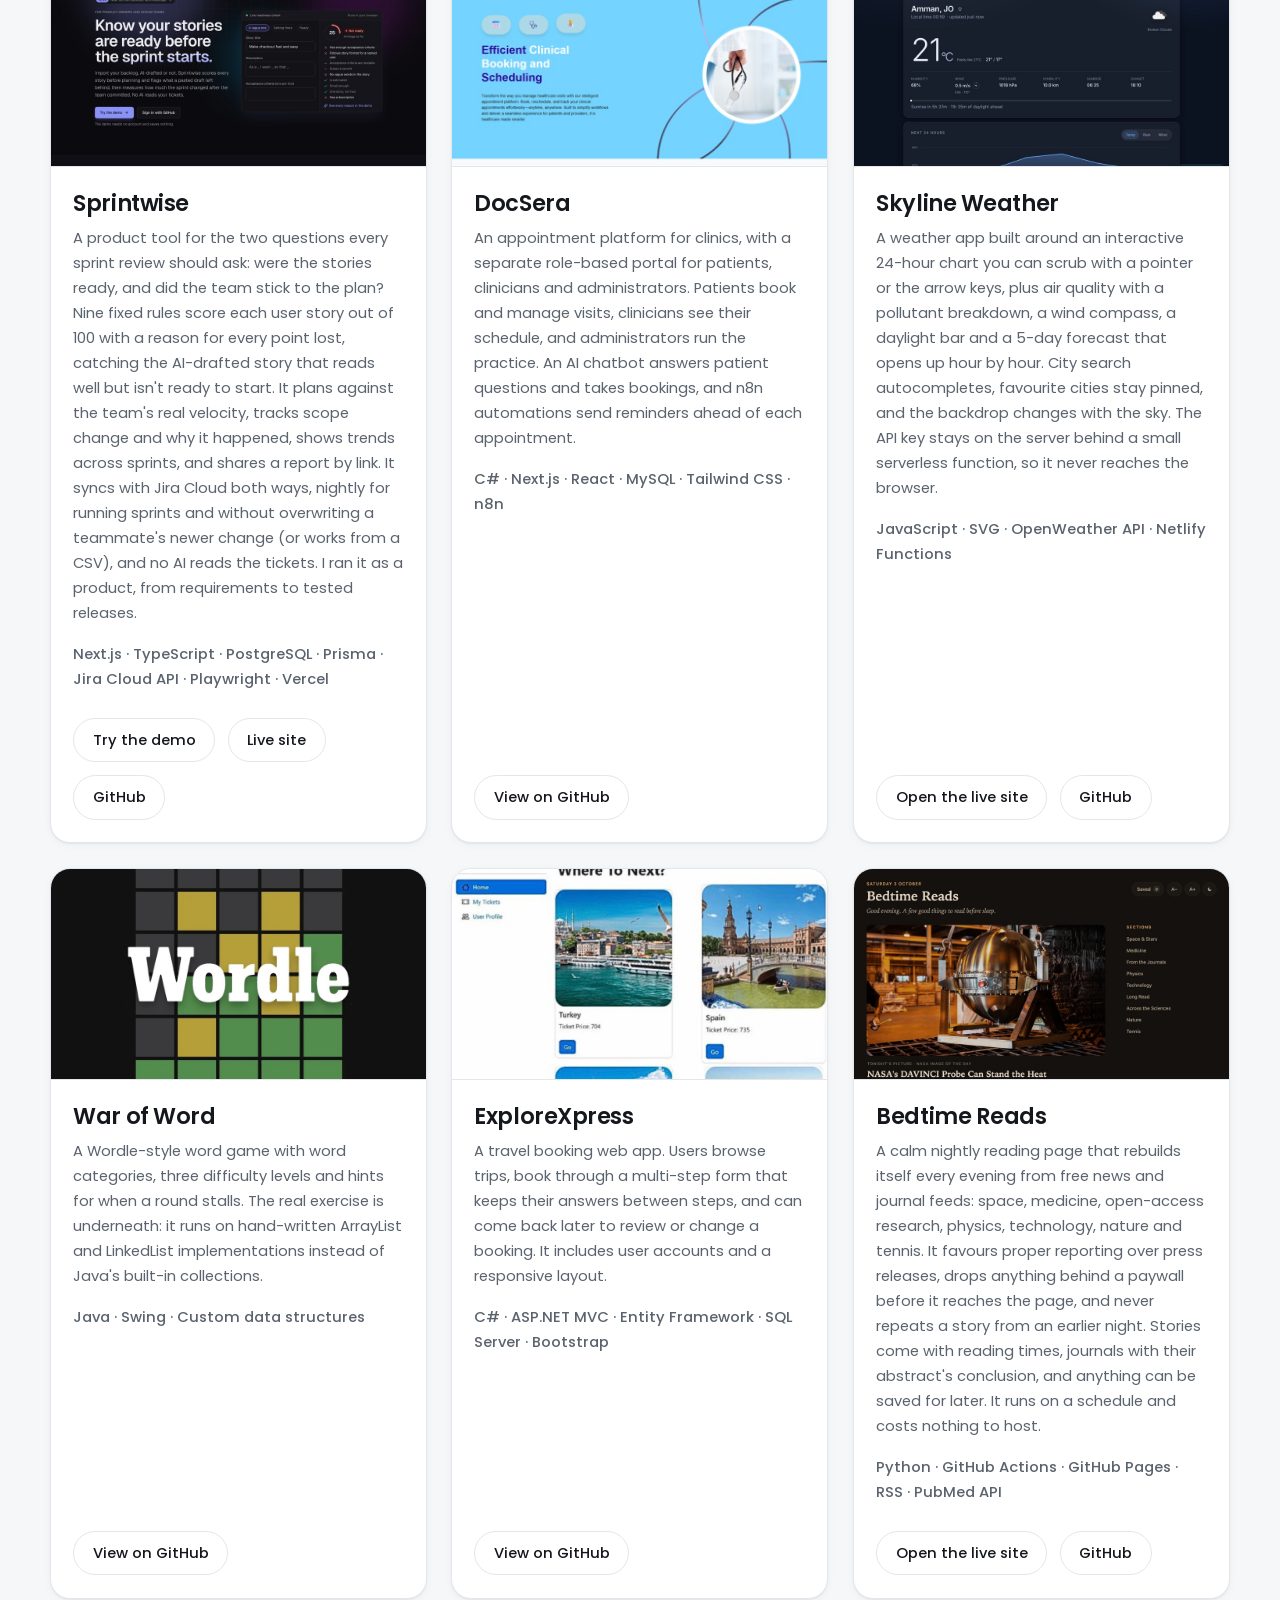
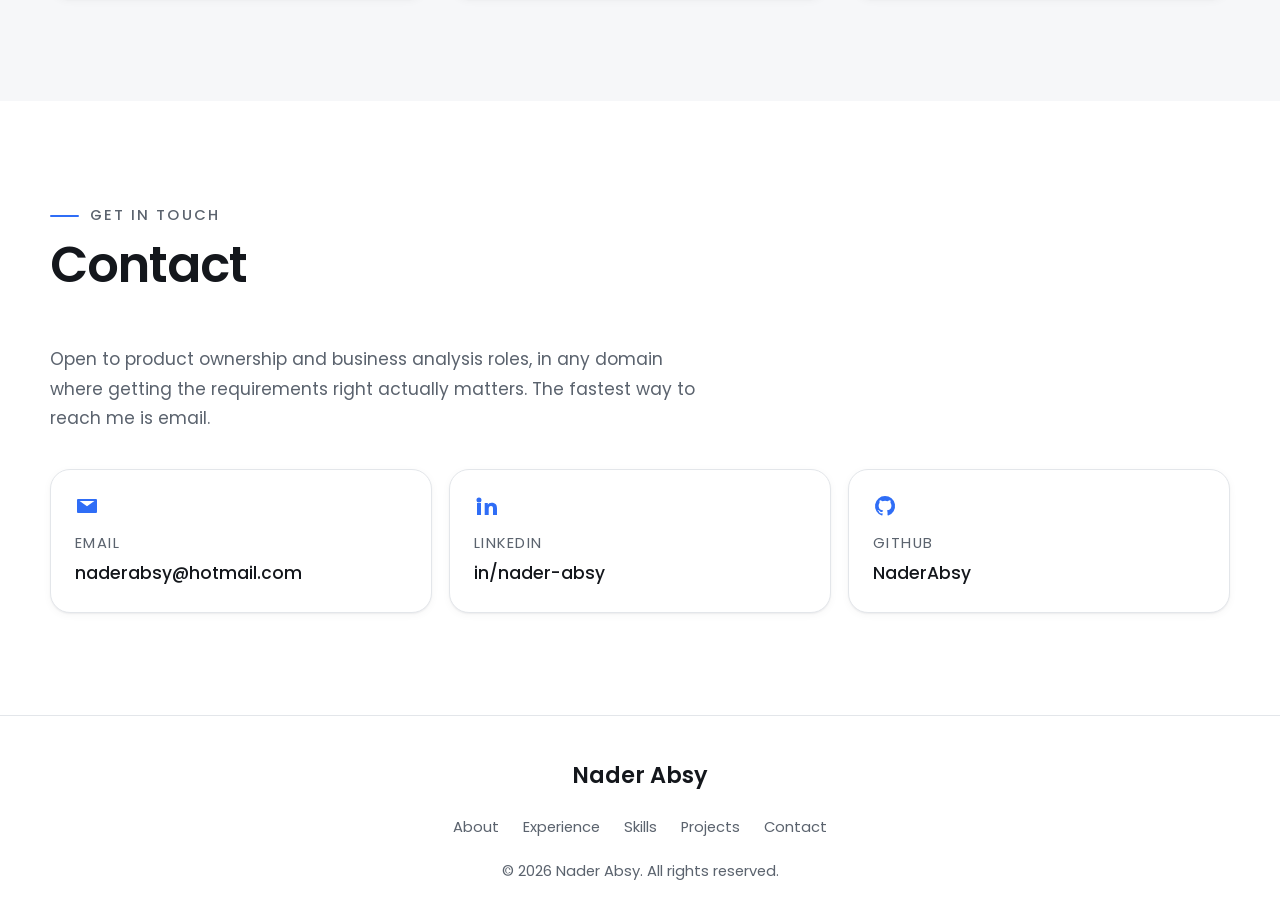
==== commit 28dd5a35: "Fold permissions testing into the test-rounds bullet, drop the case count Co-Authored-By: Claude Son" ====
--- a/index.html
+++ b/index.html
@@ -319,8 +319,7 @@
             <li>Bridge business stakeholders and developers: run requirement sessions, clarify scope mid-sprint, and author the functional documentation and process flows both sides work from.</li>
             <li>Cover the whole card lifecycle in requirements and testing: product and card setup, card controls (spend limits, channel, merchant category, contactless), holds and balances, credit cycles and statements.</li>
             <li>Test authorisations end to end over the ISO 8583 card-network interface, confirming response codes, each card control switched on and off at its exact limit boundary, and ledger balances after clearing.</li>
-            <li>Test users, roles and dual-control (second-admin) approvals in the admin dashboard, document defects where permissions were not enforced, and retest developers' fixes pull request by pull request before release.</li>
-            <li>Run structured rounds of 130+ test cases across the platform and its admin UI, tracking results in a shared tracker and separating product defects from configuration and environment problems before escalating.</li>
+            <li>Run structured test rounds across the platform and its admin UI, including users, roles and dual-control (second-admin) approvals, tracking results in a shared tracker, retesting developers' fixes before release, and separating product defects from configuration and environment problems before escalating.</li>
             <li>Lead certification test design for the platform's card products, currently working through Visa certification: writing and executing the test cases against Visa's test scripts, validating platform behaviour against expected outcomes, and assembling the evidence pack the certification depends on.</li>
           </ul>
         </li>
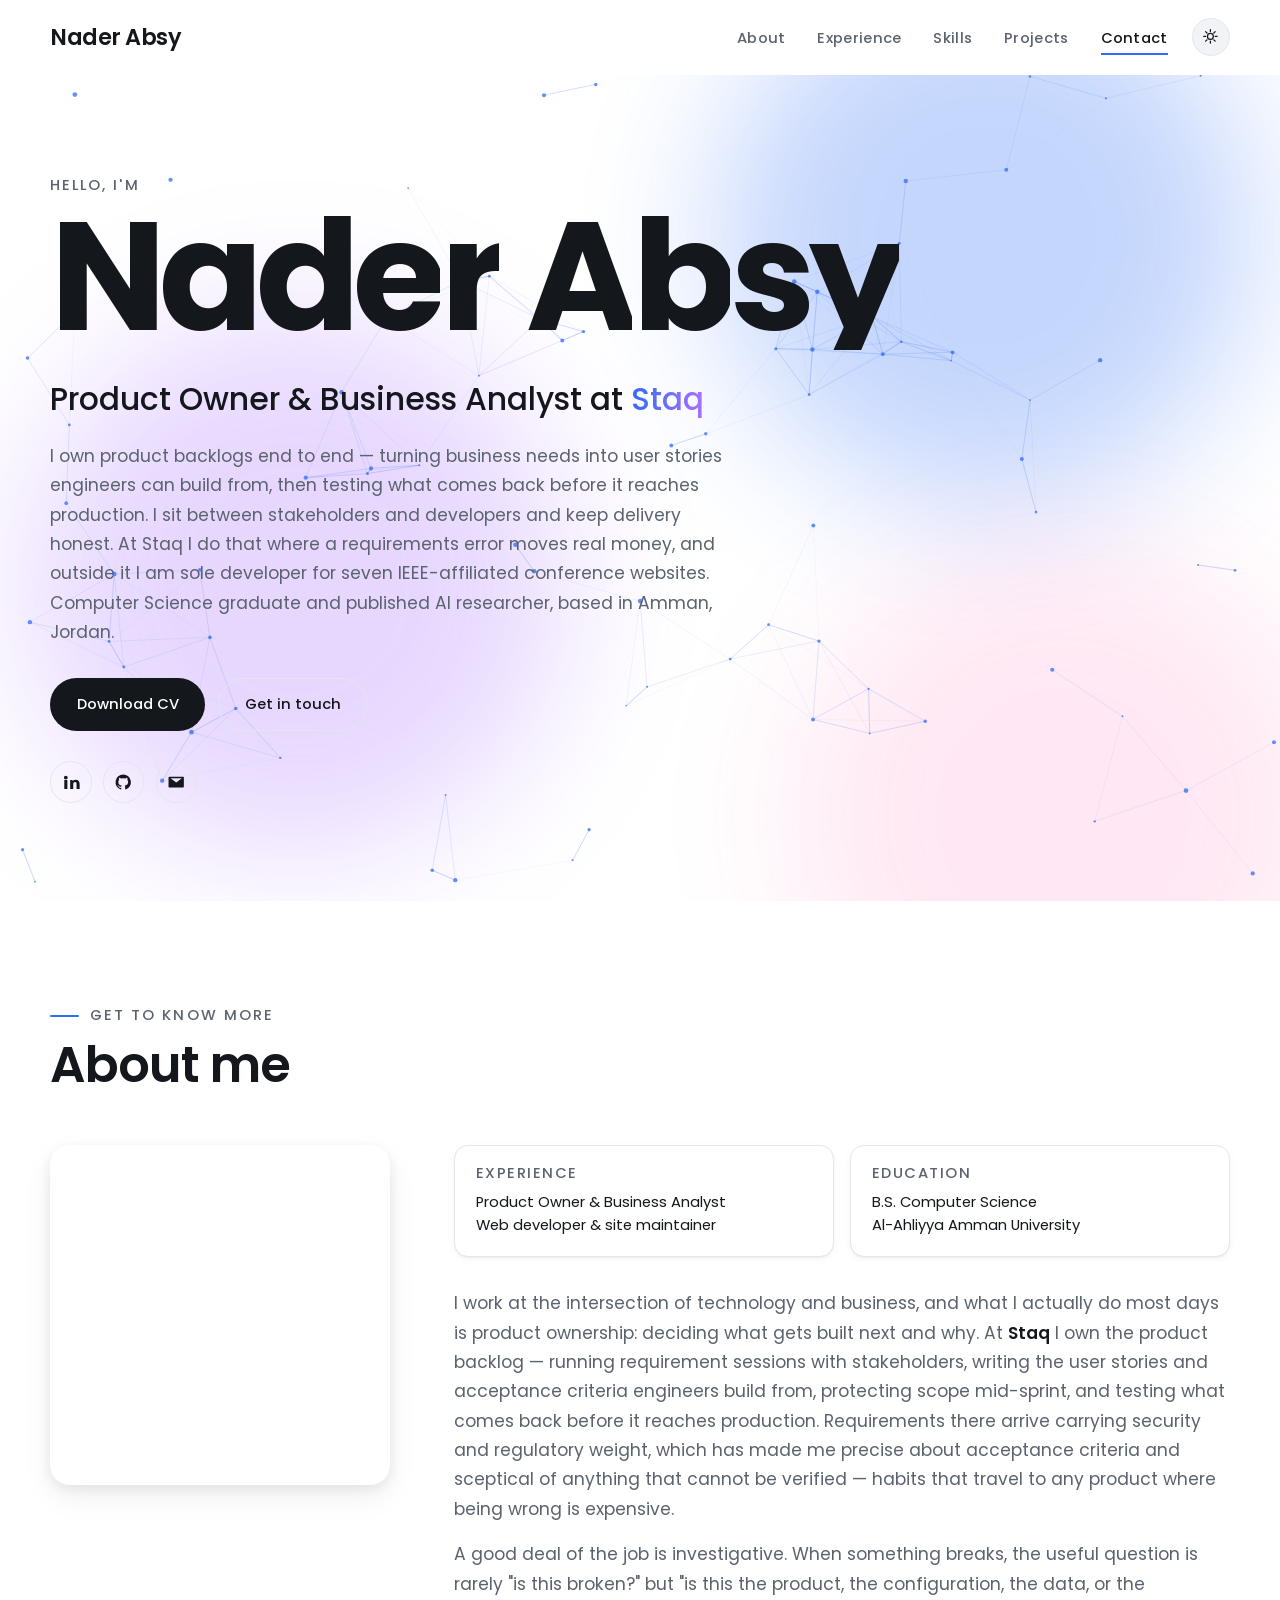
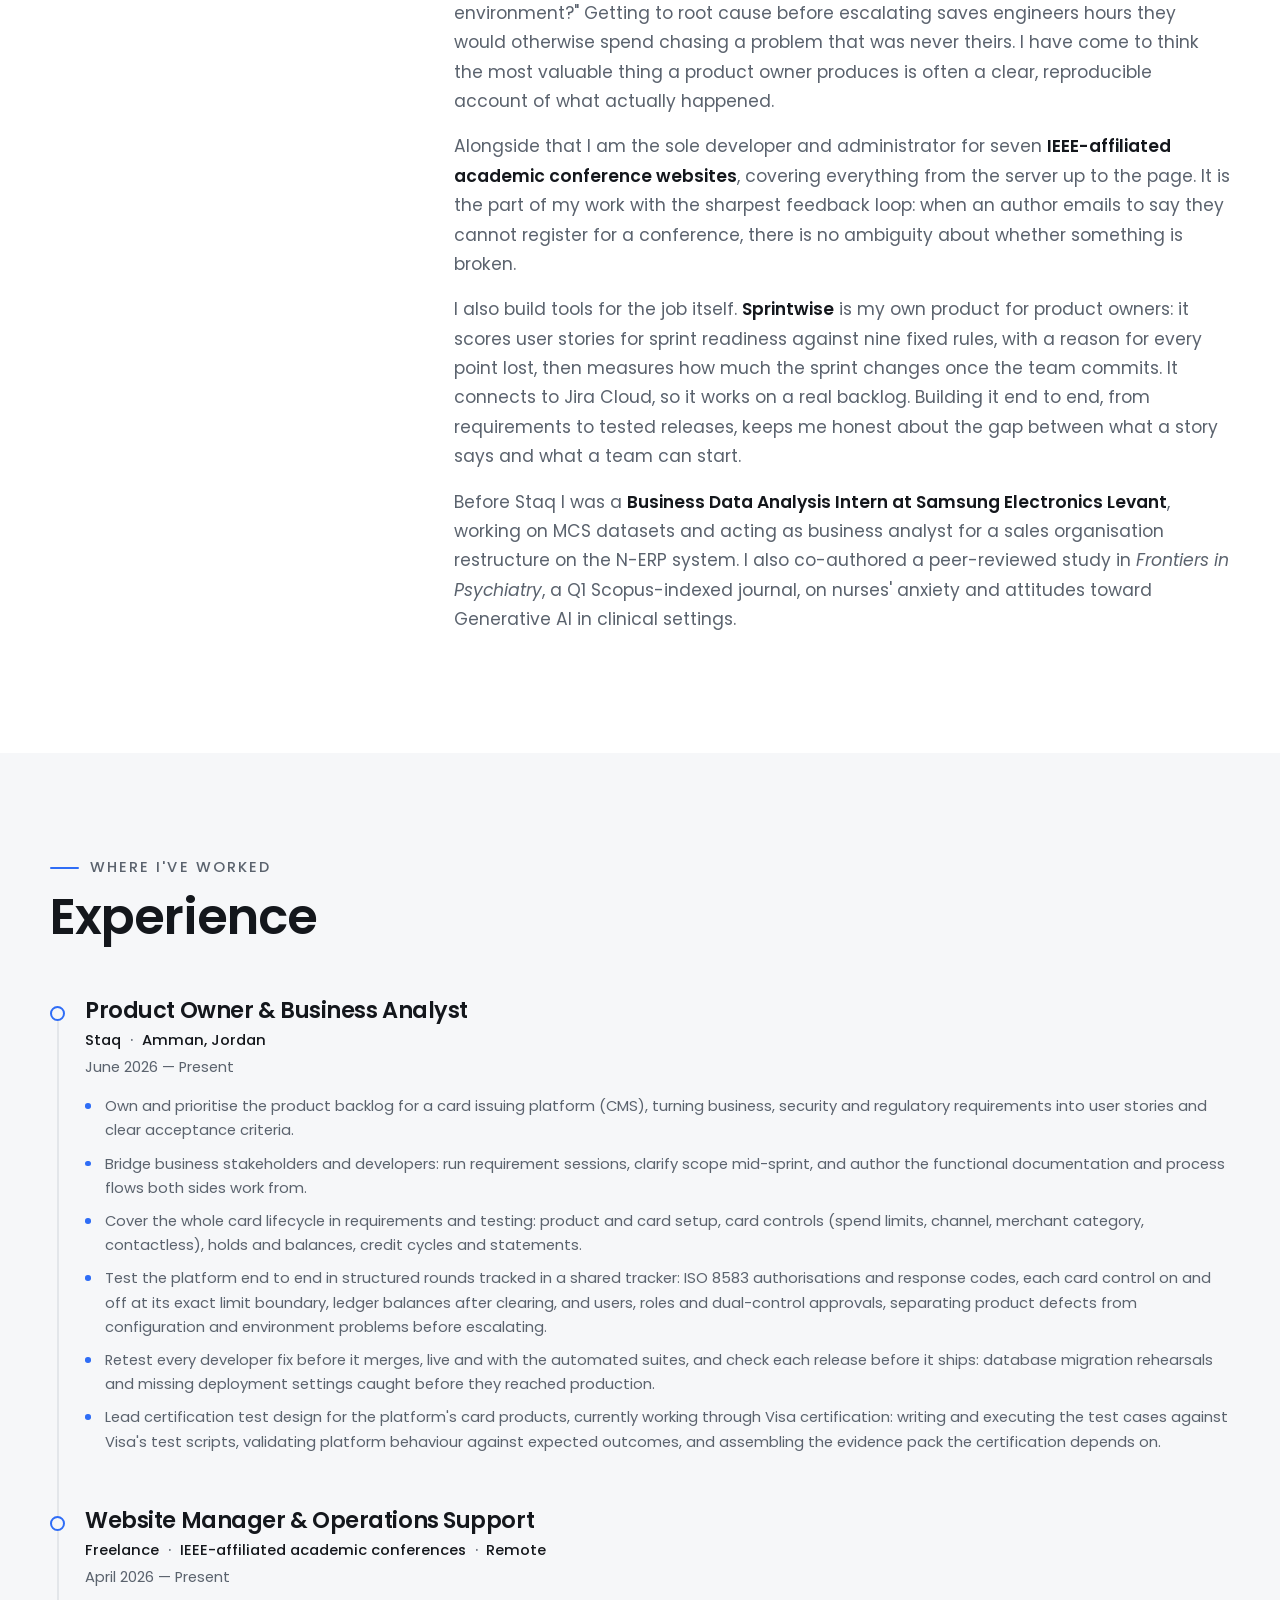
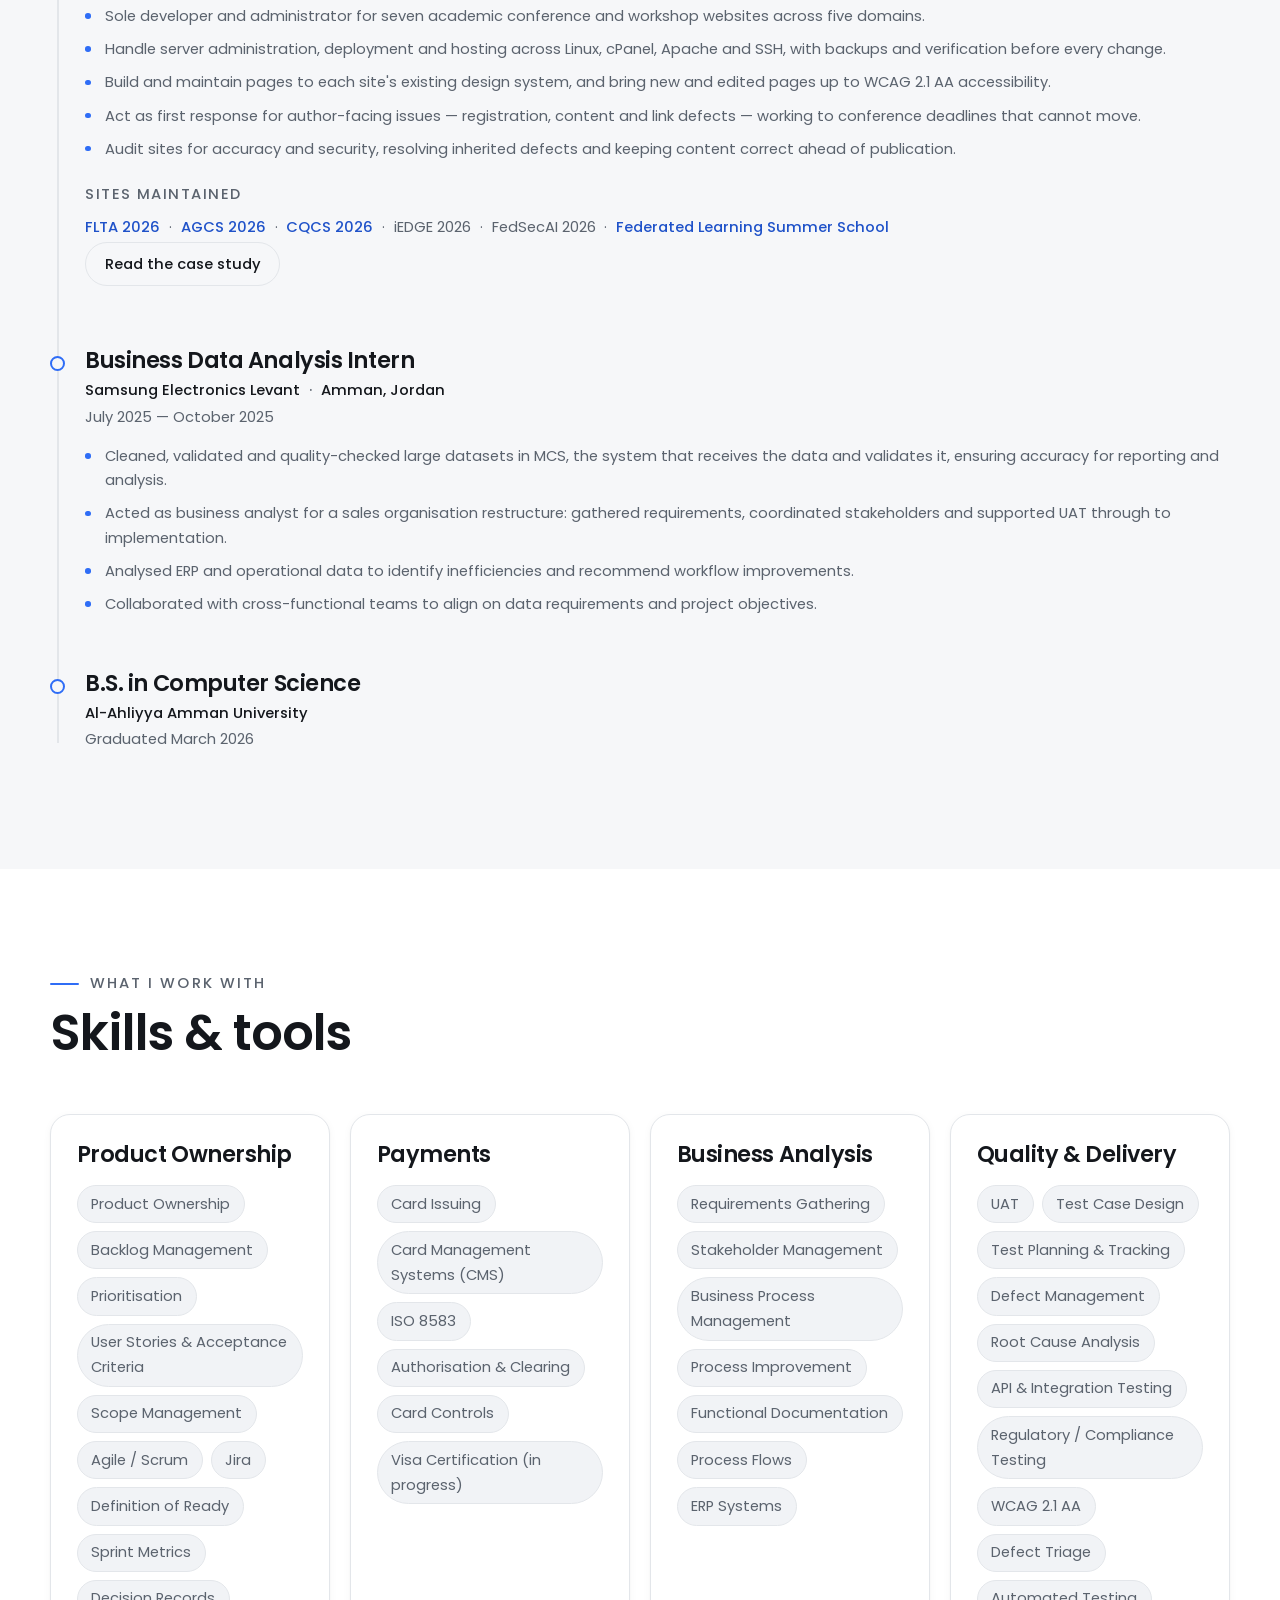
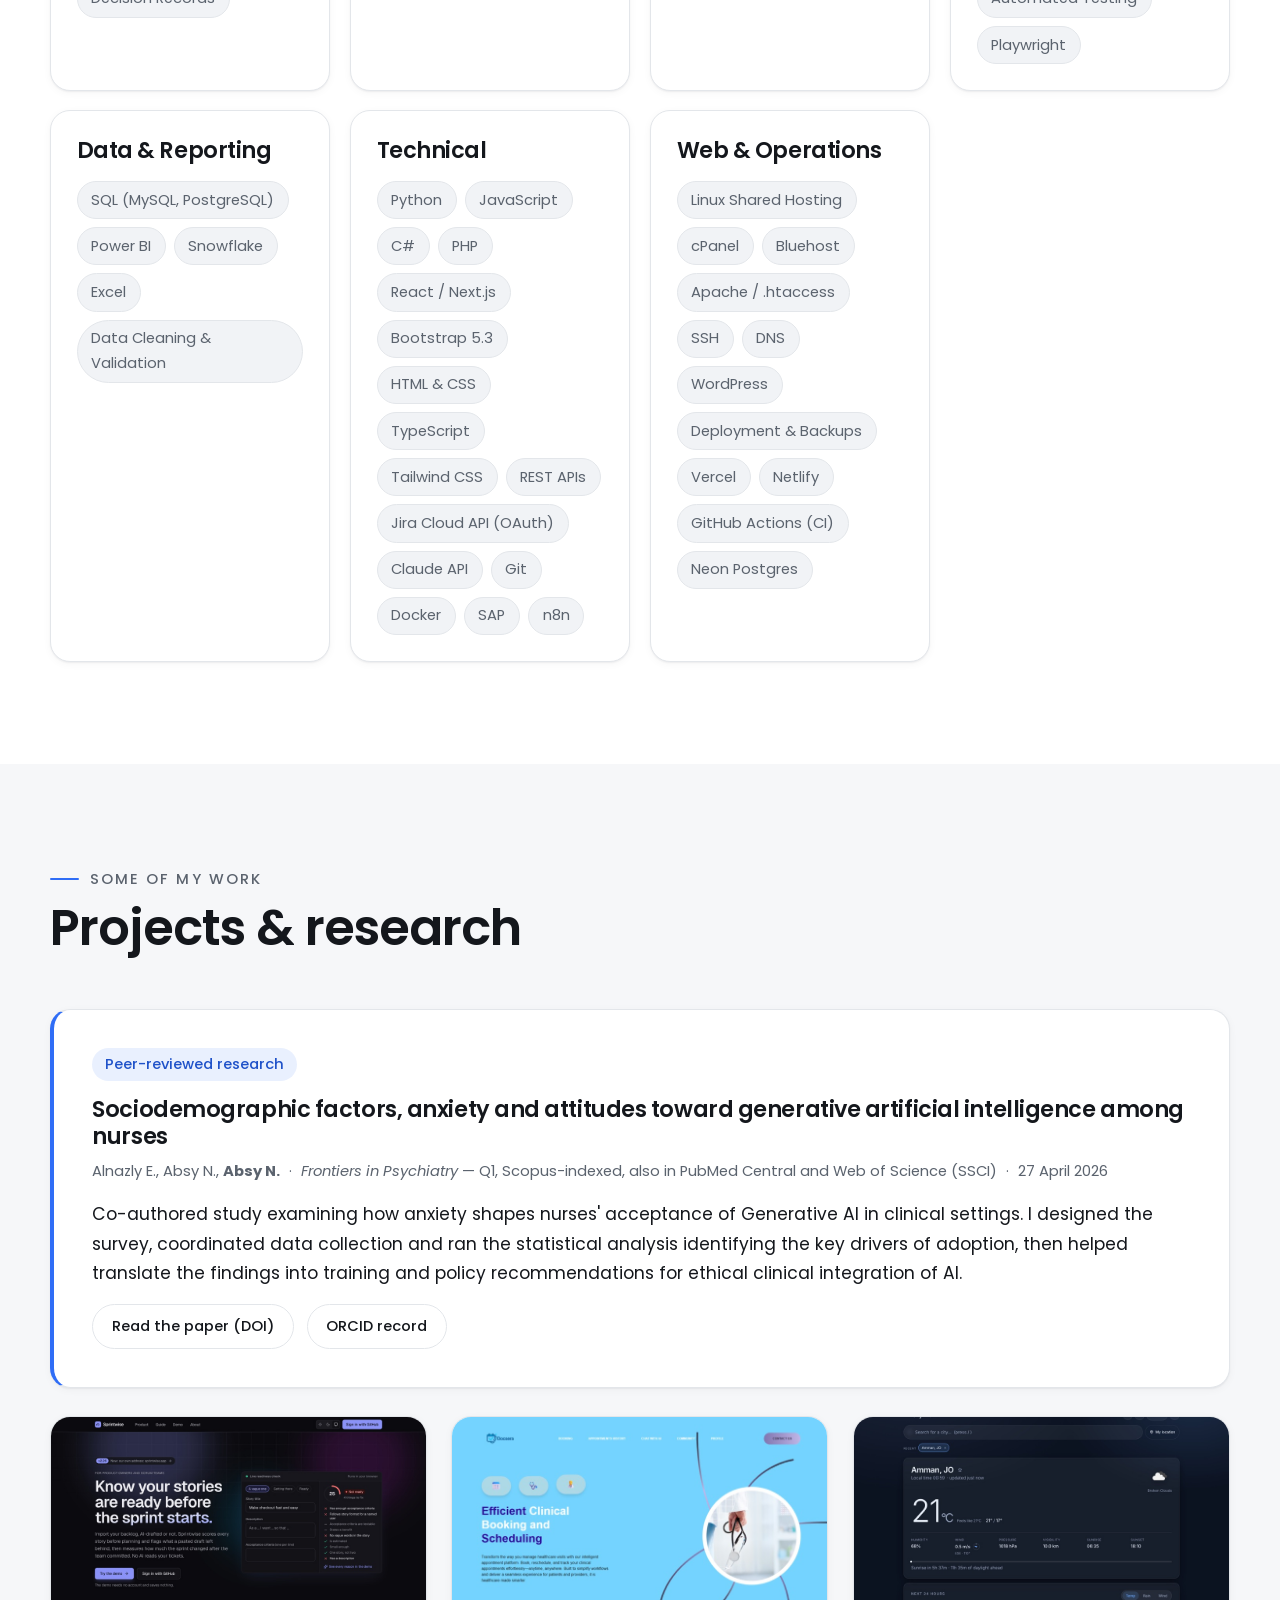
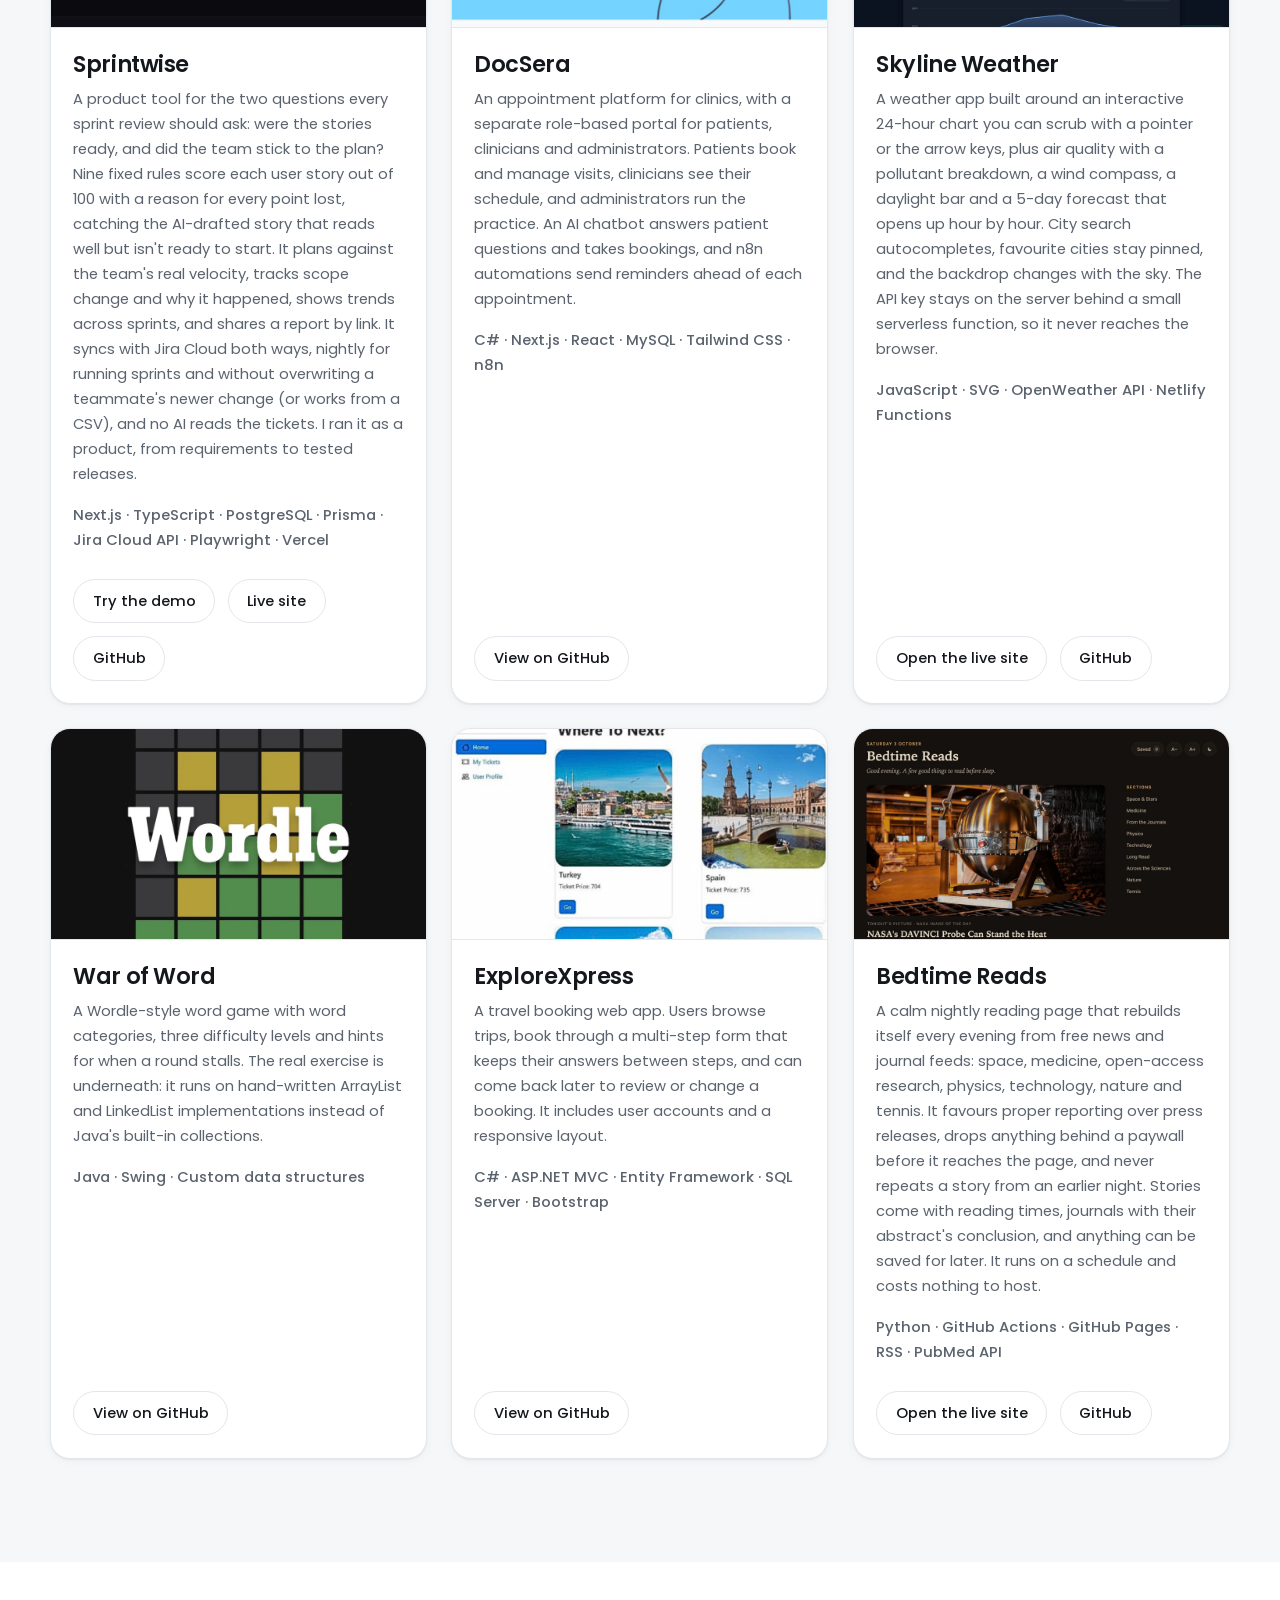
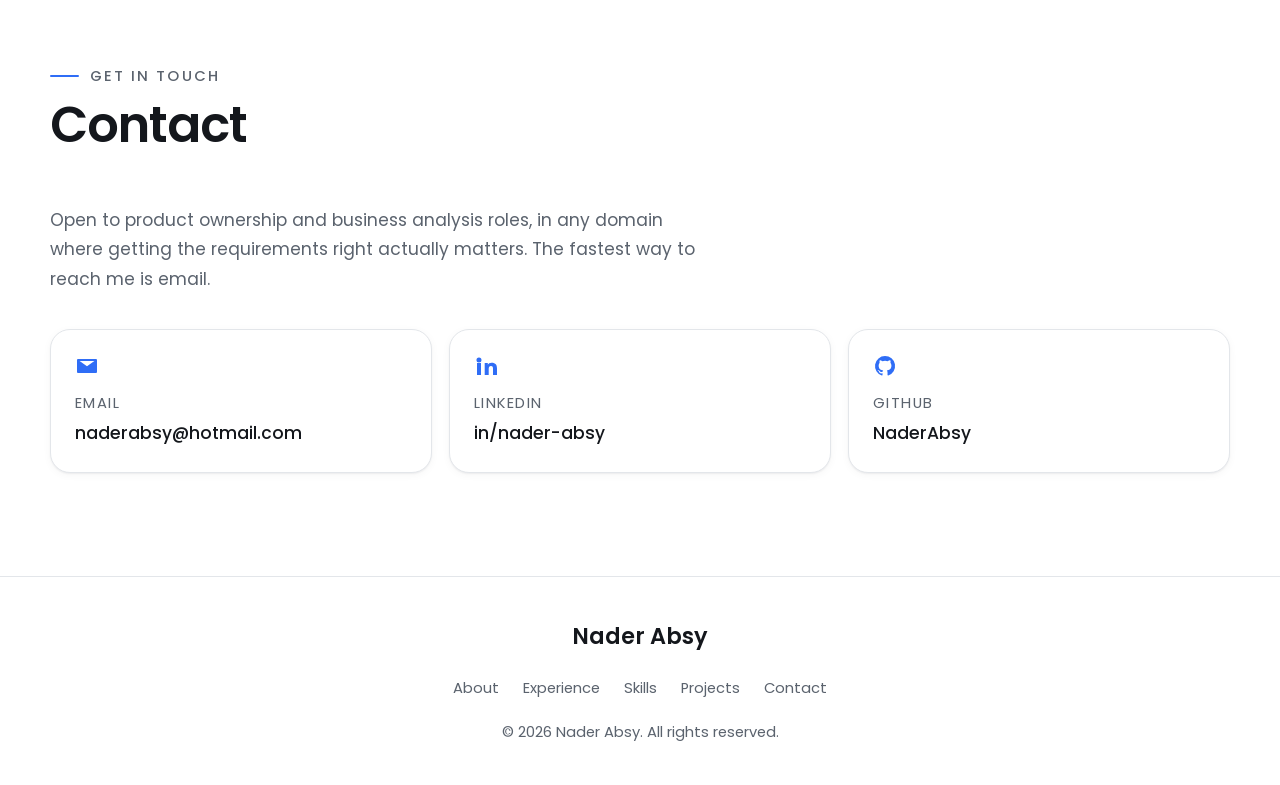
==== commit 0d30ab5c: "Staq bullets, Payments skills, Publications section and CV clean-up Co-Authored-By: Claude Sonnet 5." ====
--- a/index.html
+++ b/index.html
@@ -315,11 +315,11 @@
             <p class="period"><time datetime="2026-06">June 2026</time> — Present</p>
           </div>
           <ul class="bullets">
-            <li>Own and prioritise the product backlog for a card management system (CMS), the platform that issues and manages cards, accounts, credit lines, limits and transactions, turning business, security and regulatory requirements into user stories and clear acceptance criteria.</li>
+            <li>Own and prioritise the product backlog for a card issuing platform (CMS), turning business, security and regulatory requirements into user stories and clear acceptance criteria.</li>
             <li>Bridge business stakeholders and developers: run requirement sessions, clarify scope mid-sprint, and author the functional documentation and process flows both sides work from.</li>
             <li>Cover the whole card lifecycle in requirements and testing: product and card setup, card controls (spend limits, channel, merchant category, contactless), holds and balances, credit cycles and statements.</li>
-            <li>Test authorisations end to end over the ISO 8583 card-network interface, confirming response codes, each card control switched on and off at its exact limit boundary, and ledger balances after clearing.</li>
-            <li>Run structured test rounds across the platform and its admin UI, including users, roles and dual-control (second-admin) approvals, tracking results in a shared tracker, retesting developers' fixes before release, and separating product defects from configuration and environment problems before escalating.</li>
+            <li>Test the platform end to end in structured rounds tracked in a shared tracker: ISO 8583 authorisations and response codes, each card control on and off at its exact limit boundary, ledger balances after clearing, and users, roles and dual-control approvals, separating product defects from configuration and environment problems before escalating.</li>
+            <li>Retest every developer fix before it merges, live and with the automated suites, and check each release before it ships: database migration rehearsals and missing deployment settings caught before they reached production.</li>
             <li>Lead certification test design for the platform's card products, currently working through Visa certification: writing and executing the test cases against Visa's test scripts, validating platform behaviour against expected outcomes, and assembling the evidence pack the certification depends on.</li>
           </ul>
         </li>
@@ -357,7 +357,7 @@
             <p class="period"><time datetime="2025-07">July 2025</time> — <time datetime="2025-10">October 2025</time></p>
           </div>
           <ul class="bullets">
-            <li>Processed and validated large MCS datasets, performing data cleaning and quality checks to ensure accuracy for reporting and analysis.</li>
+            <li>Cleaned, validated and quality-checked large datasets in MCS, the system that receives the data and validates it, ensuring accuracy for reporting and analysis.</li>
             <li>Acted as business analyst for a sales organisation restructure: gathered requirements, coordinated stakeholders and supported UAT through to implementation.</li>
             <li>Analysed ERP and operational data to identify inefficiencies and recommend workflow improvements.</li>
             <li>Collaborated with cross-functional teams to align on data requirements and project objectives.</li>
@@ -391,9 +391,16 @@
           </ul>
         </div>
         <div class="skill-card reveal">
+          <h3>Payments</h3>
+          <ul class="tags">
+            <li>Card Issuing</li><li>Card Management Systems (CMS)</li><li>ISO 8583</li>
+            <li>Authorisation &amp; Clearing</li><li>Card Controls</li><li>Visa Certification (in progress)</li>
+          </ul>
+        </div>
+        <div class="skill-card reveal">
           <h3>Business Analysis</h3>
           <ul class="tags">
-            <li>Card Management Systems (CMS)</li><li>Requirements Gathering</li><li>Stakeholder Management</li>
+            <li>Requirements Gathering</li><li>Stakeholder Management</li>
             <li>Business Process Management</li><li>Process Improvement</li>
             <li>Functional Documentation</li><li>Process Flows</li><li>ERP Systems</li>
           </ul>
@@ -403,9 +410,9 @@
           <ul class="tags">
             <li>UAT</li><li>Test Case Design</li><li>Test Planning &amp; Tracking</li>
             <li>Defect Management</li><li>Root Cause Analysis</li>
-            <li>API &amp; Integration Testing</li><li>ISO 8583</li><li>Visa Certification (in progress)</li><li>Regulatory / Compliance Testing</li>
+            <li>API &amp; Integration Testing</li><li>Regulatory / Compliance Testing</li>
             <li>WCAG 2.1 AA</li><li>Defect Triage</li>
-            <li>Automated Testing</li><li>Playwright</li><li>Accessibility Testing</li>
+            <li>Automated Testing</li><li>Playwright</li>
           </ul>
         </div>
         <div class="skill-card reveal">
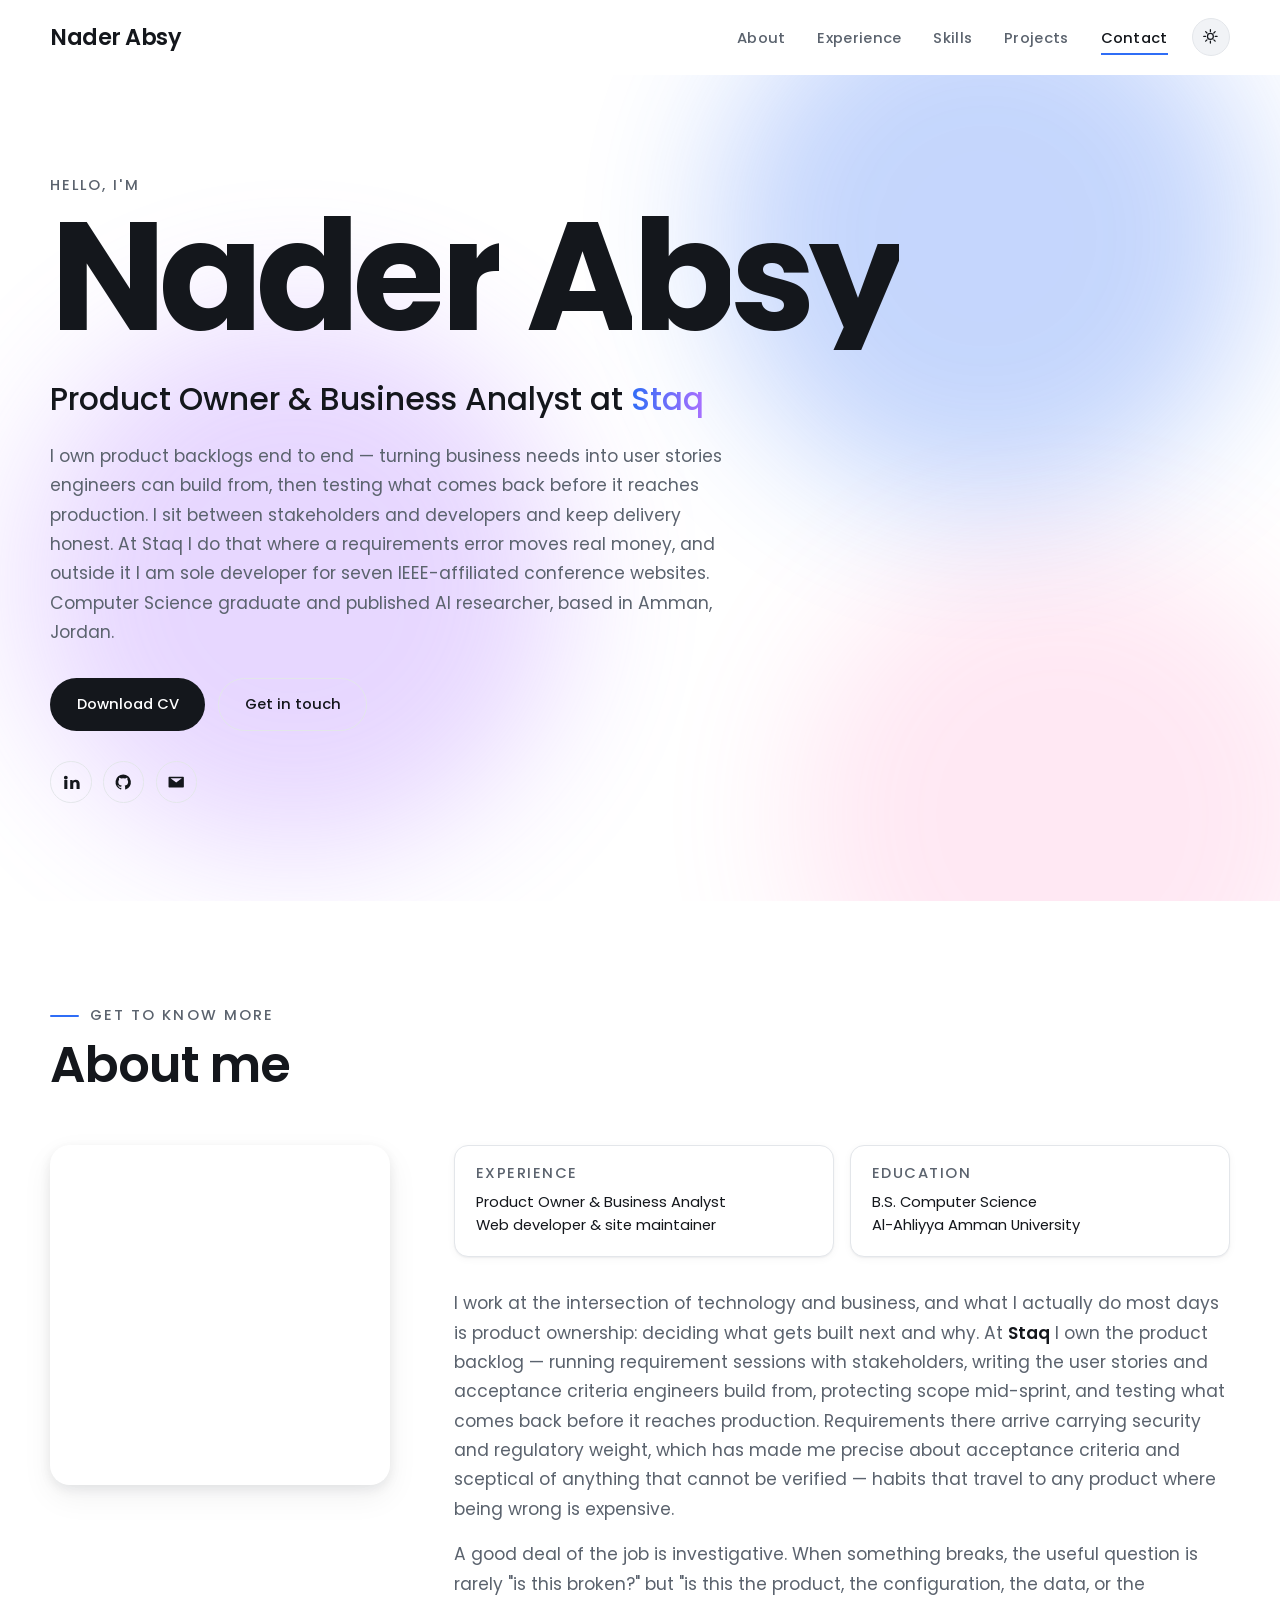
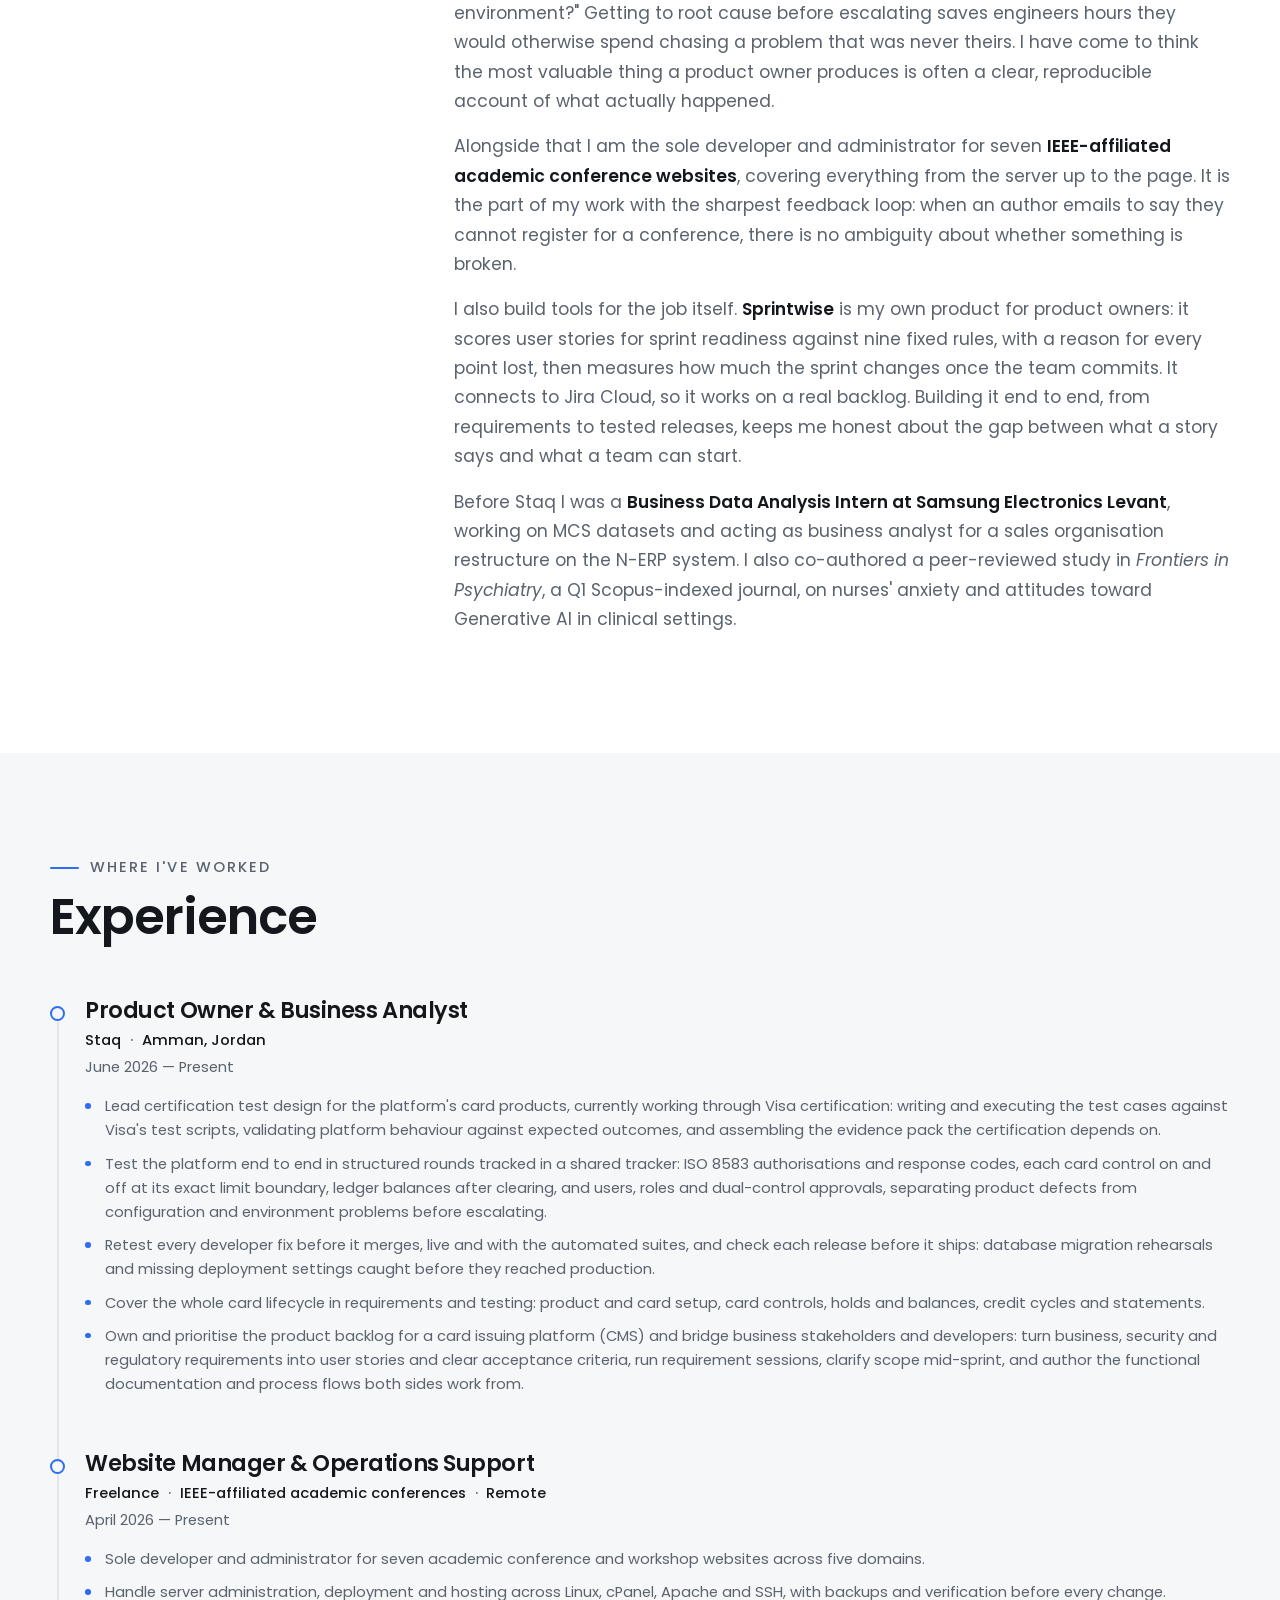
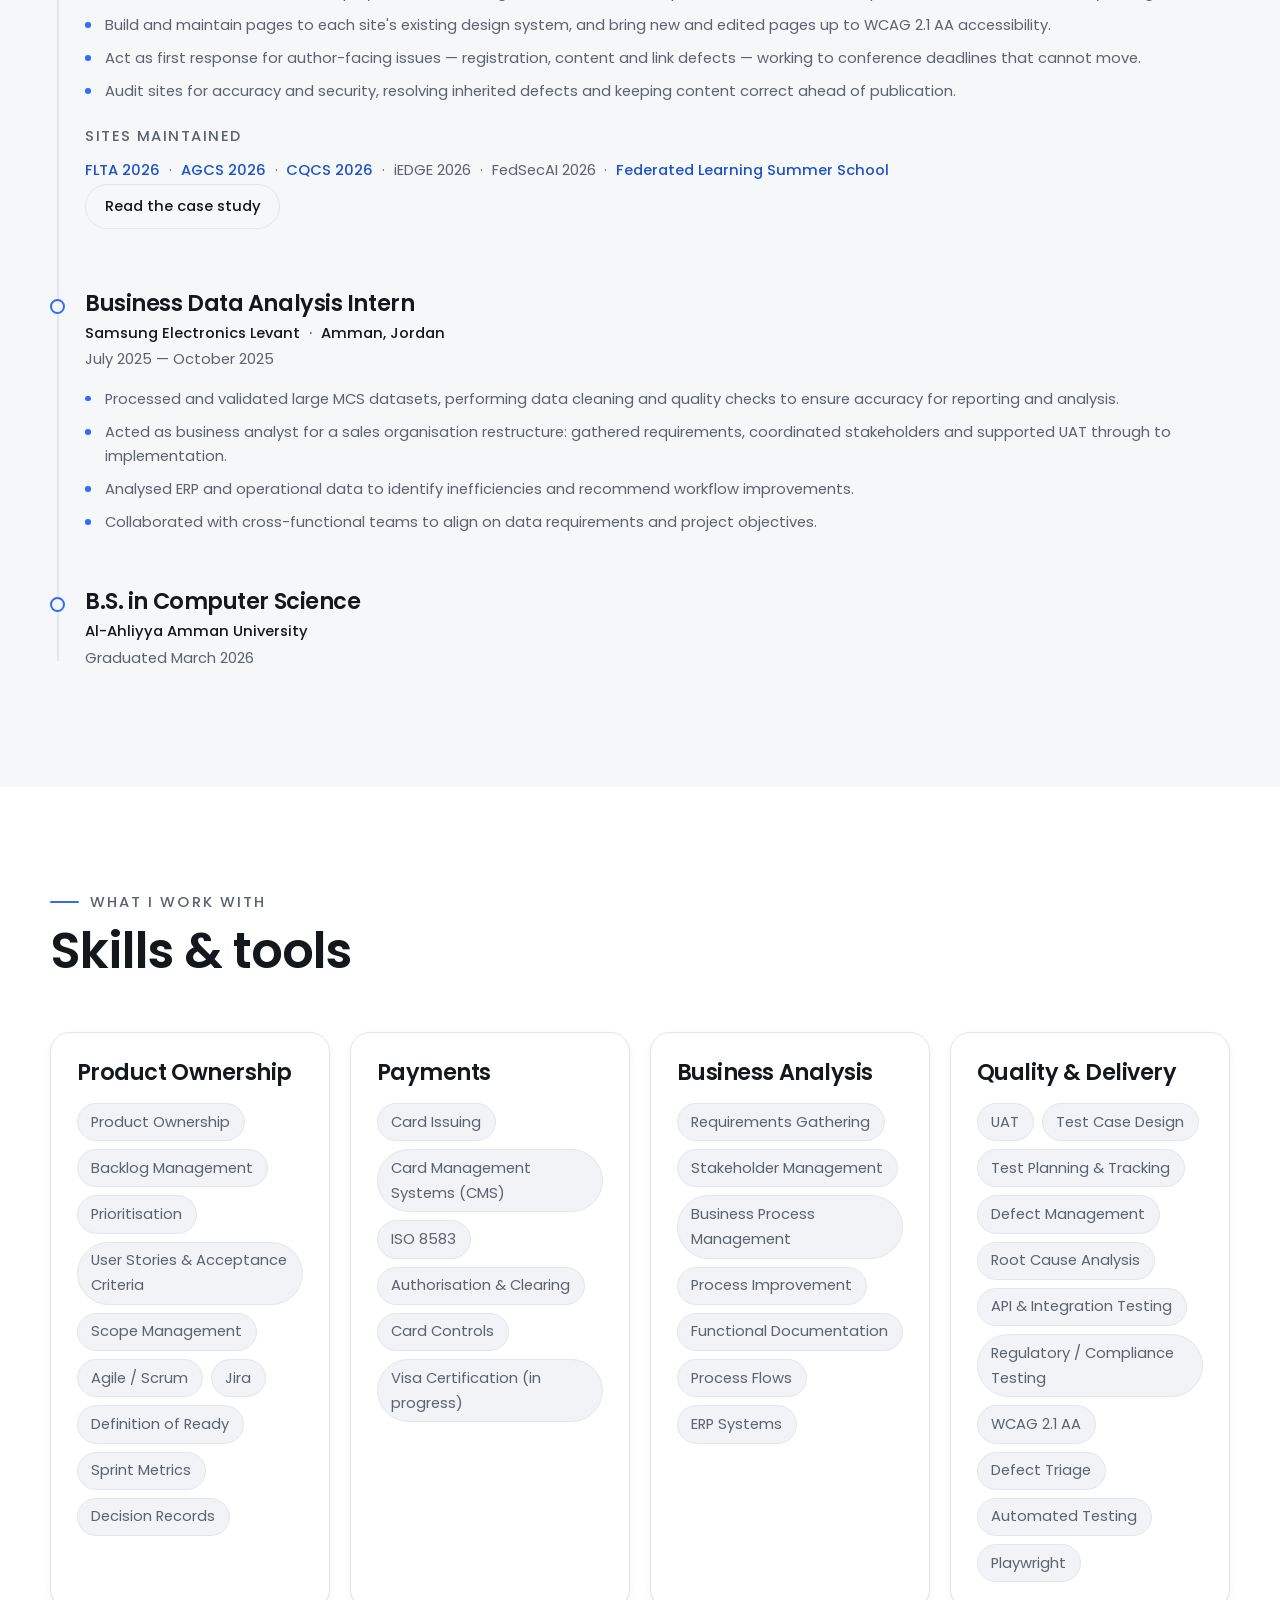
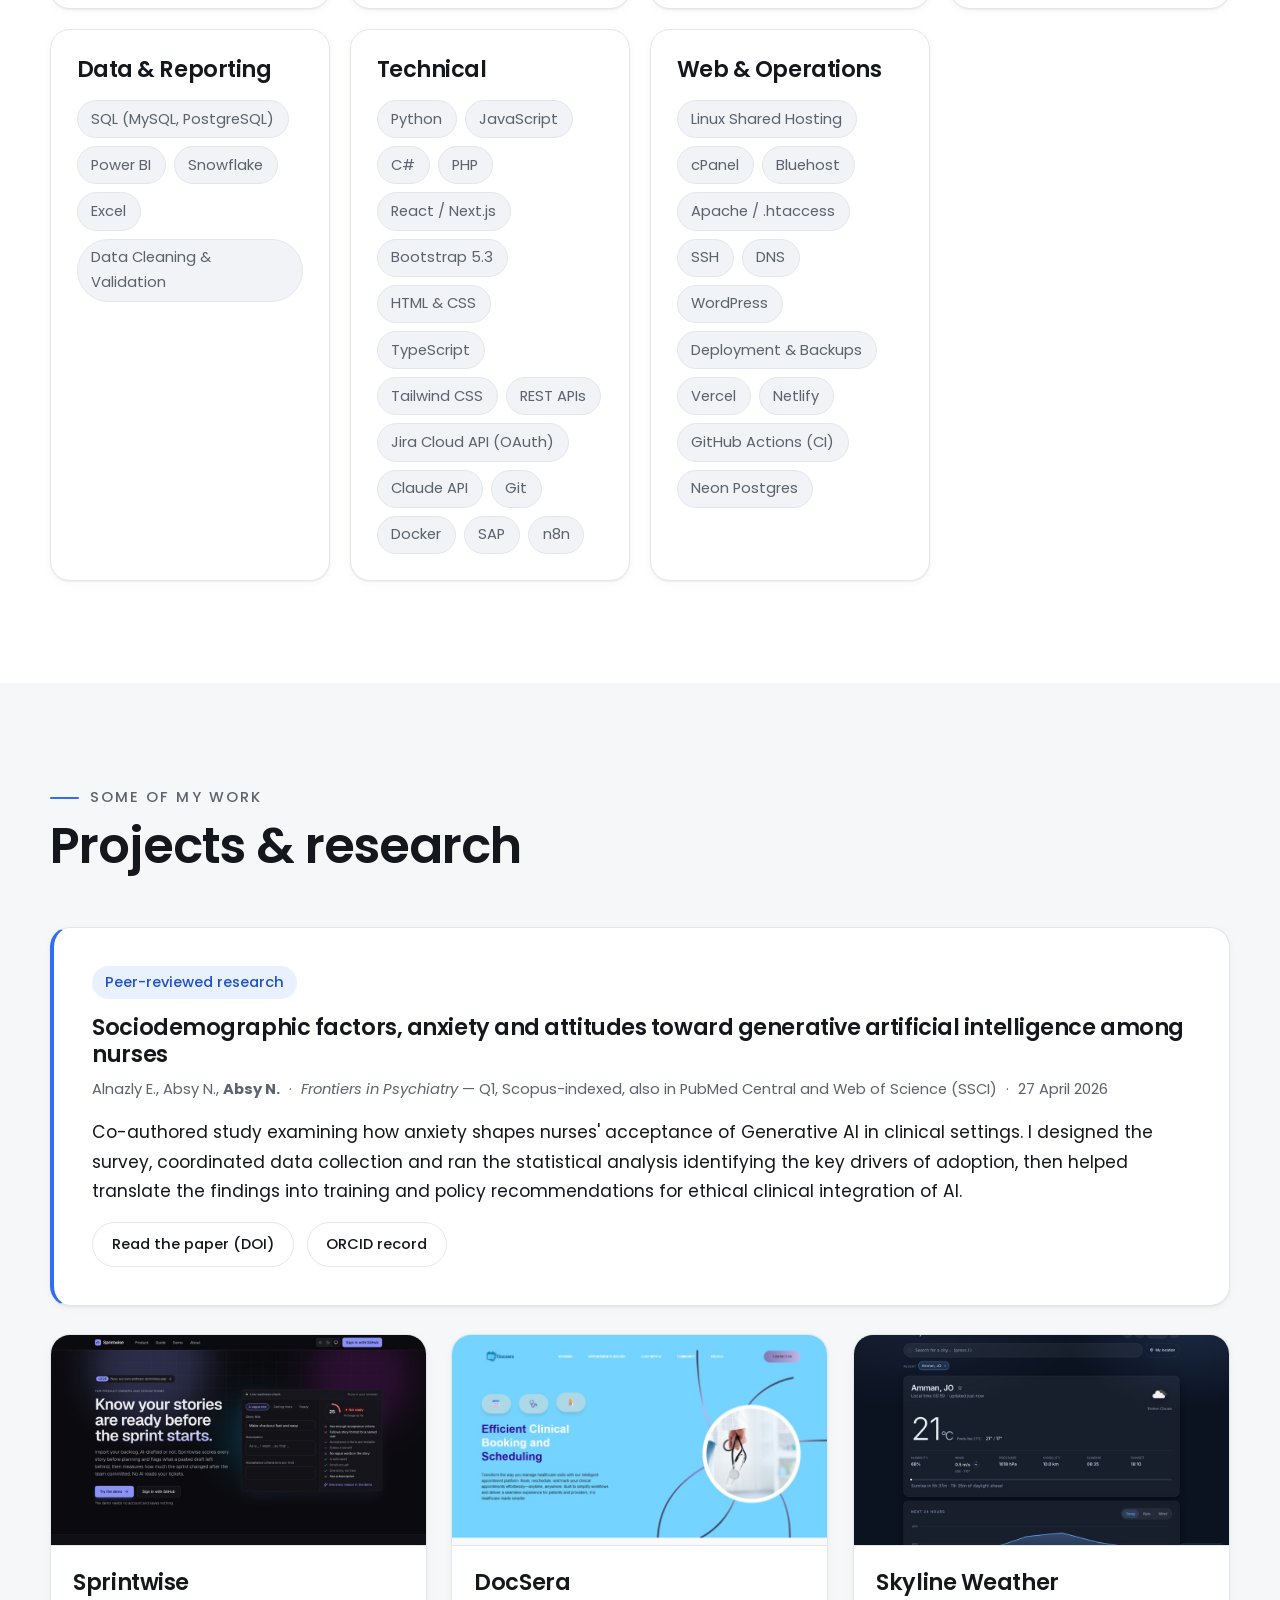
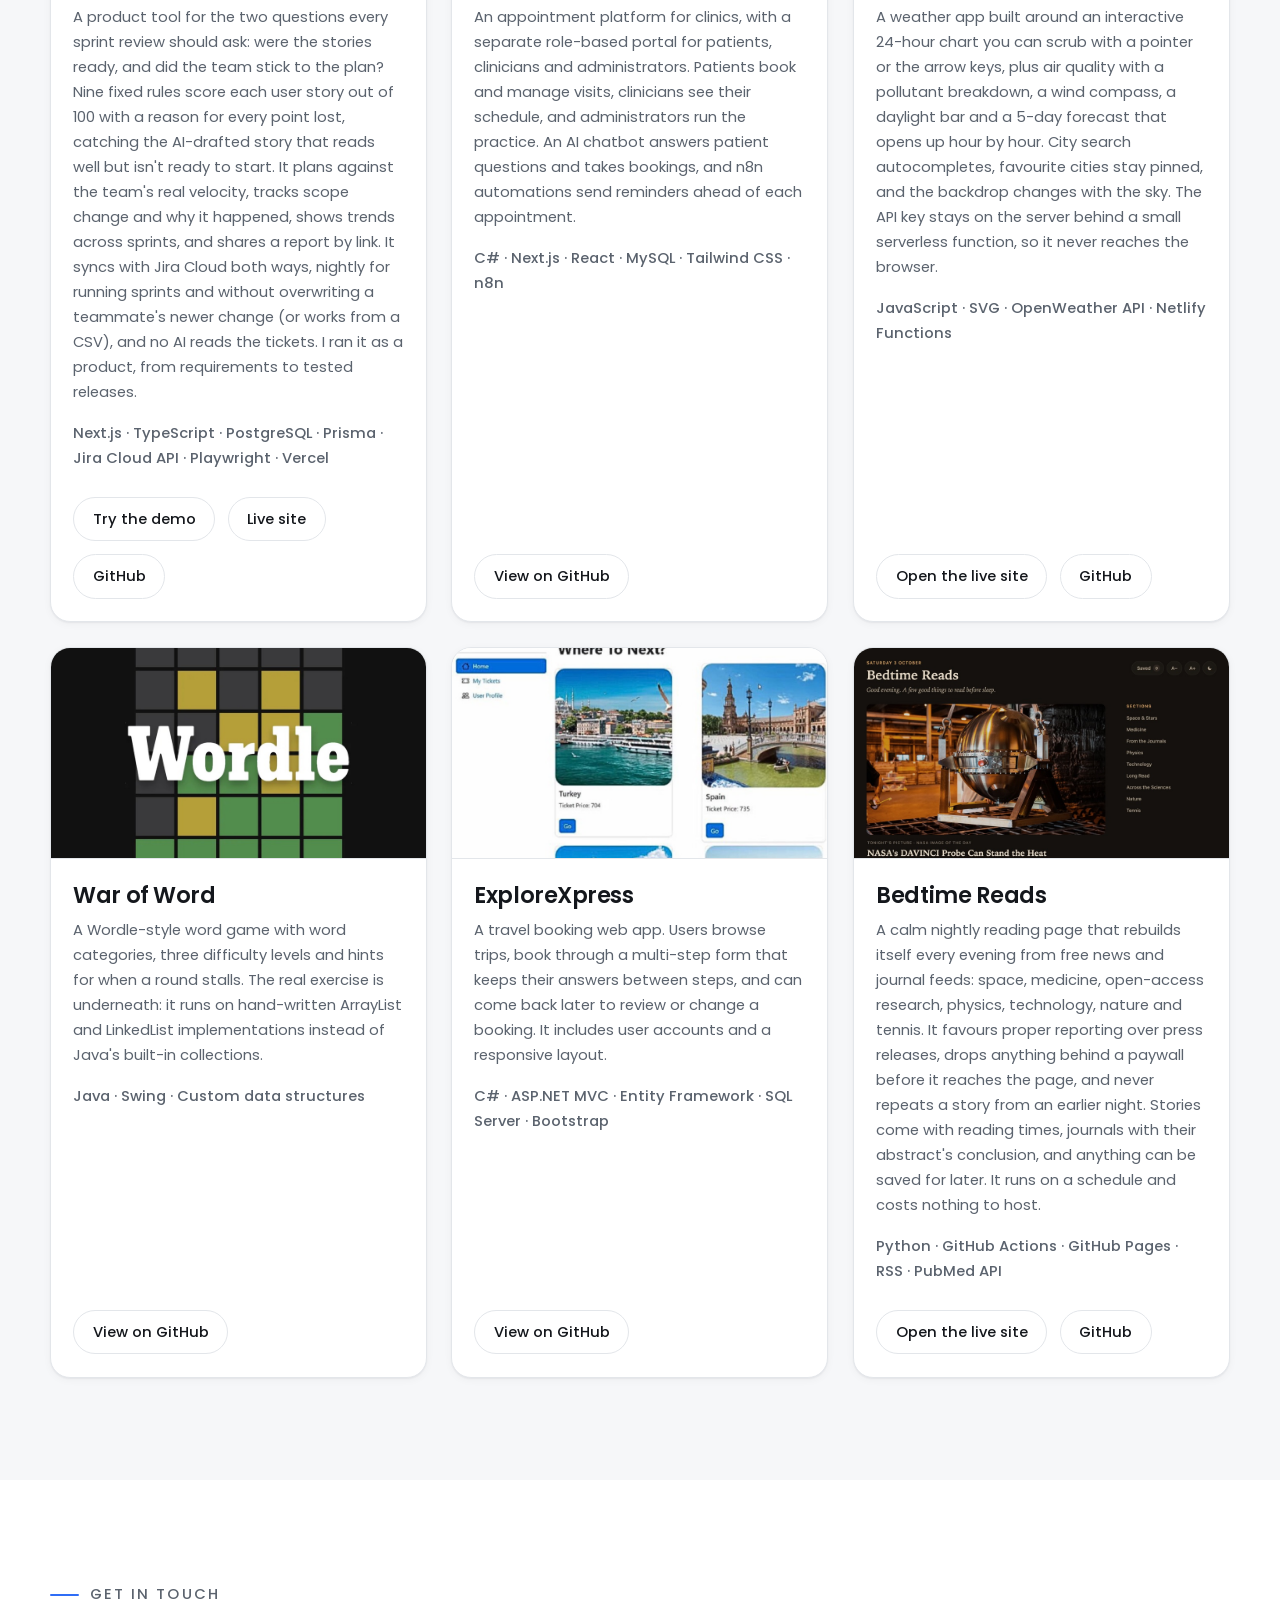
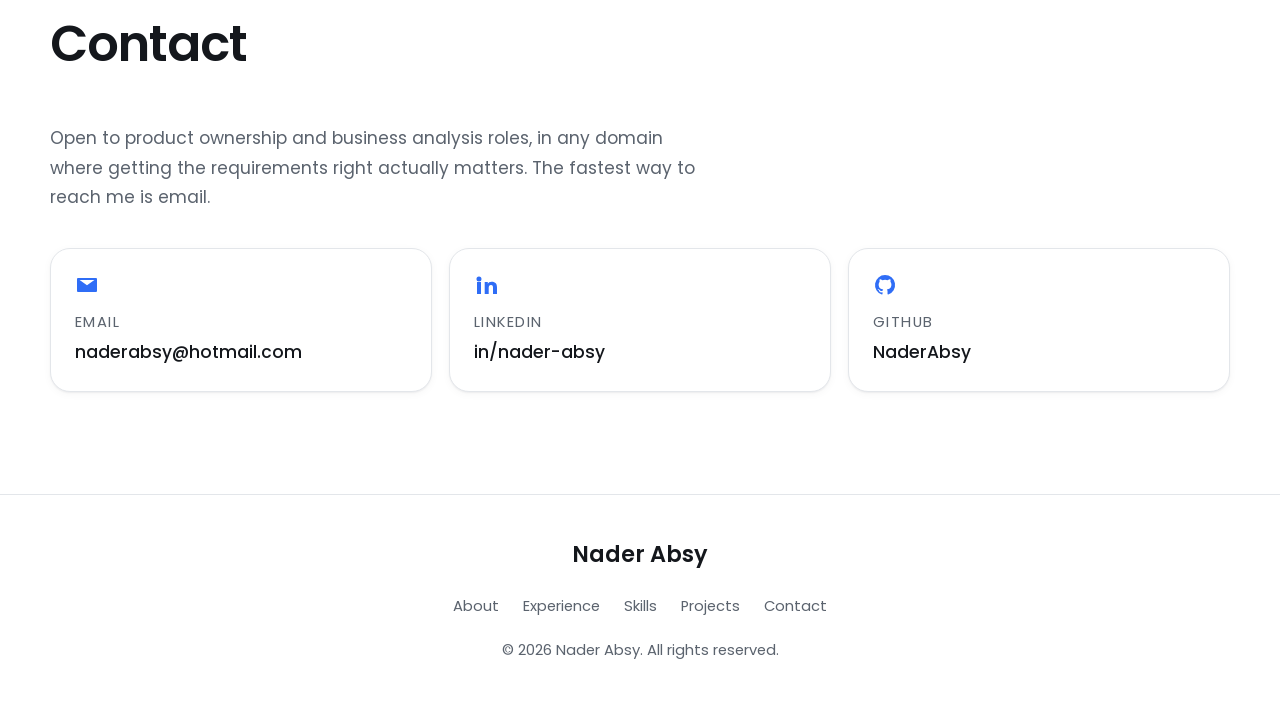
==== commit 3bf9a569: "Reorder Staq bullets, revert Samsung MCS line, fix CV page layout Co-Authored-By: Claude Sonnet 5.5 " ====
--- a/index.html
+++ b/index.html
@@ -315,12 +315,11 @@
             <p class="period"><time datetime="2026-06">June 2026</time> — Present</p>
           </div>
           <ul class="bullets">
-            <li>Own and prioritise the product backlog for a card issuing platform (CMS), turning business, security and regulatory requirements into user stories and clear acceptance criteria.</li>
-            <li>Bridge business stakeholders and developers: run requirement sessions, clarify scope mid-sprint, and author the functional documentation and process flows both sides work from.</li>
-            <li>Cover the whole card lifecycle in requirements and testing: product and card setup, card controls (spend limits, channel, merchant category, contactless), holds and balances, credit cycles and statements.</li>
+            <li>Lead certification test design for the platform's card products, currently working through Visa certification: writing and executing the test cases against Visa's test scripts, validating platform behaviour against expected outcomes, and assembling the evidence pack the certification depends on.</li>
             <li>Test the platform end to end in structured rounds tracked in a shared tracker: ISO 8583 authorisations and response codes, each card control on and off at its exact limit boundary, ledger balances after clearing, and users, roles and dual-control approvals, separating product defects from configuration and environment problems before escalating.</li>
             <li>Retest every developer fix before it merges, live and with the automated suites, and check each release before it ships: database migration rehearsals and missing deployment settings caught before they reached production.</li>
-            <li>Lead certification test design for the platform's card products, currently working through Visa certification: writing and executing the test cases against Visa's test scripts, validating platform behaviour against expected outcomes, and assembling the evidence pack the certification depends on.</li>
+            <li>Cover the whole card lifecycle in requirements and testing: product and card setup, card controls, holds and balances, credit cycles and statements.</li>
+            <li>Own and prioritise the product backlog for a card issuing platform (CMS) and bridge business stakeholders and developers: turn business, security and regulatory requirements into user stories and clear acceptance criteria, run requirement sessions, clarify scope mid-sprint, and author the functional documentation and process flows both sides work from.</li>
           </ul>
         </li>
 
@@ -357,7 +356,7 @@
             <p class="period"><time datetime="2025-07">July 2025</time> — <time datetime="2025-10">October 2025</time></p>
           </div>
           <ul class="bullets">
-            <li>Cleaned, validated and quality-checked large datasets in MCS, the system that receives the data and validates it, ensuring accuracy for reporting and analysis.</li>
+            <li>Processed and validated large MCS datasets, performing data cleaning and quality checks to ensure accuracy for reporting and analysis.</li>
             <li>Acted as business analyst for a sales organisation restructure: gathered requirements, coordinated stakeholders and supported UAT through to implementation.</li>
             <li>Analysed ERP and operational data to identify inefficiencies and recommend workflow improvements.</li>
             <li>Collaborated with cross-functional teams to align on data requirements and project objectives.</li>
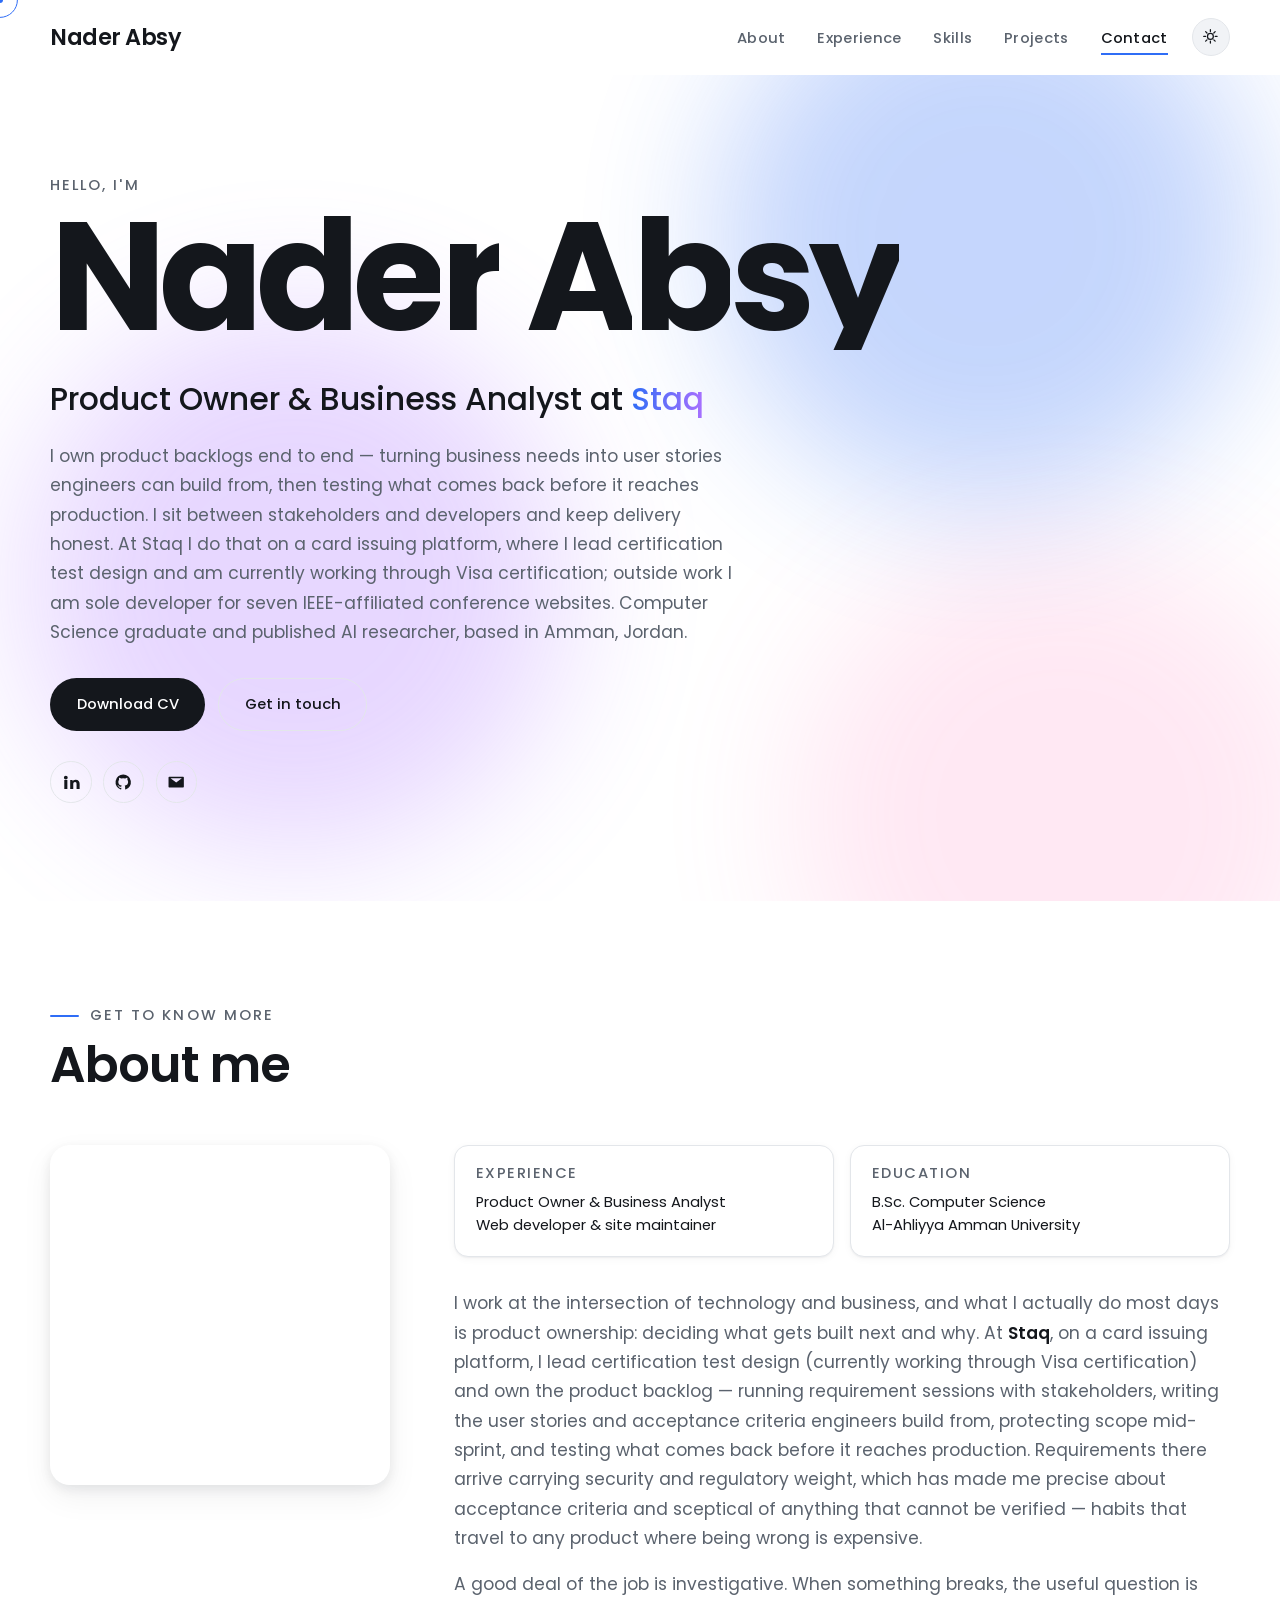
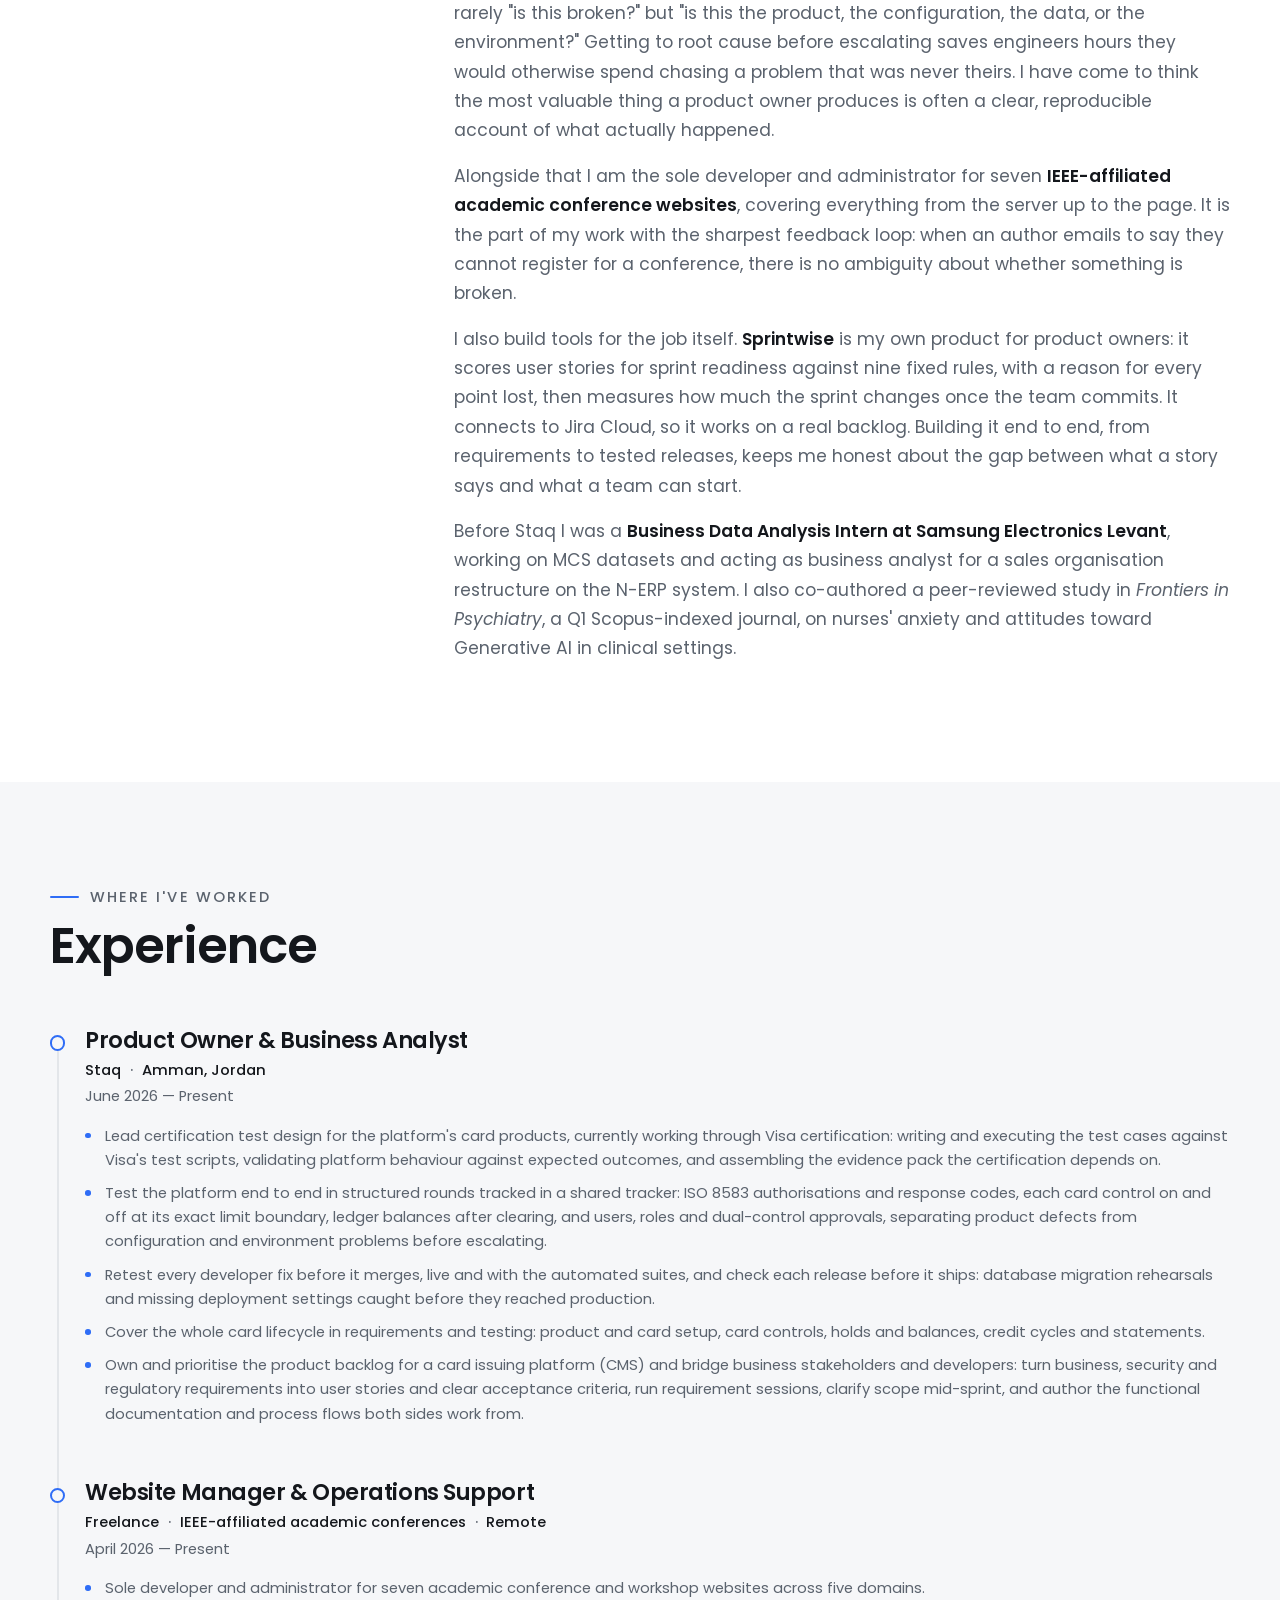
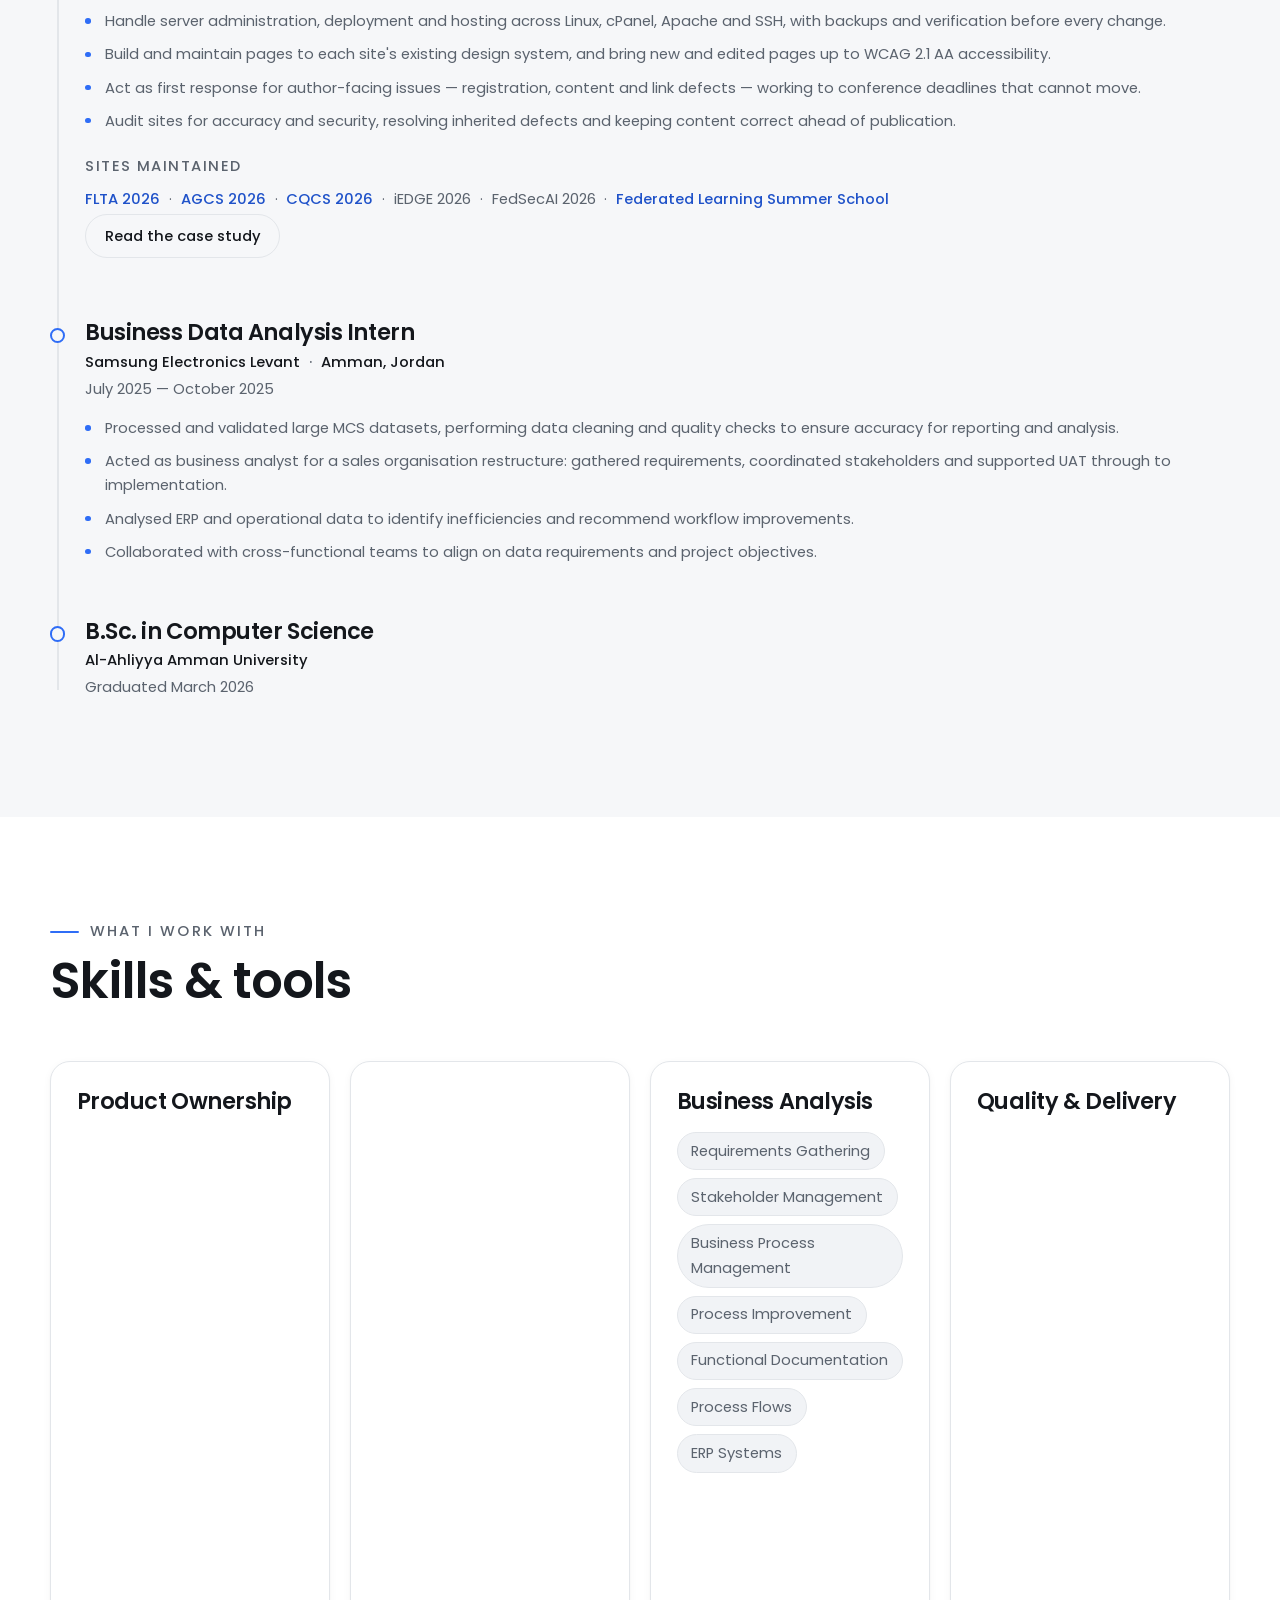
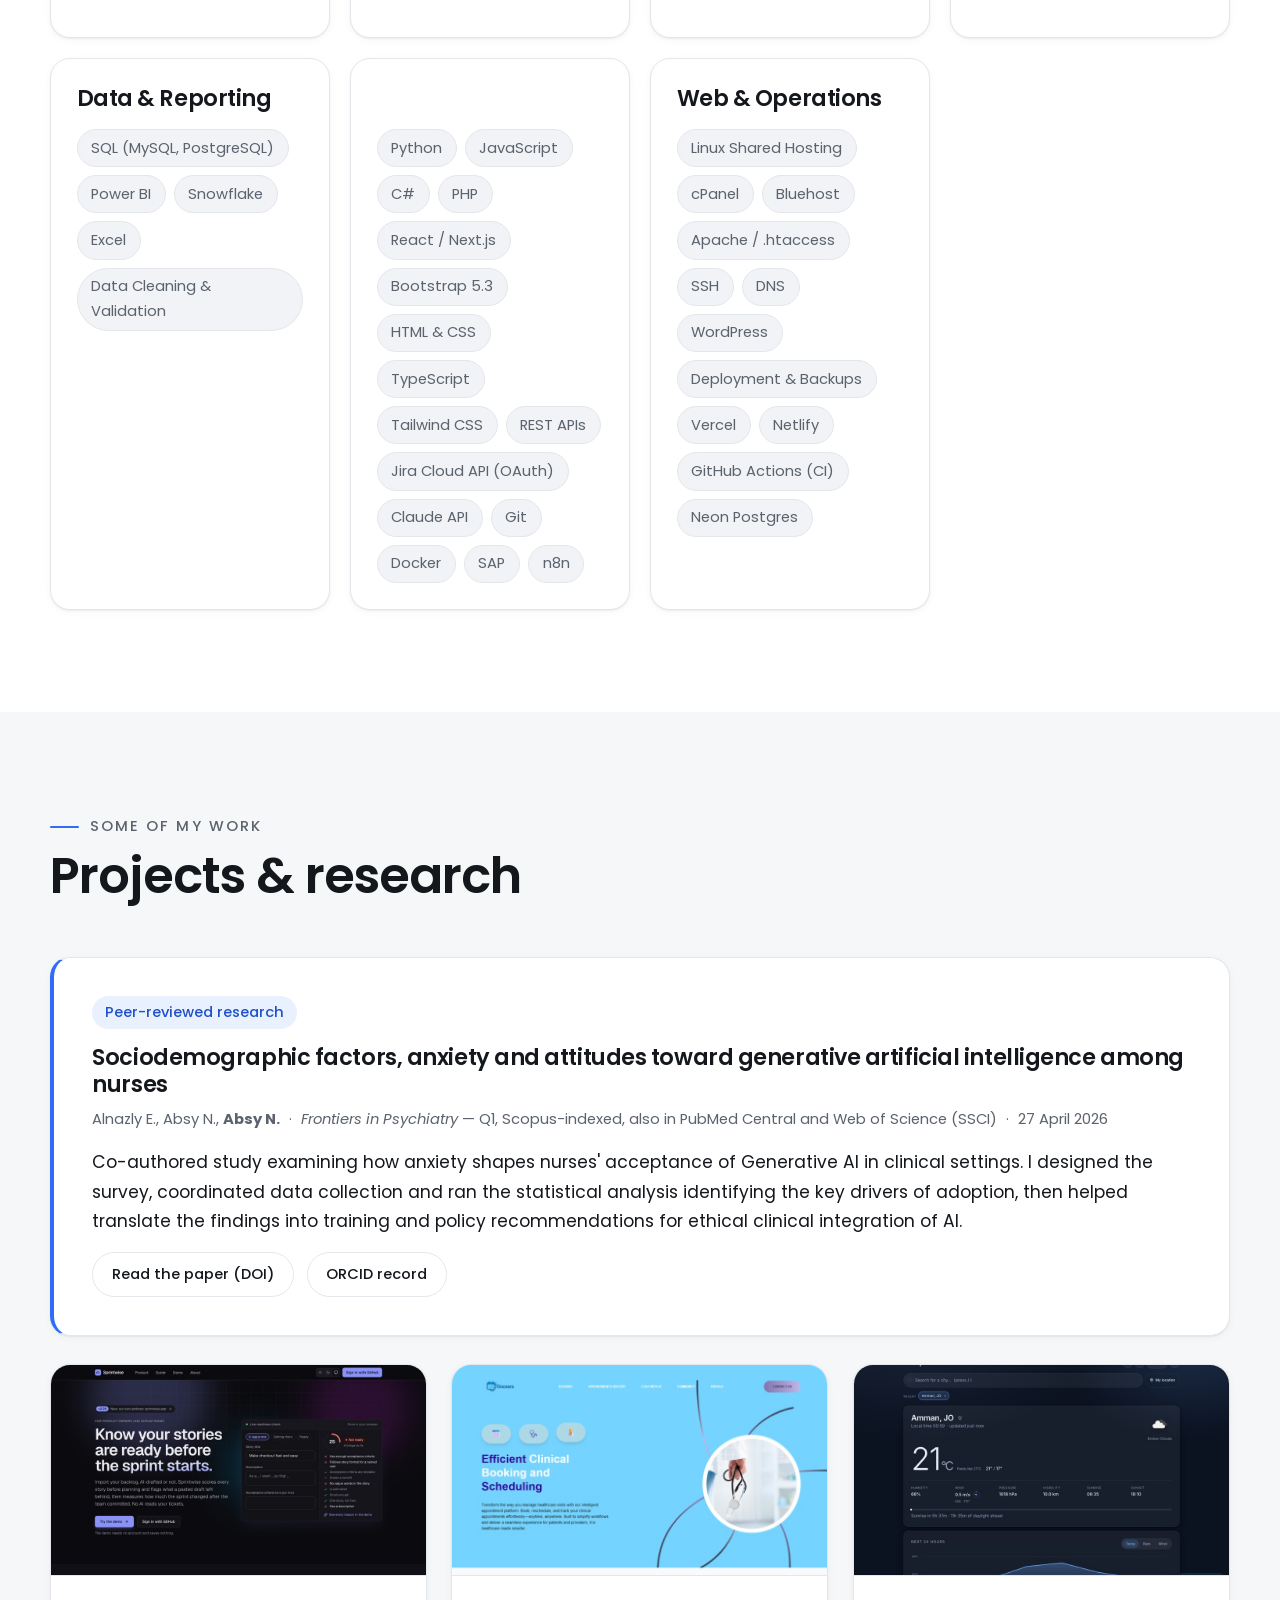
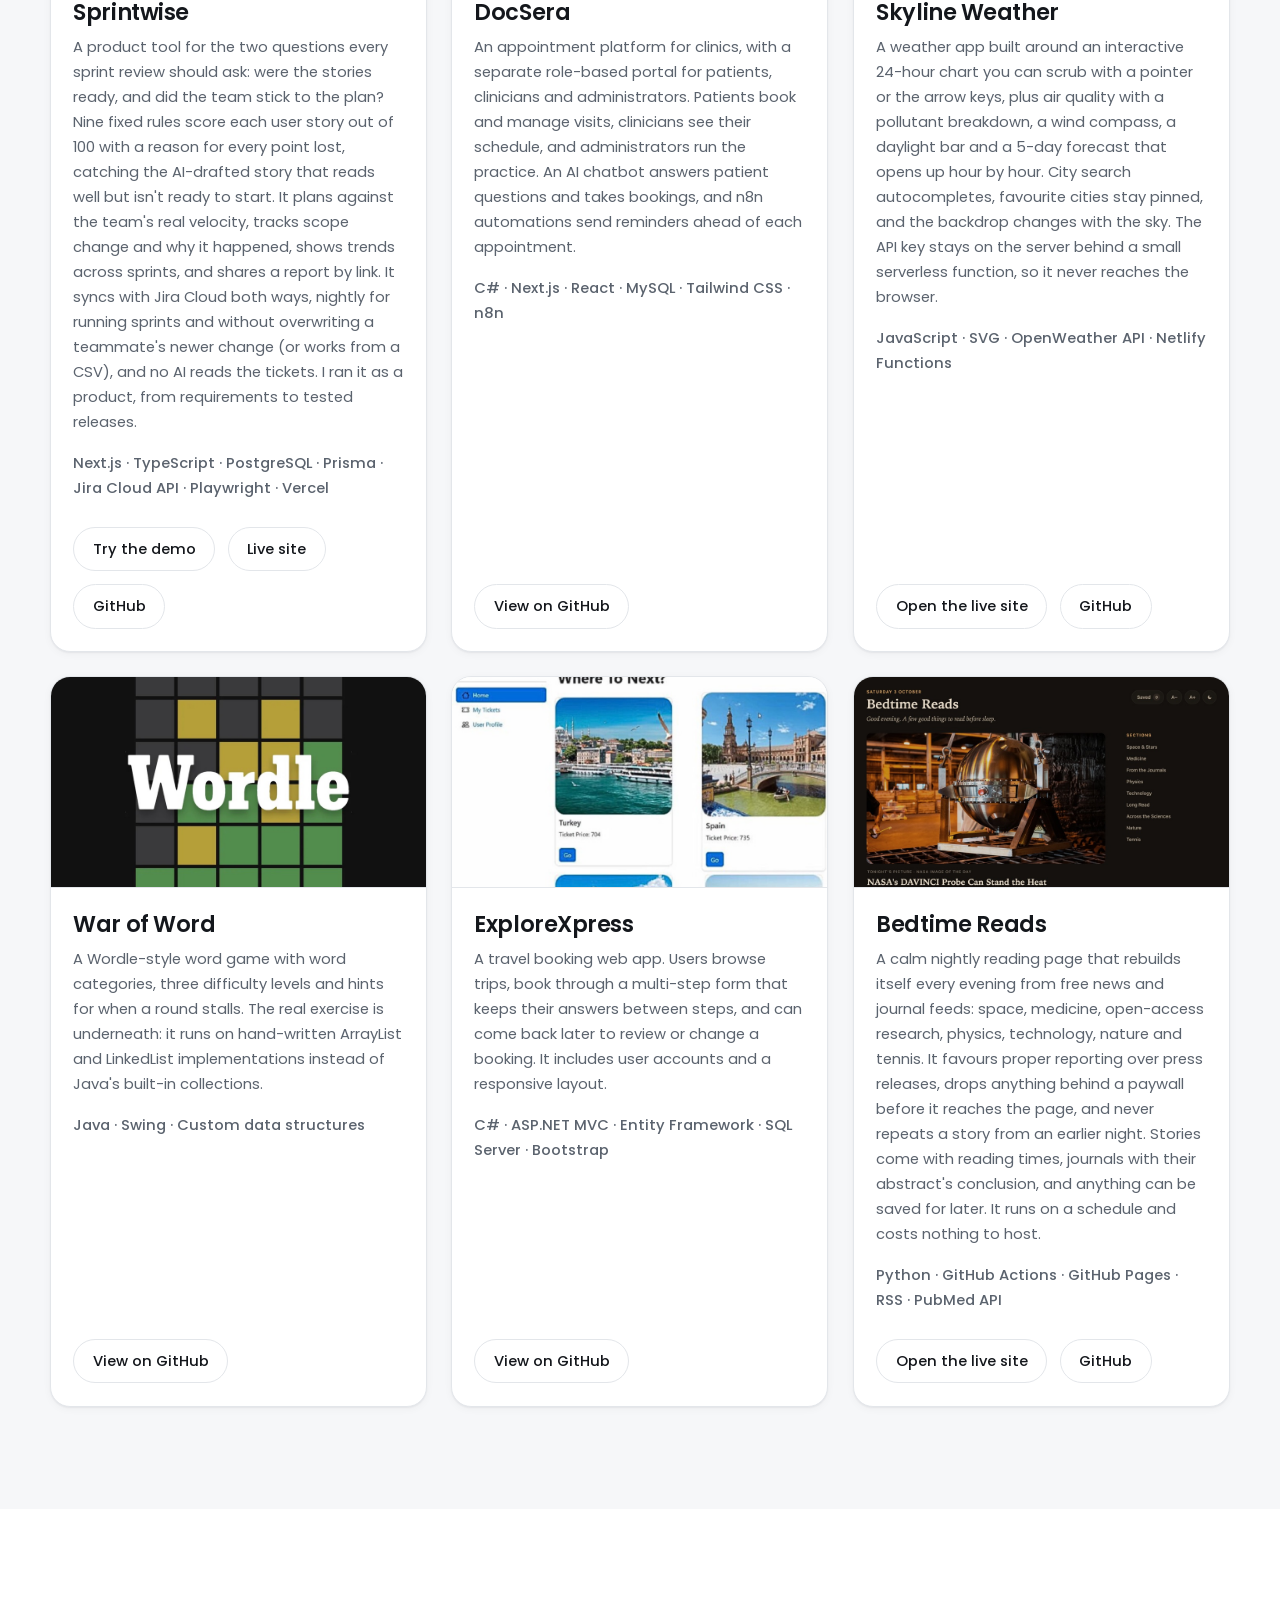
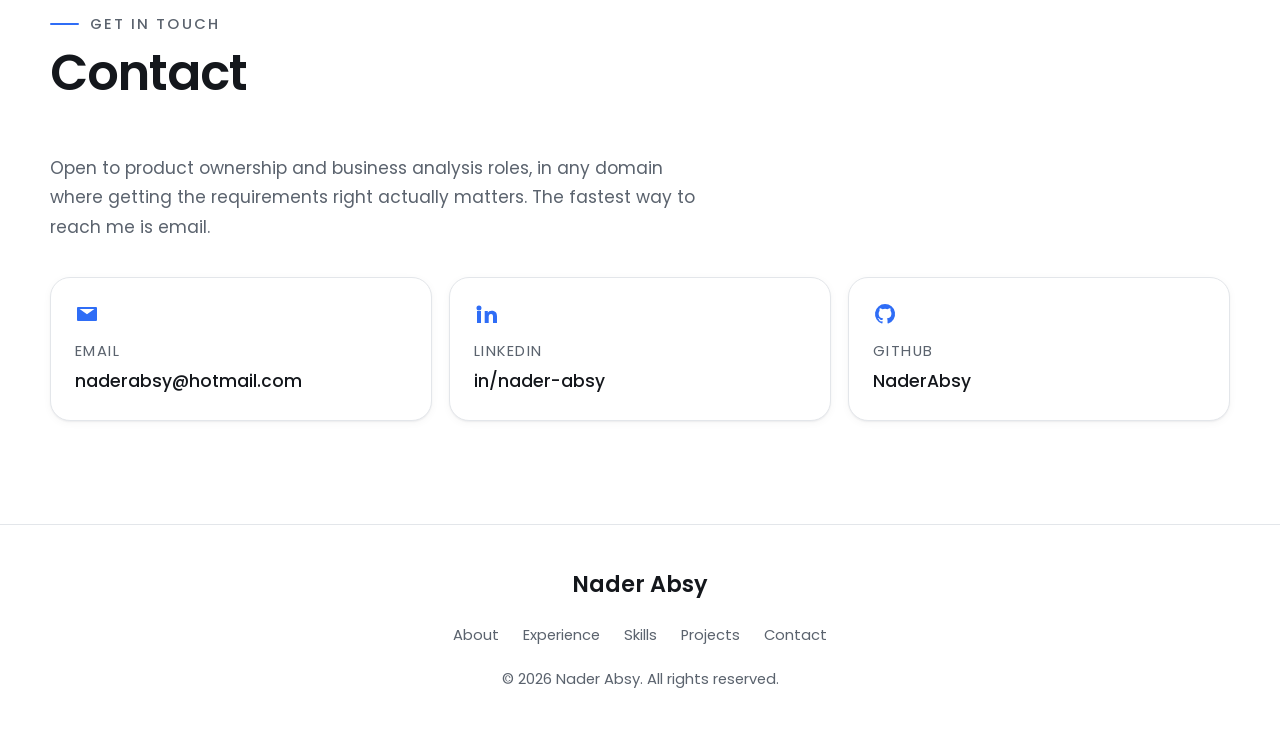
==== commit 43dca0f4: "B.Sc. and lead the site intro with Visa certification test design Co-Authored-By: Claude Sonnet 5.5 " ====
--- a/index.html
+++ b/index.html
@@ -207,8 +207,9 @@
         <p class="hero-blurb">
           I own product backlogs end to end — turning business needs into user stories engineers can build
           from, then testing what comes back before it reaches production. I sit between stakeholders and
-          developers and keep delivery honest. At Staq I do that where a requirements error moves real
-          money, and outside it I am sole developer for seven IEEE-affiliated conference websites.
+          developers and keep delivery honest. At Staq I do that on a card issuing platform, where I lead
+          certification test design and am currently working through Visa certification; outside work I am
+          sole developer for seven IEEE-affiliated conference websites.
           Computer Science graduate and published AI researcher, based in Amman, Jordan.
         </p>
         <div class="btn-row">
@@ -255,13 +256,14 @@
             </div>
             <div class="fact-card">
               <h3>Education</h3>
-              <p>B.S. Computer Science<br>Al-Ahliyya Amman University</p>
+              <p>B.Sc. Computer Science<br>Al-Ahliyya Amman University</p>
             </div>
           </div>
 
           <p>
             I work at the intersection of technology and business, and what I actually do most days is
-            product ownership: deciding what gets built next and why. At <strong>Staq</strong> I own the
+            product ownership: deciding what gets built next and why. At <strong>Staq</strong>, on a card issuing platform,
+            I lead certification test design (currently working through Visa certification) and own the
             product backlog — running requirement sessions with stakeholders, writing the user stories and
             acceptance criteria engineers build from, protecting scope mid-sprint, and testing what comes
             back before it reaches production. Requirements there arrive carrying security and regulatory
@@ -365,7 +367,7 @@
 
         <li class="timeline-item reveal">
           <div class="timeline-head">
-            <h3>B.S. in Computer Science</h3>
+            <h3>B.Sc. in Computer Science</h3>
             <p class="org">Al-Ahliyya Amman University</p>
             <p class="period">Graduated <time datetime="2026-03">March 2026</time></p>
           </div>
